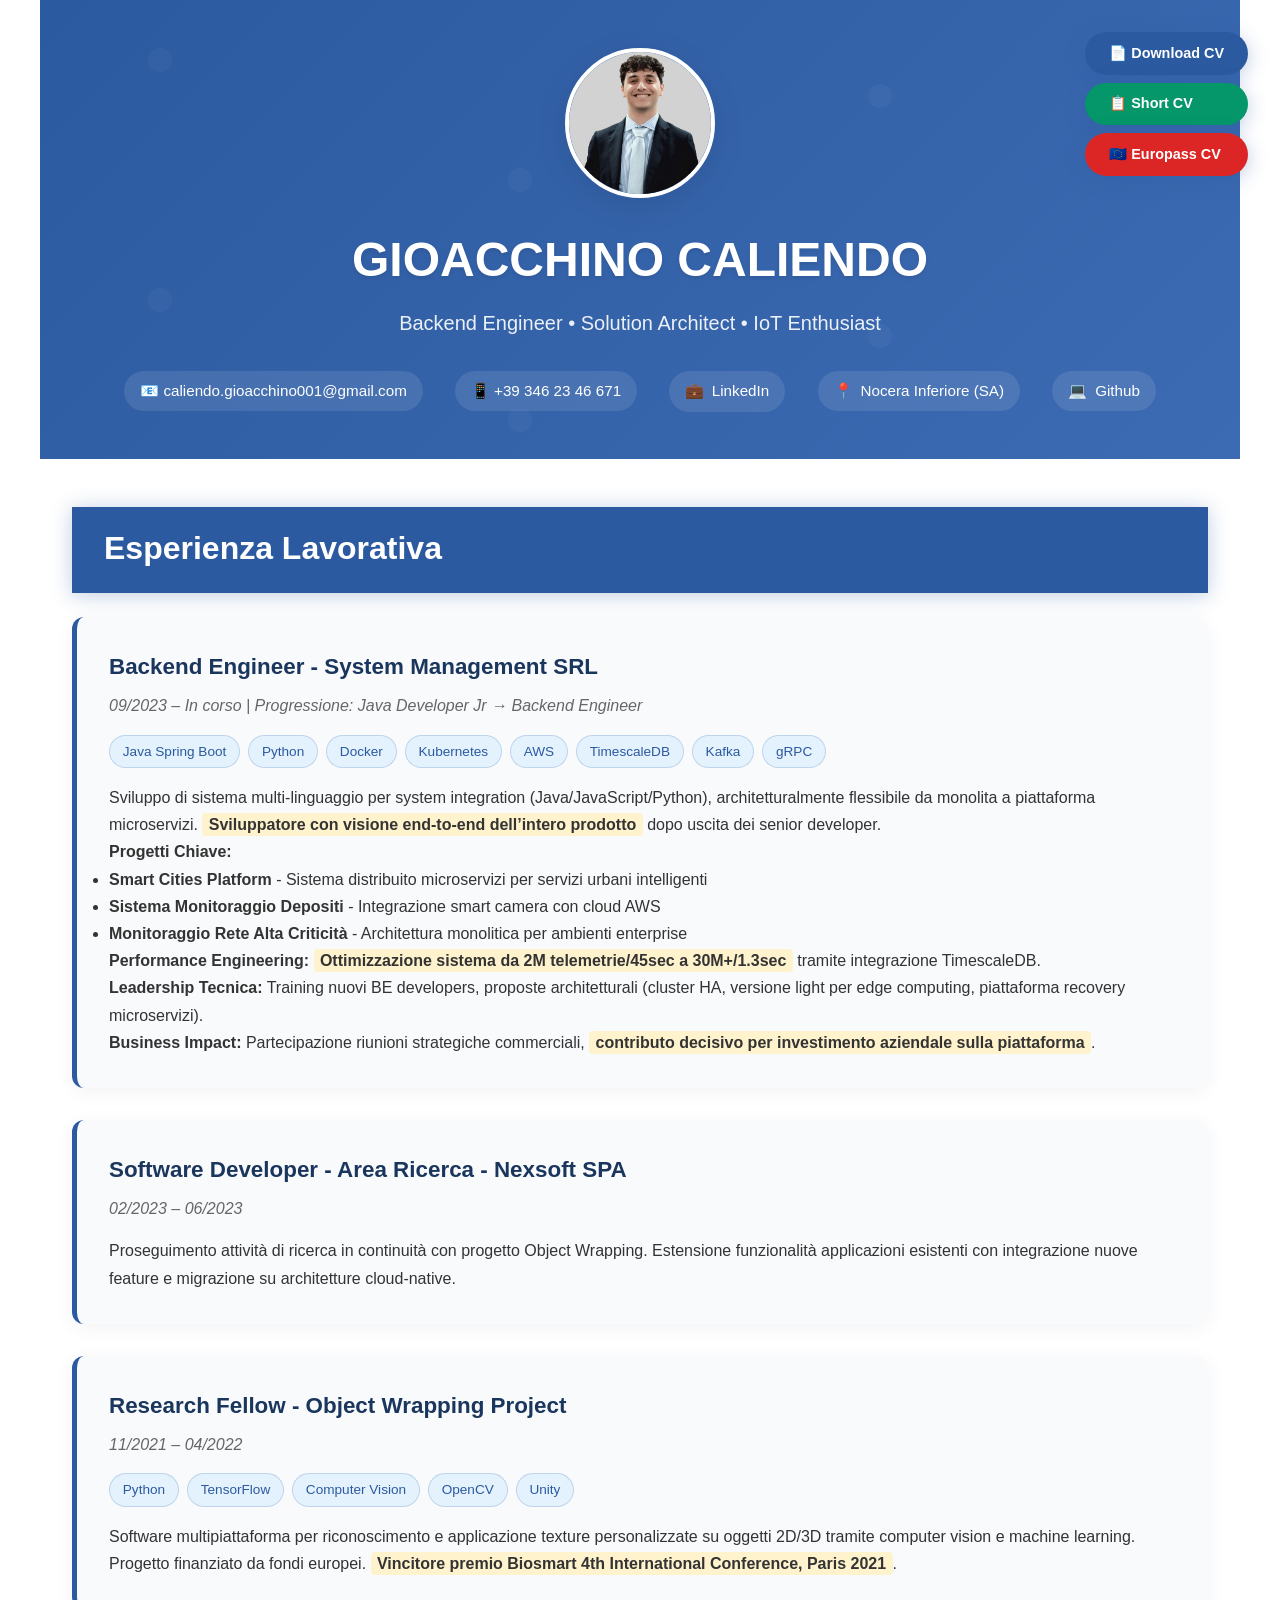
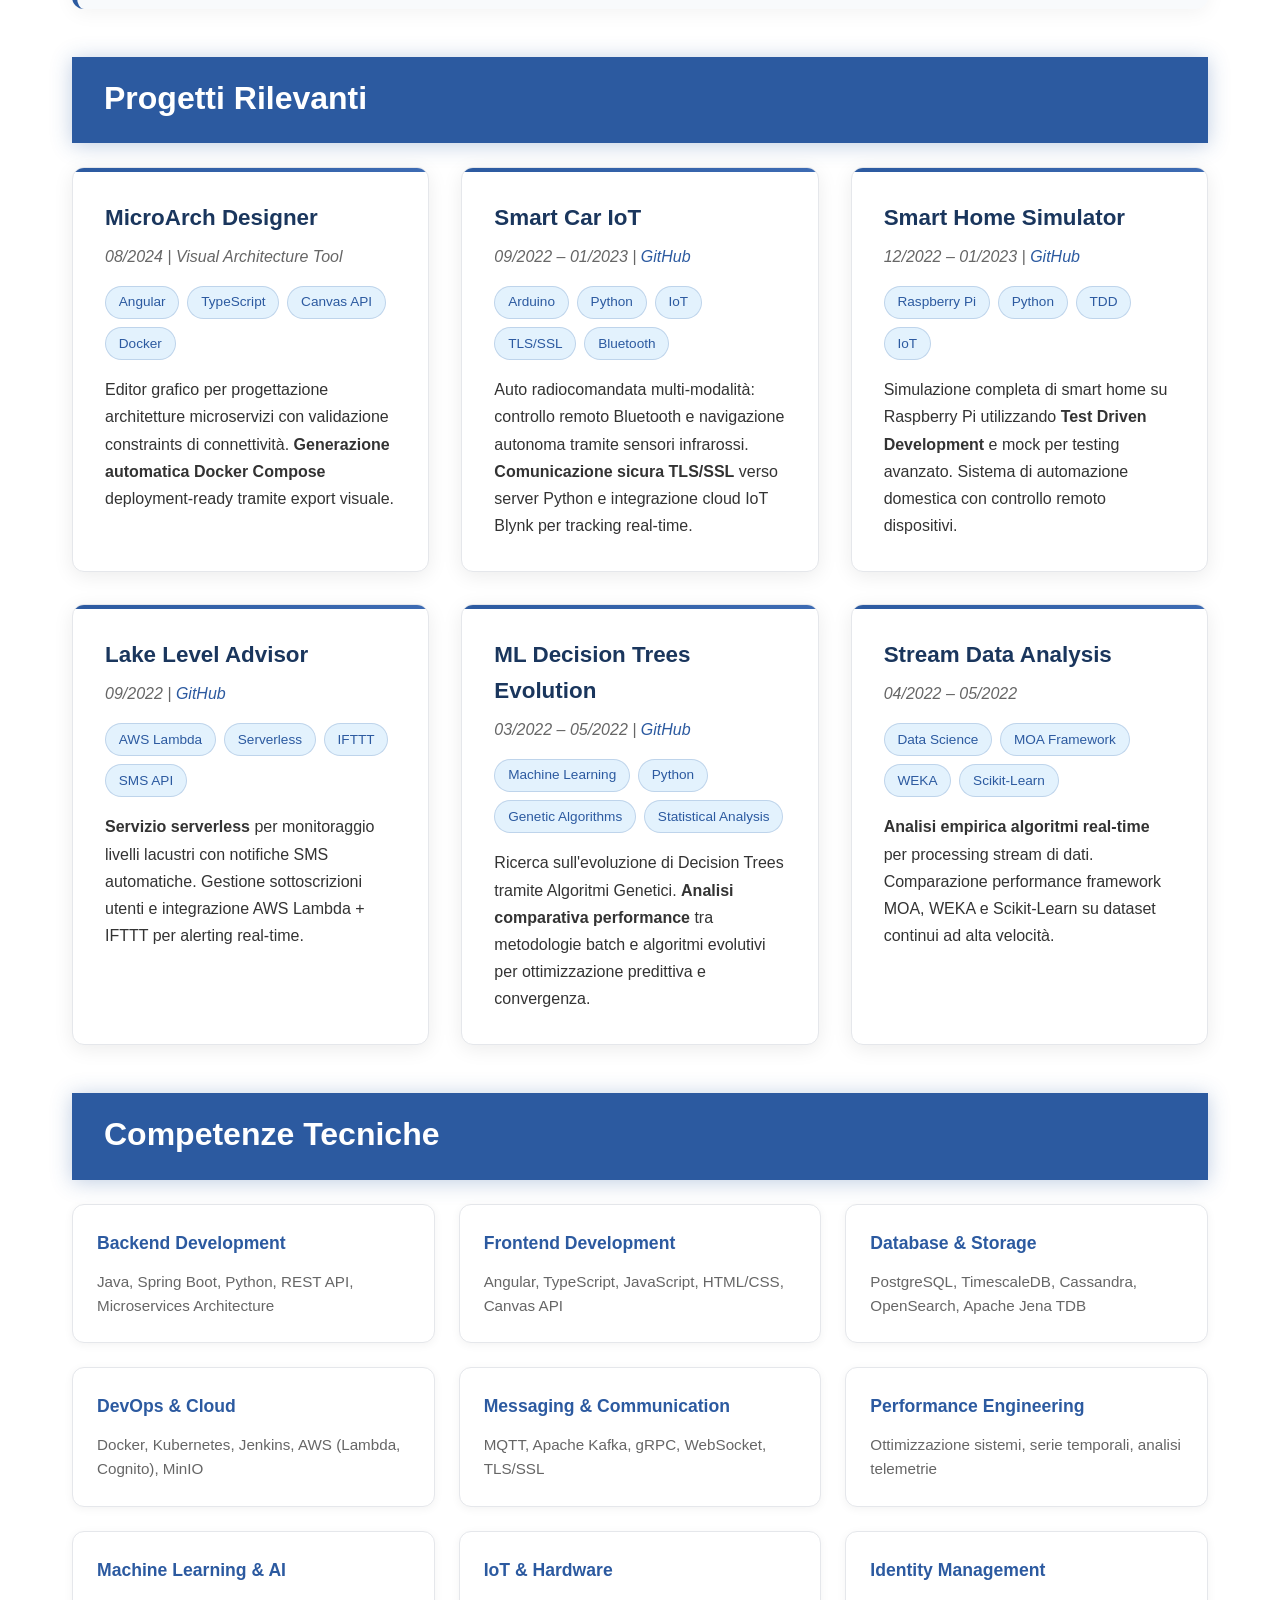
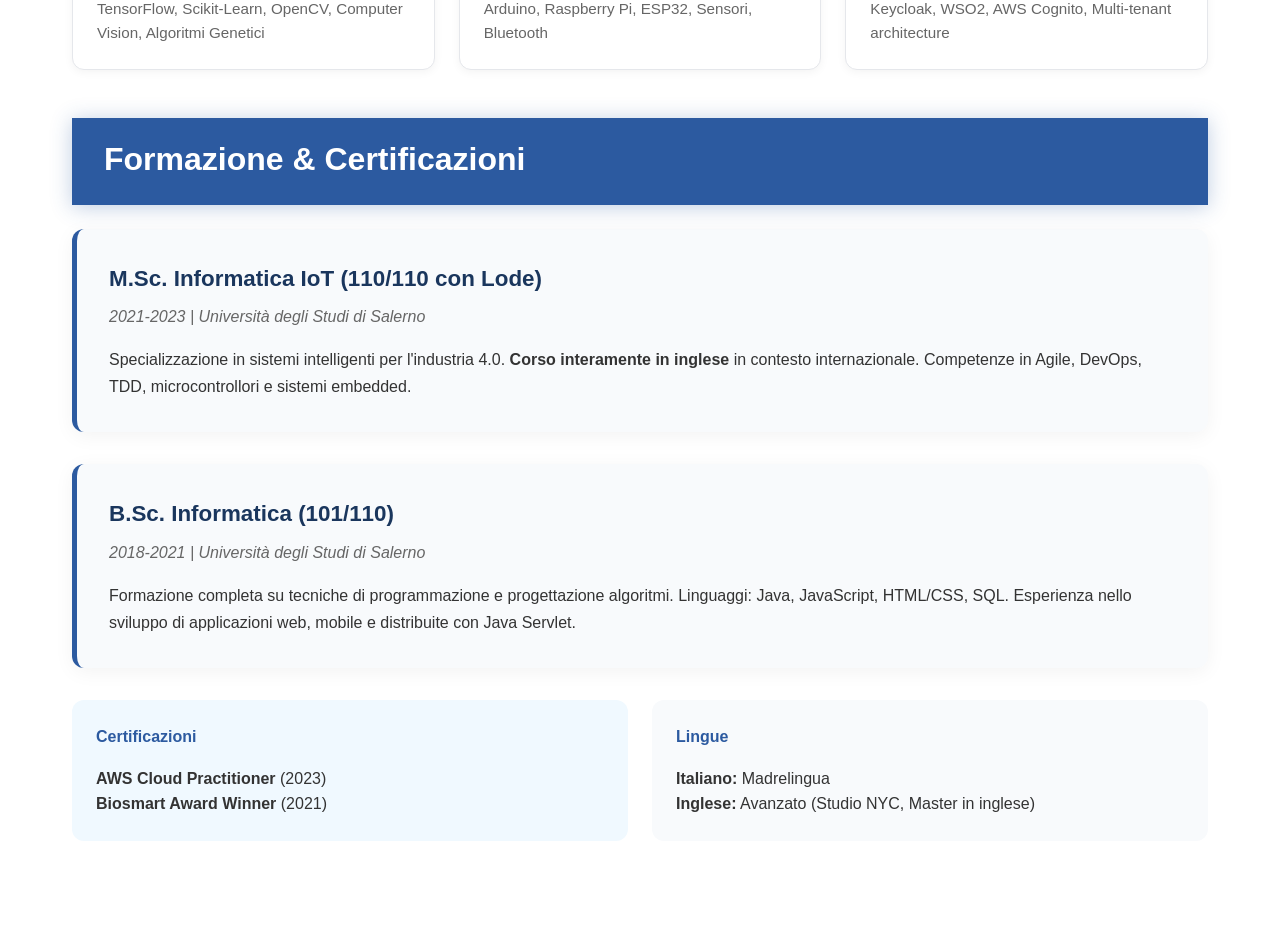
==== index.html @ 41142698 "First issue" ====
<!DOCTYPE html>
<html lang="it">
<head>
    <meta charset="UTF-8">
    <meta name="viewport" content="width=device-width, initial-scale=1.0">
    <title>Gioacchino Caliendo - Backend Engineer</title>
    <meta name="description" content="Backend Engineer specializzato in Java, Python, Microservizi e Performance Engineering. Portfolio e CV digitale.">

    <style>
        /* === RESET & BASE === */
        * {
            margin: 0;
            padding: 0;
            box-sizing: border-box;
        }

        :root {
            --primary: #2c5aa0;
            --primary-light: #3d6bb3;
            --secondary: #1a365d;
            --accent: #e3f2fd;
            --text: #333;
            --text-light: #666;
            --bg: #ffffff;
            --bg-light: #f8fafc;
            --border: #e5e7eb;
        }

        body {
            font-family: 'Segoe UI', -apple-system, BlinkMacSystemFont, sans-serif;
            line-height: 1.6;
            color: var(--text);
            background: var(--bg);
        }

        /* === WEB LAYOUT (default) === */
        .web-container {
            max-width: 1200px;
            margin: 0 auto;
            background: white;
        }

        .web-header {
            background: linear-gradient(135deg, var(--primary) 0%, var(--primary-light) 100%);
            color: white;
            padding: 3rem 2rem;
            text-align: center;
            position: relative;
            overflow: hidden;
        }

            .web-header::before {
                content: '';
                position: absolute;
                top: 0;
                left: 0;
                right: 0;
                bottom: 0;
                background: url('data:image/svg+xml,<svg xmlns="http://www.w3.org/2000/svg" viewBox="0 0 100 20"><defs><pattern id="grain" width="100" height="20" patternUnits="userSpaceOnUse"><circle cx="10" cy="5" r="1" fill="white" opacity="0.1"/><circle cx="40" cy="15" r="1" fill="white" opacity="0.1"/><circle cx="70" cy="8" r="1" fill="white" opacity="0.1"/></pattern></defs><rect width="100" height="20" fill="url(%23grain)"/></svg>');
                opacity: 0.3;
            }

        .web-header-content {
            position: relative;
            z-index: 1;
        }

        .web-photo-container {
            width: 150px;
            height: 150px;
            border-radius: 50%;
            margin: 0 auto 1.5rem;
            border: 4px solid white;
            box-shadow: 0 8px 32px rgba(0,0,0,0.1);
            display: flex;
            align-items: center;
            justify-content: center;
            background: rgba(255,255,255,0.1);
            backdrop-filter: blur(10px);
        }

        .web-name {
            font-size: 3rem;
            font-weight: 700;
            margin-bottom: 0.5rem;
            text-shadow: 0 2px 4px rgba(0,0,0,0.1);
        }

        .web-title {
            font-size: 1.25rem;
            opacity: 0.9;
            margin-bottom: 2rem;
            font-weight: 300;
        }

        .web-contact {
            display: flex;
            justify-content: center;
            gap: 2rem;
            flex-wrap: wrap;
            font-size: 0.95rem;
        }

        .web-contact-item {
            display: flex;
            align-items: center;
            gap: 0.5rem;
            background: rgba(255,255,255,0.1);
            padding: 0.5rem 1rem;
            border-radius: 25px;
            backdrop-filter: blur(10px);
            transition: transform 0.2s ease;
        }

            .web-contact-item:hover {
                transform: translateY(-2px);
            }

        /* DOWNLOAD BUTTONS */
        .download-buttons {
            position: fixed;
            top: 2rem;
            right: 2rem;
            display: flex;
            flex-direction: column;
            gap: 0.5rem;
            z-index: 1000;
        }

        .download-btn {
            background: var(--primary);
            color: white;
            border: none;
            padding: 0.8rem 1.5rem;
            border-radius: 25px;
            cursor: pointer;
            font-size: 0.9rem;
            font-weight: 600;
            box-shadow: 0 4px 20px rgba(44, 90, 160, 0.3);
            transition: all 0.3s ease;
            display: flex;
            align-items: center;
            gap: 0.5rem;
            white-space: nowrap;
        }

            .download-btn:hover {
                background: var(--primary-light);
                transform: translateY(-2px);
                box-shadow: 0 8px 30px rgba(44, 90, 160, 0.4);
            }

            .download-btn.short {
                background: #059669;
            }

                .download-btn.short:hover {
                    background: #047857;
                }

            .download-btn.europass {
                background: #dc2626;
            }

                .download-btn.europass:hover {
                    background: #b91c1c;
                }

        .web-content {
            padding: 3rem 2rem;
        }

        .web-section {
            margin-bottom: 3rem;
        }

        .web-section-title {
            font-size: 2rem;
            color: var(--primary);
            margin-bottom: 1.5rem;
            padding-bottom: 0.5rem;
            border-bottom: 3px solid var(--primary);
            position: sticky;
            top: 0;
            background: white;
            z-index: 100;
            padding-top: 1rem;
            transition: all 0.3s ease;
        }

            .web-section-title.sticky {
                color: white;
                background: var(--primary);
                padding: 1rem 2rem;
                border-radius: 0;
                box-shadow: 0 2px 20px rgba(44, 90, 160, 0.3);
            }

                .web-section-title.sticky::after {
                    display: none;
                }

            .web-section-title::after {
                content: '';
                position: absolute;
                bottom: -3px;
                left: 0;
                width: 60px;
                height: 3px;
                background: var(--primary-light);
            }

        .web-experience-item {
            background: var(--bg-light);
            padding: 2rem;
            margin-bottom: 2rem;
            border-radius: 12px;
            border-left: 5px solid var(--primary);
            box-shadow: 0 4px 20px rgba(0,0,0,0.05);
            transition: transform 0.2s ease, box-shadow 0.2s ease;
        }

            .web-experience-item:hover {
                transform: translateY(-4px);
                box-shadow: 0 8px 30px rgba(0,0,0,0.1);
            }

        .web-job-header {
            font-size: 1.4rem;
            font-weight: 700;
            color: var(--secondary);
            margin-bottom: 0.5rem;
        }

        .web-job-period {
            color: var(--text-light);
            font-size: 1rem;
            margin-bottom: 1rem;
            font-style: italic;
        }

        .web-tech-stack {
            display: flex;
            flex-wrap: wrap;
            gap: 0.5rem;
            margin: 1rem 0;
        }

        .web-tech-tag {
            background: var(--accent);
            color: var(--primary);
            padding: 0.3rem 0.8rem;
            border-radius: 20px;
            font-size: 0.85rem;
            font-weight: 500;
            border: 1px solid rgba(44, 90, 160, 0.2);
        }

        .web-description {
            color: var(--text);
            line-height: 1.7;
            margin-top: 1rem;
        }

        .web-highlight {
            background: linear-gradient(120deg, #fff3cd 0%, #fff3cd 100%);
            padding: 0.2rem 0.4rem;
            border-radius: 4px;
            font-weight: 600;
        }

        .web-projects-grid {
            display: grid;
            grid-template-columns: repeat(auto-fit, minmax(350px, 1fr));
            gap: 2rem;
            margin-top: 1.5rem;
        }

        .web-project-card {
            background: white;
            border-radius: 12px;
            padding: 2rem;
            border: 1px solid var(--border);
            box-shadow: 0 4px 20px rgba(0,0,0,0.08);
            transition: all 0.3s ease;
            position: relative;
            overflow: hidden;
        }

            .web-project-card::before {
                content: '';
                position: absolute;
                top: 0;
                left: 0;
                right: 0;
                height: 4px;
                background: linear-gradient(90deg, var(--primary), var(--primary-light));
            }

            .web-project-card:hover {
                transform: translateY(-6px);
                box-shadow: 0 12px 40px rgba(0,0,0,0.15);
            }

        .web-skills-grid {
            display: grid;
            grid-template-columns: repeat(auto-fit, minmax(280px, 1fr));
            gap: 1.5rem;
            margin-top: 1.5rem;
        }

        .web-skill-category {
            background: white;
            padding: 1.5rem;
            border-radius: 12px;
            border: 1px solid var(--border);
            box-shadow: 0 2px 10px rgba(0,0,0,0.05);
        }

        .web-skill-title {
            font-size: 1.1rem;
            font-weight: 700;
            color: var(--primary);
            margin-bottom: 0.8rem;
        }

        .web-skill-list {
            font-size: 0.95rem;
            color: var(--text-light);
            line-height: 1.6;
        }

        /* === RESPONSIVE === */
        @media (max-width: 768px) {
            .web-header {
                padding: 2rem 1rem;
            }

            .web-name {
                font-size: 2.2rem;
            }

            .web-title {
                font-size: 1.1rem;
            }

            .web-contact {
                gap: 1rem;
            }

            .web-content {
                padding: 2rem 1rem;
            }

            .web-section-title {
                font-size: 1.6rem;
            }

            .download-buttons {
                top: 1rem;
                right: 1rem;
            }

            .download-btn {
                padding: 0.6rem 1rem;
                font-size: 0.8rem;
            }

            .web-projects-grid {
                grid-template-columns: 1fr;
            }

            .web-skills-grid {
                grid-template-columns: 1fr;
            }
        }

        /* === PRINT STYLES === */
        .print-container, .short-container, .europass-container {
            display: none;
        }

        /* === STANDARD CV PRINT === */
        @media print {
            .download-buttons {
                display: none !important;
            }

            .web-container {
                display: none !important;
            }

            .short-container, .europass-container {
                display: none !important;
            }

            body.print-standard .print-container {
                display: block !important;
            }

            body {
                font-size: 12px;
                line-height: 1.3;
                padding: 15px;
                color: #333;
                background: white;
            }

            .print-container {
                max-width: 210mm;
                margin: 0 auto;
                background: white;
            }

            .print-header {
                display: flex;
                align-items: center;
                gap: 20px;
                margin-bottom: 18px;
                padding-bottom: 12px;
                border-bottom: 3px solid #2c5aa0;
            }

            .print-photo-placeholder {
                width: 100px;
                height: 130px;
                border: 2px dashed #ccc;
                display: flex;
                align-items: center;
                justify-content: center;
                font-size: 11px;
                color: #666;
                text-align: center;
                flex-shrink: 0;
                background: #f9f9f9;
            }

            .print-header-info {
                flex: 1;
            }

            .print-name {
                font-size: 28px;
                font-weight: bold;
                color: #2c5aa0;
                margin-bottom: 8px;
            }

            .print-contact-info {
                display: grid;
                grid-template-columns: 1fr 1fr;
                gap: 5px 20px;
                font-size: 11px;
            }

            .print-section {
                margin-bottom: 15px;
            }

            .print-section-title {
                font-size: 14px;
                font-weight: bold;
                color: #2c5aa0;
                margin-bottom: 8px;
                text-transform: uppercase;
                border-bottom: 2px solid #2c5aa0;
                padding-bottom: 2px;
            }

            .print-experience-item, .print-project-item {
                margin-bottom: 12px;
                padding: 10px;
                background: #fafbfc;
                border-left: 3px solid #2c5aa0;
                border-radius: 0 3px 3px 0;
                page-break-inside: avoid;
            }

            .print-job-header {
                font-weight: bold;
                color: #1a365d;
                margin-bottom: 3px;
                font-size: 13px;
            }

            .print-job-period {
                color: #666;
                font-size: 11px;
                font-style: italic;
                margin-bottom: 5px;
            }

            .print-tech-stack {
                background: #e3f2fd;
                padding: 4px 6px;
                margin: 5px 0;
                border-radius: 3px;
                font-size: 10px;
                color: #1565c0;
                border: 1px solid #bbdefb;
            }

            .print-description {
                margin-top: 3px;
                text-align: justify;
                line-height: 1.3;
                font-size: 11px;
            }

            .print-skills-grid {
                display: grid;
                grid-template-columns: 1fr 1fr 1fr;
                gap: 15px;
                margin-top: 10px;
            }

            .print-skill-category {
                background: white;
                padding: 8px;
                border-radius: 4px;
                border: 1px solid #e0e7ff;
            }

            .print-skill-title {
                font-weight: bold;
                color: #2c5aa0;
                margin-bottom: 3px;
                font-size: 11px;
            }

            .page-break {
                page-break-before: always;
            }

            .print-two-column {
                display: grid;
                grid-template-columns: 1fr 1fr;
                gap: 20px;
            }

            .print-education-item {
                background: white;
                padding: 10px;
                border-radius: 4px;
                margin-bottom: 8px;
                border: 1px solid #e5e7eb;
            }

            .print-highlight {
                background: #fff3cd;
                padding: 2px 4px;
                border-radius: 3px;
                font-weight: bold;
            }

            .print-footer {
                margin-top: 15px;
                font-size: 9px;
                color: #666;
                text-align: center;
                border-top: 1px solid #eee;
                padding-top: 8px;
            }

            @page {
                size: A4;
                margin: 0.4in;
            }
        }

        /* === SHORT CV PRINT === */
        @media print {
            * {
                margin: 0;
                padding: 0;
                box-sizing: border-box;
            }

            body {
                font-family: 'Segoe UI', Arial, sans-serif;
                font-size: 11px;
                line-height: 1.35;
                color: #333;
                background: white;
                padding: 12mm;
            }

            .cv-container {
                max-width: 210mm;
                margin: 0 auto;
                background: white;
            }

            /* HEADER */
            .cv-header {
                display: flex;
                align-items: flex-start;
                gap: 15px;
                margin-bottom: 20px;
                padding-bottom: 15px;
                border-bottom: 3px solid #2c5aa0;
            }

            .photo-section {
                width: 85px;
                height: 110px;
                border: 2px solid #2c5aa0;
                overflow: hidden;
                border-radius: 6px;
                flex-shrink: 0;
                background: #f9f9f9;
            }

                .photo-section img {
                    width: 100%;
                    height: 100%;
                    object-fit: cover;
                }

            .header-info {
                flex: 1;
            }

            .name {
                font-size: 26px;
                font-weight: bold;
                color: #2c5aa0;
                margin-bottom: 4px;
            }

            .title {
                font-size: 13px;
                color: #666;
                margin-bottom: 12px;
                font-style: italic;
            }

            .contact-grid {
                display: grid;
                grid-template-columns: 1fr 1fr;
                gap: 3px 15px;
                font-size: 10px;
            }

            /* SECTIONS */
            .section {
                margin-bottom: 18px;
            }

            .section-title {
                font-size: 13px;
                font-weight: bold;
                color: #2c5aa0;
                margin-bottom: 8px;
                text-transform: uppercase;
                border-bottom: 2px solid #2c5aa0;
                padding-bottom: 2px;
                display: inline-block;
                min-width: 150px;
            }

            /* EXPERIENCE */
            .experience-item {
                margin-bottom: 14px;
                padding: 8px;
                background: #fafbfc;
                border-left: 3px solid #2c5aa0;
                border-radius: 0 4px 4px 0;
                page-break-inside: avoid;
            }

            .job-title {
                font-weight: bold;
                color: #1a365d;
                font-size: 12px;
                margin-bottom: 2px;
            }

            .job-period {
                color: #666;
                font-size: 10px;
                font-style: italic;
                margin-bottom: 4px;
            }

            .tech-stack {
                background: #e3f2fd;
                padding: 3px 5px;
                margin: 4px 0;
                border-radius: 3px;
                font-size: 9px;
                color: #1565c0;
                border: 1px solid #bbdefb;
            }

            .description {
                font-size: 10px;
                line-height: 1.3;
                text-align: justify;
            }

            .highlight {
                background: #fff3cd;
                padding: 1px 3px;
                border-radius: 2px;
                font-weight: bold;
            }

            /* SKILLS GRID */
            .skills-grid {
                display: grid;
                grid-template-columns: 1fr 1fr 1fr;
                gap: 12px;
                margin-top: 8px;
            }

            .skill-category {
                background: white;
                padding: 6px;
                border-radius: 4px;
                border: 1px solid #e0e7ff;
            }

            .skill-title {
                font-weight: bold;
                color: #2c5aa0;
                margin-bottom: 3px;
                font-size: 10px;
            }

            .skill-list {
                font-size: 9px;
                line-height: 1.3;
                color: #555;
            }

            /* PROJECTS */
            .project-item {
                margin-bottom: 10px;
                padding: 6px;
                background: #f8fafc;
                border-left: 2px solid #059669;
                border-radius: 0 3px 3px 0;
            }

            .project-title {
                font-weight: bold;
                color: #1a365d;
                font-size: 11px;
                margin-bottom: 1px;
            }

            .project-period {
                color: #666;
                font-size: 9px;
                font-style: italic;
                margin-bottom: 3px;
            }

            /* TWO COLUMN LAYOUT */
            .two-column {
                display: grid;
                grid-template-columns: 1fr 1fr;
                gap: 15px;
                margin-top: 8px;
            }

            /* EDUCATION */
            .education-item {
                margin-bottom: 8px;
                padding: 6px;
                background: white;
                border: 1px solid #e5e7eb;
                border-radius: 3px;
            }

            /* FOOTER */
            .footer {
                margin-top: 15px;
                font-size: 8px;
                color: #666;
                text-align: center;
                border-top: 1px solid #eee;
                padding-top: 8px;
            }

            @page {
                size: A4;
                margin: 0.5in;
            }
        }

        /* Hide for screen view */
        .cv-container {
            display: none;
        }

        @media print {
            .cv-container {
                display: block !important;
            }
        }

        /* === EUROPASS CV PRINT === */
        @media print {
            body.print-europass .europass-container {
                display: block !important;
            }

            body.print-europass .print-container,
            body.print-europass .short-container {
                display: none !important;
            }

            .europass-container {
                max-width: 210mm;
                margin: 0 auto;
                background: white;
                font-family: Arial, sans-serif;
                font-size: 11px;
                line-height: 1.4;
            }

            .europass-header {
                background: #1e3a8a;
                color: white;
                padding: 20px;
                margin-bottom: 20px;
            }

            .europass-name {
                font-size: 22px;
                font-weight: bold;
                margin-bottom: 5px;
            }

            .europass-title {
                font-size: 14px;
                margin-bottom: 15px;
            }

            .europass-contact-grid {
                display: grid;
                grid-template-columns: 1fr 1fr;
                gap: 10px;
                font-size: 10px;
            }

            .europass-section {
                margin-bottom: 20px;
            }

            .europass-section-title {
                background: #1e3a8a;
                color: white;
                padding: 8px 15px;
                font-size: 12px;
                font-weight: bold;
                text-transform: uppercase;
                margin-bottom: 10px;
            }

            .europass-entry {
                display: grid;
                grid-template-columns: 120px 1fr;
                gap: 15px;
                margin-bottom: 15px;
                padding-bottom: 10px;
                border-bottom: 1px solid #e5e7eb;
            }

                .europass-entry:last-child {
                    border-bottom: none;
                }

            .europass-dates {
                font-size: 10px;
                color: #666;
                font-weight: bold;
            }

            .europass-content {
                font-size: 10px;
            }

            .europass-job-title {
                font-weight: bold;
                color: #1e3a8a;
                margin-bottom: 3px;
            }

            .europass-organization {
                font-weight: bold;
                margin-bottom: 5px;
            }

            .europass-description {
                line-height: 1.3;
                text-align: justify;
            }

            .europass-skills-grid {
                display: grid;
                grid-template-columns: 1fr 1fr;
                gap: 20px;
            }

            .europass-skill-category {
                margin-bottom: 10px;
            }

            .europass-skill-title {
                font-weight: bold;
                color: #1e3a8a;
                margin-bottom: 5px;
            }

            .europass-footer {
                margin-top: 30px;
                font-size: 9px;
                color: #666;
                text-align: center;
                border-top: 1px solid #e5e7eb;
                padding-top: 10px;
            }
        }

        a {
            color: white;
            text-decoration: none;
        }

            a:hover {
                color: #ddd;
                text-decoration: underline;
            }
    </style>
</head>
<body>
    <!-- WEB LAYOUT -->
    <div class="web-container">
        <div class="download-buttons">
            <button class="download-btn" onclick="printCV('standard')">
                📄 Download CV
            </button>
            <button class="download-btn short" onclick="printCV('short')">
                📋 Short CV
            </button>
            <button class="download-btn europass" onclick="printCV('europass')">
                🇪🇺 Europass CV
            </button>
        </div>

        <header class="web-header">
            <div class="web-header-content">
                <div class="web-photo-container">
                    <img src="./profile-pc.jpg"/>
                </div>
                <h1 class="web-name">GIOACCHINO CALIENDO</h1>
                <p class="web-title">Backend Engineer • Solution Architect • IoT Enthusiast</p>
                <div class="web-contact">
                    <div class="web-contact-item">
                        📧 caliendo.gioacchino001@gmail.com
                    </div>
                    <div class="web-contact-item">
                        📱 +39 346 23 46 671
                    </div>
                    <div class="web-contact-item">
                        💼 <a href="https://www.linkedin.com/in/gioacchino-caliendo-55917416a">LinkedIn</a>
                    </div>
                    <div class="web-contact-item">
                        📍 <a href="https://www.google.com/maps/place/84014+Nocera+Inferiore+SA">Nocera Inferiore (SA)</a>
                    </div>
                    <div class="web-contact-item">
                        💻 <a href="https://joe-cyber.github.io/">Github</a>
                    </div>
                </div>
            </div>
        </header>

        <main class="web-content">
            <!-- Experience Section -->
            <section class="web-section">
                <h2 class="web-section-title">Esperienza Lavorativa</h2>

                <div class="web-experience-item">
                    <h3 class="web-job-header">Backend Engineer - System Management SRL</h3>
                    <p class="web-job-period">09/2023 – In corso | Progressione: Java Developer Jr → Backend Engineer</p>

                    <div class="web-tech-stack">
                        <span class="web-tech-tag">Java Spring Boot</span>
                        <span class="web-tech-tag">Python</span>
                        <span class="web-tech-tag">Docker</span>
                        <span class="web-tech-tag">Kubernetes</span>
                        <span class="web-tech-tag">AWS</span>
                        <span class="web-tech-tag">TimescaleDB</span>
                        <span class="web-tech-tag">Kafka</span>
                        <span class="web-tech-tag">gRPC</span>
                    </div>

                    <div class="web-description">
                        <p>Sviluppo di sistema multi-linguaggio per system integration (Java/JavaScript/Python), architetturalmente flessibile da monolita a piattaforma microservizi. <span class="web-highlight">Sviluppatore con visione end-to-end dell’intero prodotto</span> dopo uscita dei senior developer.</p>

                        <p><strong>Progetti Chiave:</strong></p>
                        <ul>
                            <li><strong>Smart Cities Platform</strong> - Sistema distribuito microservizi per servizi urbani intelligenti</li>
                            <li><strong>Sistema Monitoraggio Depositi</strong> - Integrazione smart camera con cloud AWS</li>
                            <li><strong>Monitoraggio Rete Alta Criticità</strong> - Architettura monolitica per ambienti enterprise</li>
                        </ul>

                        <p><strong>Performance Engineering:</strong> <span class="web-highlight">Ottimizzazione sistema da 2M telemetrie/45sec a 30M+/1.3sec</span> tramite integrazione TimescaleDB.</p>

                        <p><strong>Leadership Tecnica:</strong> Training nuovi BE developers, proposte architetturali (cluster HA, versione light per edge computing, piattaforma recovery microservizi).</p>

                        <p><strong>Business Impact:</strong> Partecipazione riunioni strategiche commerciali, <span class="web-highlight">contributo decisivo per investimento aziendale sulla piattaforma</span>.</p>
                    </div>
                </div>

                <div class="web-experience-item">
                    <h3 class="web-job-header">Software Developer - Area Ricerca - Nexsoft SPA</h3>
                    <p class="web-job-period">02/2023 – 06/2023</p>
                    <div class="web-description">
                        <p>Proseguimento attività di ricerca in continuità con progetto Object Wrapping. Estensione funzionalità applicazioni esistenti con integrazione nuove feature e migrazione su architetture cloud-native.</p>
                    </div>
                </div>

                <div class="web-experience-item">
                    <h3 class="web-job-header">Research Fellow - Object Wrapping Project</h3>
                    <p class="web-job-period">11/2021 – 04/2022</p>

                    <div class="web-tech-stack">
                        <span class="web-tech-tag">Python</span>
                        <span class="web-tech-tag">TensorFlow</span>
                        <span class="web-tech-tag">Computer Vision</span>
                        <span class="web-tech-tag">OpenCV</span>
                        <span class="web-tech-tag">Unity</span>
                    </div>

                    <div class="web-description">
                        <p>Software multipiattaforma per riconoscimento e applicazione texture personalizzate su oggetti 2D/3D tramite computer vision e machine learning. Progetto finanziato da fondi europei. <span class="web-highlight">Vincitore premio Biosmart 4th International Conference, Paris 2021</span>.</p>
                    </div>
                </div>
            </section>

            <!-- Projects Section -->
            <section class="web-section">
                <h2 class="web-section-title">Progetti Rilevanti</h2>

                <div class="web-projects-grid">
                    <div class="web-project-card">
                        <h3 class="web-job-header">MicroArch Designer</h3>
                        <p class="web-job-period">08/2024 | Visual Architecture Tool</p>
                        <div class="web-tech-stack">
                            <span class="web-tech-tag">Angular</span>
                            <span class="web-tech-tag">TypeScript</span>
                            <span class="web-tech-tag">Canvas API</span>
                            <span class="web-tech-tag">Docker</span>
                        </div>
                        <div class="web-description">
                            <p>Editor grafico per progettazione architetture microservizi con validazione constraints di connettività. <strong>Generazione automatica Docker Compose</strong> deployment-ready tramite export visuale.</p>
                        </div>
                    </div>

                    <div class="web-project-card">
                        <h3 class="web-job-header">Smart Car IoT</h3>
                        <p class="web-job-period">09/2022 – 01/2023 | <a href="https://github.com/LamFra/Secure-Smart-Car" target="_blank" style="color: var(--primary);">GitHub</a></p>
                        <div class="web-tech-stack">
                            <span class="web-tech-tag">Arduino</span>
                            <span class="web-tech-tag">Python</span>
                            <span class="web-tech-tag">IoT</span>
                            <span class="web-tech-tag">TLS/SSL</span>
                            <span class="web-tech-tag">Bluetooth</span>
                        </div>
                        <div class="web-description">
                            <p>Auto radiocomandata multi-modalità: controllo remoto Bluetooth e navigazione autonoma tramite sensori infrarossi. <strong>Comunicazione sicura TLS/SSL</strong> verso server Python e integrazione cloud IoT Blynk per tracking real-time.</p>
                        </div>
                    </div>

                    <div class="web-project-card">
                        <h3 class="web-job-header">Smart Home Simulator</h3>
                        <p class="web-job-period">12/2022 – 01/2023 | <a href="https://github.com/Joe-cyber/smart_home" target="_blank" style="color: var(--primary);">GitHub</a></p>
                        <div class="web-tech-stack">
                            <span class="web-tech-tag">Raspberry Pi</span>
                            <span class="web-tech-tag">Python</span>
                            <span class="web-tech-tag">TDD</span>
                            <span class="web-tech-tag">IoT</span>
                        </div>
                        <div class="web-description">
                            <p>Simulazione completa di smart home su Raspberry Pi utilizzando <strong>Test Driven Development</strong> e mock per testing avanzato. Sistema di automazione domestica con controllo remoto dispositivi.</p>
                        </div>
                    </div>

                    <div class="web-project-card">
                        <h3 class="web-job-header">Lake Level Advisor</h3>
                        <p class="web-job-period">09/2022 | <a href="https://github.com/Joe-cyber/LakeLevelAdvisor" target="_blank" style="color: var(--primary);">GitHub</a></p>
                        <div class="web-tech-stack">
                            <span class="web-tech-tag">AWS Lambda</span>
                            <span class="web-tech-tag">Serverless</span>
                            <span class="web-tech-tag">IFTTT</span>
                            <span class="web-tech-tag">SMS API</span>
                        </div>
                        <div class="web-description">
                            <p><strong>Servizio serverless</strong> per monitoraggio livelli lacustri con notifiche SMS automatiche. Gestione sottoscrizioni utenti e integrazione AWS Lambda + IFTTT per alerting real-time.</p>
                        </div>
                    </div>

                    <div class="web-project-card">
                        <h3 class="web-job-header">ML Decision Trees Evolution</h3>
                        <p class="web-job-period">03/2022 – 05/2022 | <a href="https://github.com/LamFra/AEGADT" target="_blank" style="color: var(--primary);">GitHub</a></p>
                        <div class="web-tech-stack">
                            <span class="web-tech-tag">Machine Learning</span>
                            <span class="web-tech-tag">Python</span>
                            <span class="web-tech-tag">Genetic Algorithms</span>
                            <span class="web-tech-tag">Statistical Analysis</span>
                        </div>
                        <div class="web-description">
                            <p>Ricerca sull'evoluzione di Decision Trees tramite Algoritmi Genetici. <strong>Analisi comparativa performance</strong> tra metodologie batch e algoritmi evolutivi per ottimizzazione predittiva e convergenza.</p>
                        </div>
                    </div>

                    <div class="web-project-card">
                        <h3 class="web-job-header">Stream Data Analysis</h3>
                        <p class="web-job-period">04/2022 – 05/2022</p>
                        <div class="web-tech-stack">
                            <span class="web-tech-tag">Data Science</span>
                            <span class="web-tech-tag">MOA Framework</span>
                            <span class="web-tech-tag">WEKA</span>
                            <span class="web-tech-tag">Scikit-Learn</span>
                        </div>
                        <div class="web-description">
                            <p><strong>Analisi empirica algoritmi real-time</strong> per processing stream di dati. Comparazione performance framework MOA, WEKA e Scikit-Learn su dataset continui ad alta velocità.</p>
                        </div>
                    </div>
                </div>
            </section>

            <!-- Skills Section -->
            <section class="web-section">
                <h2 class="web-section-title">Competenze Tecniche</h2>

                <div class="web-skills-grid">
                    <div class="web-skill-category">
                        <h4 class="web-skill-title">Backend Development</h4>
                        <div class="web-skill-list">Java, Spring Boot, Python, REST API, Microservices Architecture</div>
                    </div>

                    <div class="web-skill-category">
                        <h4 class="web-skill-title">Frontend Development</h4>
                        <div class="web-skill-list">Angular, TypeScript, JavaScript, HTML/CSS, Canvas API</div>
                    </div>

                    <div class="web-skill-category">
                        <h4 class="web-skill-title">Database & Storage</h4>
                        <div class="web-skill-list">PostgreSQL, TimescaleDB, Cassandra, OpenSearch, Apache Jena TDB</div>
                    </div>

                    <div class="web-skill-category">
                        <h4 class="web-skill-title">DevOps & Cloud</h4>
                        <div class="web-skill-list">Docker, Kubernetes, Jenkins, AWS (Lambda, Cognito), MinIO</div>
                    </div>

                    <div class="web-skill-category">
                        <h4 class="web-skill-title">Messaging & Communication</h4>
                        <div class="web-skill-list">MQTT, Apache Kafka, gRPC, WebSocket, TLS/SSL</div>
                    </div>

                    <div class="web-skill-category">
                        <h4 class="web-skill-title">Performance Engineering</h4>
                        <div class="web-skill-list">Ottimizzazione sistemi, serie temporali, analisi telemetrie</div>
                    </div>

                    <div class="web-skill-category">
                        <h4 class="web-skill-title">Machine Learning & AI</h4>
                        <div class="web-skill-list">TensorFlow, Scikit-Learn, OpenCV, Computer Vision, Algoritmi Genetici</div>
                    </div>

                    <div class="web-skill-category">
                        <h4 class="web-skill-title">IoT & Hardware</h4>
                        <div class="web-skill-list">Arduino, Raspberry Pi, ESP32, Sensori, Bluetooth</div>
                    </div>

                    <div class="web-skill-category">
                        <h4 class="web-skill-title">Identity Management</h4>
                        <div class="web-skill-list">Keycloak, WSO2, AWS Cognito, Multi-tenant architecture</div>
                    </div>
                </div>
            </section>

            <!-- Education & Other Info -->
            <section class="web-section">
                <h2 class="web-section-title">Formazione & Certificazioni</h2>

                <div class="web-experience-item">
                    <h3 class="web-job-header">M.Sc. Informatica IoT (110/110 con Lode)</h3>
                    <p class="web-job-period">2021-2023 | Università degli Studi di Salerno</p>
                    <div class="web-description">
                        <p>Specializzazione in sistemi intelligenti per l'industria 4.0. <strong>Corso interamente in inglese</strong> in contesto internazionale. Competenze in Agile, DevOps, TDD, microcontrollori e sistemi embedded.</p>
                    </div>
                </div>

                <div class="web-experience-item">
                    <h3 class="web-job-header">B.Sc. Informatica (101/110)</h3>
                    <p class="web-job-period">2018-2021 | Università degli Studi di Salerno</p>
                    <div class="web-description">
                        Formazione completa su tecniche di programmazione e progettazione algoritmi. Linguaggi: Java, JavaScript, HTML/CSS, SQL. Esperienza nello sviluppo di applicazioni web, mobile e distribuite con Java Servlet.
                    </div>
                </div>

                <div style="display: grid; grid-template-columns: repeat(auto-fit, minmax(300px, 1fr)); gap: 1.5rem; margin-top: 2rem;">
                    <div style="background: #f0f9ff; padding: 1.5rem; border-radius: 12px;">
                        <h4 style="color: var(--primary); margin-bottom: 1rem;">Certificazioni</h4>
                        <p><strong>AWS Cloud Practitioner</strong> (2023)</p>
                        <p><strong>Biosmart Award Winner</strong> (2021)</p>
                    </div>

                    <div style="background: #f8fafc; padding: 1.5rem; border-radius: 12px;">
                        <h4 style="color: var(--primary); margin-bottom: 1rem;">Lingue</h4>
                        <p><strong>Italiano:</strong> Madrelingua</p>
                        <p><strong>Inglese:</strong> Avanzato (Studio NYC, Master in inglese)</p>
                    </div>
                </div>
            </section>
        </main>
    </div>

    <!-- STANDARD CV PRINT LAYOUT -->
    <div class="print-container">
        <!-- PAGINA 1 -->
        <div class="print-header">
            <div class="print-photo-placeholder">
                <img src="./profile-pc.jpg" style="width: 100%; height: 100%; object-fit: cover; object-position: center;" alt="Gioacchino Caliendo" />
            </div>
            <div class="print-header-info">
                <h1 class="print-name">GIOACCHINO CALIENDO</h1>
                <div class="print-contact-info">
                    <span>22/02/2000 (25 anni)</span>
                    <span>caliendo.gioacchino001@gmail.com</span>
                    <span>+39 346 23 46 671</span>
                    <span>linkedin.com/in/gioacchinocaliendo</span>
                    <span>joe-cyber.github.io</span>
                    <span>Nocera Inferiore (SA) 84014</span>
                </div>
            </div>
        </div>

        <div class="print-section">
            <h2 class="print-section-title">Esperienza Lavorativa</h2>

            <div class="print-experience-item">
                <div class="print-job-header">Backend Engineer - System Management SRL</div>
                <div class="print-job-period">09/2023 – In corso | Progressione: Java Developer Jr → Backend Engineer</div>
                <div class="print-tech-stack">Java Spring Boot • Python • Docker • Kubernetes • Jenkins • MQTT • Kafka • gRPC • MinIO • WebSocket • Angular • PostgreSQL • Cassandra • OpenSearch • Apache Jena TDB</div>

                <div class="print-description">
                    Sviluppo di sistema multi-linguaggio per system integration (Java/JavaScript/Python), architetturalmente flessibile da monolita a piattaforma microservizi. <span class="print-highlight">Sviluppatore con visione end-to-end dell’intero prodotto</span> dopo uscita dei senior developer. Team variabile 2-7 persone (BE/FE/PM).
                </div>

                <div style="margin: 6px 0; padding: 8px; background: #e8f5e8; border-radius: 4px;">
                    <strong style="color: #2d5016; font-size: 11px;">PROGETTI:</strong><br>
                    <span style="font-size: 10px;">• Smart Cities Platform (microservizi) • Monitoraggio Depositi AWS • Dispositivi rete alta criticità</span>
                </div>

                <div class="print-description">
                    <strong>Performance Engineering:</strong> <span class="print-highlight">Ottimizzazione sistema da 2M telemetrie/45sec a 30M+/1.3sec</span> tramite integrazione TimescaleDB. Gestione multi-tenant (Keycloak/WSO2/AWS Cognito).
                </div>

                <div class="print-description">
                    <strong>Leadership Tecnica:</strong> Training nuovi BE developers, proposte architetturali (cluster HA, versione light per edge computing, piattaforma recovery microservizi).
                </div>

                <div class="print-description">
                    <strong>Business Impact:</strong> Partecipazione riunioni strategiche commerciali, <span class="print-highlight">contributo decisivo per investimento aziendale sulla piattaforma</span>.
                </div>
            </div>

            <div class="print-experience-item">
                <div class="print-job-header">Software Developer - Area Ricerca (Part-time) - Nexsoft SPA</div>
                <div class="print-job-period">02/2023 – 06/2023</div>
                <div class="print-description">Proseguimento attività di ricerca in continuità con progetto Object Wrapping. Estensione funzionalità applicazioni esistenti con integrazione nuove feature e migrazione su architetture cloud-native.</div>
            </div>

            <div class="print-experience-item">
                <div class="print-job-header">Research Fellow - Object Wrapping Project</div>
                <div class="print-job-period">11/2021 – 04/2022 | Partner: Grafica Santoro, Nexsoft SPA</div>
                <div class="print-tech-stack">Python • TensorFlow • Unity • OpenCV • Pillow</div>
                <div class="print-description">Software multipiattaforma per riconoscimento e applicazione texture personalizzate su oggetti 2D/3D tramite computer vision e machine learning. Progetto finanziato da fondi europei. <span class="print-highlight">Vincitore premio Biosmart 4th International Conference, Paris 2021</span>.</div>
            </div>
        </div>

        <div class="print-section">
            <h2 class="print-section-title">Competenze Tecniche</h2>
            <div class="print-skills-grid">
                <div class="print-skill-category">
                    <div class="print-skill-title">Backend Development</div>
                    Java, Spring Boot, Python, REST API, Microservices Architecture
                </div>
                <div class="print-skill-category">
                    <div class="print-skill-title">Frontend Development</div>
                    Angular, TypeScript, JavaScript, HTML/CSS, Canvas API
                </div>
                <div class="print-skill-category">
                    <div class="print-skill-title">Database & Storage</div>
                    PostgreSQL, TimescaleDB, Cassandra, OpenSearch, Apache Jena TDB
                </div>
                <div class="print-skill-category">
                    <div class="print-skill-title">DevOps & Cloud</div>
                    Docker, Kubernetes, Jenkins, AWS (Lambda, Cognito), MinIO
                </div>
                <div class="print-skill-category">
                    <div class="print-skill-title">Messaging</div>
                    MQTT, Apache Kafka, gRPC, WebSocket, TLS/SSL
                </div>
                <div class="print-skill-category">
                    <div class="print-skill-title">Performance Engineering</div>
                    Ottimizzazione sistemi, serie temporali, analisi telemetrie
                </div>
                <div class="print-skill-category">
                    <div class="print-skill-title">Machine Learning & AI</div>
                    TensorFlow, Scikit-Learn, OpenCV, Computer Vision, Algoritmi Genetici
                </div>
                <div class="print-skill-category">
                    <div class="print-skill-title">IoT & Hardware</div>
                    Arduino, Raspberry Pi, ESP32, Sensori, Bluetooth
                </div>
                <div class="print-skill-category">
                    <div class="print-skill-title">Identity Management</div>
                    Keycloak, WSO2, AWS Cognito, Multi-tenant architecture
                </div>
            </div>
        </div>

        <!-- PAGINA 2 -->
        <div class="page-break"></div>

        <div class="print-section">
            <h2 class="print-section-title">Progetti Rilevanti</h2>

            <div class="print-project-item">
                <div class="print-job-header">MicroArch Designer - Visual Architecture Tool</div>
                <div class="print-job-period">08/2024 | Progetto Personale</div>
                <div class="print-tech-stack">Angular • TypeScript • Canvas API • Docker Compose • Drag&Drop • Graph Theory</div>
                <div class="print-description">
                    Editor grafico per progettazione architetture microservizi con validazione constraints di connettività. <strong>Generazione automatica Docker Compose completo e deployment-ready</strong> tramite export visuale. Soluzione innovativa per semplificare la complessità architetturale enterprise.
                </div>
            </div>

            <div class="print-project-item">
                <div class="print-job-header">Smart Car (IoT + Sicurezza)</div>
                <div class="print-job-period">09/2022 – 01/2023 | github.com/LamFra/Secure-Smart-Car</div>
                <div class="print-tech-stack">Arduino • Python • Bluetooth • Sensori IR • TLS/SSL • Blynk Cloud IoT</div>
                <div class="print-description">
                    Auto radiocomandata multi-modalità: controllo remoto Bluetooth e navigazione autonoma tramite sensori infrarossi. <strong>Implementazione sicura con comunicazione TLS/SSL</strong> verso server Python e integrazione cloud IoT per tracking posizione real-time.
                </div>
            </div>

            <div class="print-project-item">
                <div class="print-job-header">Genetic Algorithms su Decision Trees</div>
                <div class="print-job-period">03/2022 – 05/2022 | github.com/LamFra/AEGADT</div>
                <div class="print-tech-stack">Python • Machine Learning • Algoritmi Genetici • Decision Trees • Statistical Analysis</div>
                <div class="print-description">
                    Ricerca sull'evoluzione di Decision Trees tramite Algoritmi Genetici. <strong>Analisi comparativa performance</strong> e identificazione tasso miglioramento per ottimizzazione predittiva. Studio approfondito su convergenza algoritmica e generazioni ottimali.
                </div>
            </div>
        </div>

        <div class="print-section">
            <h2 class="print-section-title">Istruzione e Formazione</h2>

            <div class="print-education-item">
                <div class="print-job-header">Laurea Magistrale in Informatica - IoT (110/110 con Lode)</div>
                <div class="print-job-period">09/2021 – 09/2023 | Università degli studi di Salerno</div>
                <div class="print-description">Specializzazione in sistemi intelligenti per l'industria 4.0 con focus su Internet of Things. <strong>Corso erogato interamente in inglese</strong> in contesto internazionale. Competenze in metodologie Agile, DevOps, Test Driven Development, programmazione microcontrollori e sistemi embedded.</div>
            </div>

            <div class="print-education-item">
                <div class="print-job-header">Laurea Triennale in Informatica (101/110)</div>
                <div class="print-job-period">09/2018 – 09/2021 | Università degli studi di Salerno</div>
                <div class="print-description">Formazione completa su tecniche di programmazione e progettazione algoritmi. Linguaggi: Java, JavaScript, HTML/CSS, SQL. Esperienza nello sviluppo di applicazioni web, mobile e distribuite con Java Servlet.</div>
            </div>
        </div>

        <div class="print-two-column">
            <div>
                <div class="print-section">
                    <h2 class="print-section-title">Competenze Linguistiche</h2>
                    <div style="background: #f8fafc; padding: 10px; border-radius: 4px;">
                        <div style="margin-bottom: 5px;"><strong>Italiano:</strong> Lingua madre</div>
                        <div><strong>Inglese:</strong> Competenze consolidate (studio intensivo NYC 2018, laurea magistrale interamente in inglese)</div>
                    </div>
                </div>
            </div>

            <div>
                <div class="print-section">
                    <h2 class="print-section-title">Certificazioni e Premi</h2>
                    <div style="background: #f0f9ff; padding: 10px; border-radius: 4px;">
                        <div style="margin-bottom: 8px;"><strong>2023</strong> - AWS Cloud Practitioner (2 Badge conseguiti)</div>
                        <div><strong>2021</strong> - Vincitore premio Biosmart 4th International Conference on Bioengineering for Smart Technologies, Paris/Online (Progetto Object Wrapping)</div>
                    </div>
                </div>
            </div>
        </div>

        <div class="print-section">
            <h2 class="print-section-title">Competenze Interpersonali</h2>
            <div style="background: #fefce8; padding: 10px; border-radius: 4px; border-left: 3px solid #eab308;">
                <div style="font-size: 11px;">
                    <strong>Comunicazione:</strong> Presentazioni stakeholder/CTO, riunioni strategiche commerciali.
                    <strong>Leadership:</strong> Training sviluppatori, knowledge transfer, proposte architetturali.
                    <strong>Problem Solving:</strong> Risoluzione problemi complessi, ottimizzazione performance enterprise.
                </div>
            </div>
        </div>

        <div class="print-footer">
            Autorizzo il trattamento dei miei dati personali ai sensi del D.Lgs. 196/2003 e del GDPR 2016/679 per le finalità connesse alla valutazione della candidatura.
        </div>
    </div>

    <!-- SHORT CV LAYOUT -->
    <div class="short-container">
        <div class="cv-container">
            <!-- HEADER -->
            <div class="cv-header">
                <div class="photo-section">
                    <img src="./profile-pc.jpg" alt="Gioacchino Caliendo" />
                </div>
                <div class="header-info">
                    <h1 class="name">GIOACCHINO CALIENDO</h1>
                    <p class="title">Backend Engineer • Performance Specialist • IoT Developer</p>
                    <div class="contact-grid">
                        <span>📧 caliendo.gioacchino001@gmail.com</span>
                        <span>📱 +39 346 23 46 671</span>
                        <span>💼 linkedin.com/in/gioacchinocaliendo</span>
                        <span>💻 joe-cyber.github.io</span>
                        <span>📍 Nocera Inferiore (SA) 84014</span>
                        <span>🎂 22/02/2000 (25 anni)</span>
                    </div>
                </div>
            </div>

            <!-- EXPERIENCE -->
            <div class="section">
                <h2 class="section-title">Esperienza Lavorativa</h2>

                <div class="experience-item">
                    <div class="job-title">Backend Engineer - System Management SRL</div>
                    <div class="job-period">09/2023 – In corso</div>
                    <div class="tech-stack">Java Spring Boot • Python • Docker • Kubernetes • AWS • TimescaleDB • Kafka • gRPC</div>
                    <div class="description">
                        Sviluppo sistema multi-linguaggio per system integration. <span class="highlight">Ottimizzazione da 2M telemetrie/45sec a 30M+/1.3sec</span> tramite TimescaleDB. Training BE developers, proposte architetturali cluster HA. Progetti: Smart Cities Platform (microservizi), monitoraggio depositi AWS, dispositivi rete alta criticità.
                    </div>
                </div>

                <div class="experience-item">
                    <div class="job-title">Research Fellow and Software Developer - Nexsoft SPA - Object Wrapping Project</div>
                    <div class="job-period">02/2023 – 06/2023</div>
                    <div class="description">
                        Ricerca Object Wrapping. Migrazione cloud-native, estensione funzionalità applicazioni esistenti.
                        Software multipiattaforma computer vision ML per texture personalizzate. <span class="highlight">Winner Biosmart Conference Paris 2021</span>. Progetto finanziato fondi europei.
                    </div>
                </div>
            </div>

            <!-- SKILLS -->
            <div class="section">
                <h2 class="section-title">Competenze Tecniche</h2>
                <div class="skills-grid">
                    <div class="skill-category">
                        <div class="skill-title">Backend & API</div>
                        <div class="skill-list">Java Spring Boot, Python, REST API, Microservices, Performance Tuning</div>
                    </div>
                    <div class="skill-category">
                        <div class="skill-title">DevOps & Cloud</div>
                        <div class="skill-list">Docker, Kubernetes, Jenkins, AWS Lambda/Cognito, CI/CD</div>
                    </div>
                    <div class="skill-category">
                        <div class="skill-title">Database & Storage</div>
                        <div class="skill-list">PostgreSQL, TimescaleDB, Cassandra, OpenSearch</div>
                    </div>
                    <div class="skill-category">
                        <div class="skill-title">Frontend</div>
                        <div class="skill-list">Angular, TypeScript, Canvas API, HTML/CSS</div>
                    </div>
                    <div class="skill-category">
                        <div class="skill-title">Messaging & IoT</div>
                        <div class="skill-list">Kafka, MQTT, gRPC, WebSocket, Arduino, Raspberry Pi</div>
                    </div>
                    <div class="skill-category">
                        <div class="skill-title">ML & Identity</div>
                        <div class="skill-list">TensorFlow, OpenCV, Keycloak, AWS Cognito, Multi-tenant</div>
                    </div>
                </div>
            </div>

            <!-- PROJECTS -->
            <div class="section">
                <h2 class="section-title">Progetti Chiave</h2>

                <div class="project-item">
                    <div class="project-title">MicroArch Designer (2024)</div>
                    <div class="project-period">Angular • TypeScript • Canvas API • Docker Compose</div>
                    <div class="description">Editor grafico architetture microservizi con export Docker Compose automatico. Validazione constraints connettività.</div>
                </div>

                <div class="project-item">
                    <div class="project-title">Smart Car IoT Security (2022-2023)</div>
                    <div class="project-period">Arduino • Python • TLS/SSL • Bluetooth • IoT Cloud</div>
                    <div class="description">Auto autonoma multi-modalità con comunicazione sicura TLS/SSL e tracking real-time cloud IoT.</div>
                </div>

                <div class="project-item">
                    <div class="project-title">ML Decision Trees Evolution (2022)</div>
                    <div class="project-period">Python • Machine Learning • Algoritmi Genetici</div>
                    <div class="description">Ricerca evoluzione Decision Trees tramite algoritmi genetici. Analisi performance e convergenza.</div>
                </div>
            </div>

            <!-- EDUCATION & OTHER -->
            <div class="two-column">
                <div>
                    <div class="section">
                        <h2 class="section-title">Formazione</h2>

                        <div class="education-item">
                            <div class="job-title">M.Sc. Informatica IoT (110/110 Lode)</div>
                            <div class="job-period">2021-2023 • Università di Salerno</div>
                            <div class="description">Corso in inglese. Specializzazione Industry 4.0, Agile, DevOps, TDD.</div>
                        </div>

                        <div class="education-item">
                            <div class="job-title">B.Sc. Informatica (101/110)</div>
                            <div class="job-period">2018-2021 • Università di Salerno</div>
                            <div class="description">Programmazione, algoritmi, Java, JavaScript, SQL, web/mobile.</div>
                        </div>
                    </div>

                    <div class="section">
                        <h2 class="section-title">Competenze Chiave</h2>
                        <div style="font-size: 10px; line-height: 1.4;">
                            <div style="margin-bottom: 6px;"><strong>Performance Engineering:</strong> Ottimizzazione sistemi enterprise</div>
                            <div style="margin-bottom: 6px;"><strong>Leadership Tecnica:</strong> Training sviluppatori, proposte architetturali</div>
                            <div><strong>Business Impact:</strong> Riunioni strategiche, investimenti aziendali</div>
                        </div>
                    </div>
                </div>

                <div>
                    <!-- Due colonne affiancate per Certificazioni e Lingue -->
                    <div style="display: grid; grid-template-columns: 1fr 1fr; gap: 10px; margin-bottom: 15px;">
                        <div class="section">
                            <h2 class="section-title" style="font-size: 11px;">Certificazioni</h2>
                            <div style="font-size: 9px;">
                                <div><strong>AWS Cloud Practitioner</strong> (2023)</div>
                                <div><strong>Biosmart Award Winner</strong> (2021)</div>
                            </div>
                        </div>

                        <div class="section">
                            <h2 class="section-title" style="font-size: 11px;">Lingue</h2>
                            <div style="font-size: 9px;">
                                <div><strong>Italiano:</strong> Madrelingua</div>
                                <div><strong>Inglese:</strong> Avanzato</div>
                            </div>
                        </div>
                    </div>

                    <!-- Footer spostato qui per riempire lo spazio -->
                    <div class="footer" style="margin-top: 10px; font-size: 8px;">
                        Autorizzo il trattamento dei miei dati personali ai sensi del D.Lgs. 196/2003 e del GDPR 2016/679 per le finalità connesse alla valutazione della candidatura.
                    </div>
                </div>
            </div>
        </div>
    </div>

    <!-- EUROPASS CV LAYOUT -->
    <div class="europass-container">
        <div class="europass-header">
            <div style="display: flex; align-items: center; gap: 20px;">
                <div style="width: 100px; height: 120px; border: 3px solid white; overflow: hidden; border-radius: 8px; flex-shrink: 0;">
                    <img src="./profile-pc.jpg" style="width: 100%; height: 100%; object-fit: cover;" alt="Gioacchino Caliendo" />
                </div>
                <div>
                    <h1 class="europass-name">GIOACCHINO CALIENDO</h1>
                    <p class="europass-title">Backend Engineer • Solution Architect</p>
                </div>
            </div>
            <div class="europass-contact-grid">
                <div>📧 caliendo.gioacchino001@gmail.com</div>
                <div>📱 +39 346 23 46 671</div>
                <div>💼 linkedin.com/in/gioacchinocaliendo</div>
                <div>💻 joe-cyber.github.io</div>
                <div>📍 Via F. Dentice d'Accadia, 61, Nocera Inferiore (SA) 84014</div>
                <div>🎂 22/02/2000 (25 anni)</div>
            </div>
        </div>

        <div class="europass-section">
            <h2 class="europass-section-title">Esperienza Lavorativa</h2>

            <div class="europass-entry">
                <div class="europass-dates">09/2023 –<br>In corso</div>
                <div class="europass-content">
                    <div class="europass-job-title">Backend Engineer</div>
                    <div class="europass-organization">System Management SRL, Italia</div>
                    <div class="europass-description">
                        Sviluppo di sistema multi-linguaggio per system integration (Java/JavaScript/Python), architetturalmente flessibile da monolita a piattaforma microservizi. Sviluppatore con visione end-to-end dell’intero prodotto. Ottimizzazione sistema da 2M telemetrie/45sec a 30M+/1.3sec tramite integrazione TimescaleDB. Training nuovi BE developers, proposte architetturali (cluster HA, versione light per edge computing). Partecipazione riunioni strategiche commerciali con contributo decisivo per investimento aziendale.
                    </div>
                </div>
            </div>

            <div class="europass-entry">
                <div class="europass-dates">02/2023 –<br>06/2023</div>
                <div class="europass-content">
                    <div class="europass-job-title">Software Developer - Area Ricerca</div>
                    <div class="europass-organization">Nexsoft SPA, Italia</div>
                    <div class="europass-description">Proseguimento attività di ricerca in continuità con progetto Object Wrapping. Estensione funzionalità applicazioni esistenti con integrazione nuove feature e migrazione su architetture cloud-native.</div>
                </div>
            </div>

            <div class="europass-entry">
                <div class="europass-dates">11/2021 –<br>04/2022</div>
                <div class="europass-content">
                    <div class="europass-job-title">Research Fellow - Object Wrapping Project</div>
                    <div class="europass-organization">Università di Salerno, Nexsoft SPA</div>
                    <div class="europass-description">Software multipiattaforma per riconoscimento e applicazione texture personalizzate su oggetti 2D/3D tramite computer vision e machine learning. Progetto finanziato da fondi europei. Vincitore premio Biosmart 4th International Conference, Paris 2021.</div>
                </div>
            </div>
        </div>

        <div class="europass-section">
            <h2 class="europass-section-title">Istruzione e Formazione</h2>

            <div class="europass-entry">
                <div class="europass-dates">09/2021 –<br>09/2023</div>
                <div class="europass-content">
                    <div class="europass-job-title">Laurea Magistrale in Informatica - IoT</div>
                    <div class="europass-organization">Università degli Studi di Salerno, Italia</div>
                    <div class="europass-description">Voto: 110/110 con Lode. Specializzazione in sistemi intelligenti per l'industria 4.0 con focus su Internet of Things. Corso erogato interamente in inglese in contesto internazionale. Competenze in metodologie Agile, DevOps, Test Driven Development, programmazione microcontrollori e sistemi embedded.</div>
                </div>
            </div>

            <div class="europass-entry">
                <div class="europass-dates">09/2018 –<br>09/2021</div>
                <div class="europass-content">
                    <div class="europass-job-title">Laurea Triennale in Informatica</div>
                    <div class="europass-organization">Università degli Studi di Salerno, Italia</div>
                    <div class="europass-description">Voto: 101/110. Formazione completa su tecniche di programmazione e progettazione algoritmi. Linguaggi: Java, JavaScript, HTML/CSS, SQL. Esperienza nello sviluppo di applicazioni web, mobile e distribuite con Java Servlet.</div>
                </div>
            </div>
        </div>

        <div class="europass-section">
            <h2 class="europass-section-title">Competenze Professionali</h2>

            <div class="europass-skills-grid">
                <div>
                    <div class="europass-entry">
                        <div class="europass-dates">Backend Development</div>
                        <div class="europass-content">
                            <div class="europass-description">Java Spring Boot, Python, REST API, Microservices Architecture, Performance Engineering</div>
                        </div>
                    </div>

                    <div class="europass-entry">
                        <div class="europass-dates">DevOps & Cloud</div>
                        <div class="europass-content">
                            <div class="europass-description">Docker, Kubernetes, Jenkins, AWS (Lambda, Cognito), MinIO, CI/CD Pipeline</div>
                        </div>
                    </div>

                    <div class="europass-entry">
                        <div class="europass-dates">Database & Storage</div>
                        <div class="europass-content">
                            <div class="europass-description">PostgreSQL, TimescaleDB, Cassandra, OpenSearch, Apache Jena TDB</div>
                        </div>
                    </div>

                    <div class="europass-entry">
                        <div class="europass-dates">Frontend Development</div>
                        <div class="europass-content">
                            <div class="europass-description">Angular, TypeScript, JavaScript, HTML/CSS, Canvas API</div>
                        </div>
                    </div>
                </div>

                <div>
                    <div class="europass-entry">
                        <div class="europass-dates">Messaging & Communication</div>
                        <div class="europass-content">
                            <div class="europass-description">MQTT, Apache Kafka, gRPC, WebSocket, TLS/SSL</div>
                        </div>
                    </div>

                    <div class="europass-entry">
                        <div class="europass-dates">Machine Learning & AI</div>
                        <div class="europass-content">
                            <div class="europass-description">TensorFlow, Scikit-Learn, OpenCV, Computer Vision, Algoritmi Genetici</div>
                        </div>
                    </div>

                    <div class="europass-entry">
                        <div class="europass-dates">IoT & Hardware</div>
                        <div class="europass-content">
                            <div class="europass-description">Arduino, Raspberry Pi, ESP32, Sensori, Bluetooth</div>
                        </div>
                    </div>

                    <div class="europass-entry">
                        <div class="europass-dates">Identity Management</div>
                        <div class="europass-content">
                            <div class="europass-description">Keycloak, WSO2, AWS Cognito, Multi-tenant architecture</div>
                        </div>
                    </div>
                </div>
            </div>
        </div>

        <div class="europass-section">
            <h2 class="europass-section-title">Progetti Rilevanti</h2>

            <div class="europass-entry">
                <div class="europass-dates">08/2024</div>
                <div class="europass-content">
                    <div class="europass-job-title">MicroArch Designer - Visual Architecture Tool</div>
                    <div class="europass-description">Editor grafico per progettazione architetture microservizi con validazione constraints di connettività. Generazione automatica Docker Compose completo e deployment-ready tramite export visuale. Tecnologie: Angular, TypeScript, Canvas API, Docker Compose.</div>
                </div>
            </div>

            <div class="europass-entry">
                <div class="europass-dates">09/2022 –<br>01/2023</div>
                <div class="europass-content">
                    <div class="europass-job-title">Smart Car IoT + Security</div>
                    <div class="europass-description">Auto radiocomandata multi-modalità: controllo remoto Bluetooth e navigazione autonoma tramite sensori infrarossi. Implementazione sicura con comunicazione TLS/SSL verso server Python e integrazione cloud IoT per tracking posizione real-time. Tecnologie: Arduino, Python, Bluetooth, TLS/SSL, Blynk Cloud IoT.</div>
                </div>
            </div>

            <div class="europass-entry">
                <div class="europass-dates">03/2022 –<br>05/2022</div>
                <div class="europass-content">
                    <div class="europass-job-title">ML Decision Trees Evolution</div>
                    <div class="europass-description">Ricerca sull'evoluzione di Decision Trees tramite Algoritmi Genetici. Analisi comparativa performance e identificazione tasso miglioramento per ottimizzazione predittiva. Studio approfondito su convergenza algoritmica e generazioni ottimali. Tecnologie: Python, Machine Learning, Algoritmi Genetici.</div>
                </div>
            </div>
        </div>

        <div class="europass-section">
            <h2 class="europass-section-title">Competenze Linguistiche</h2>

            <div class="europass-entry">
                <div class="europass-dates">Italiano</div>
                <div class="europass-content">
                    <div class="europass-description">Lingua madre</div>
                </div>
            </div>

            <div class="europass-entry">
                <div class="europass-dates">Inglese</div>
                <div class="europass-content">
                    <div class="europass-description">Competenze consolidate (studio intensivo NYC 2018, laurea magistrale interamente in inglese)</div>
                </div>
            </div>
        </div>

        <div class="europass-section">
            <h2 class="europass-section-title">Certificazioni e Premi</h2>

            <div class="europass-entry">
                <div class="europass-dates">2023</div>
                <div class="europass-content">
                    <div class="europass-job-title">AWS Cloud Practitioner</div>
                    <div class="europass-description">Certificazione Amazon Web Services - 2 Badge conseguiti</div>
                </div>
            </div>

            <div class="europass-entry">
                <div class="europass-dates">2021</div>
                <div class="europass-content">
                    <div class="europass-job-title">Biosmart Award Winner</div>
                    <div class="europass-description">Vincitore premio Biosmart 4th International Conference on Bioengineering for Smart Technologies, Paris/Online (Progetto Object Wrapping)</div>
                </div>
            </div>
        </div>

        <div class="europass-footer">
            Autorizzo il trattamento dei miei dati personali ai sensi del D.Lgs. 196/2003 e del GDPR 2016/679 per le finalità connesse alla valutazione della candidatura.
        </div>
    </div>

    <style>
        /* === RESET & BASE === */
        * {
            margin: 0;
            padding: 0;
            box-sizing: border-box;
        }

        :root {
            --primary: #2c5aa0;
            --primary-light: #3d6bb3;
            --secondary: #1a365d;
            --accent: #e3f2fd;
            --text: #333;
            --text-light: #666;
            --bg: #ffffff;
            --bg-light: #f8fafc;
            --border: #e5e7eb;
        }

        body {
            font-family: 'Segoe UI', -apple-system, BlinkMacSystemFont, sans-serif;
            line-height: 1.6;
            color: var(--text);
            background: var(--bg);
        }

        /* === WEB LAYOUT (default) === */
        .web-container {
            max-width: 1200px;
            margin: 0 auto;
            background: white;
        }

        .web-header {
            background: linear-gradient(135deg, var(--primary) 0%, var(--primary-light) 100%);
            color: white;
            padding: 3rem 2rem;
            text-align: center;
            position: relative;
            overflow: hidden;
        }

            .web-header::before {
                content: '';
                position: absolute;
                top: 0;
                left: 0;
                right: 0;
                bottom: 0;
                background: url('data:image/svg+xml,<svg xmlns="http://www.w3.org/2000/svg" viewBox="0 0 100 20"><defs><pattern id="grain" width="100" height="20" patternUnits="userSpaceOnUse"><circle cx="10" cy="5" r="1" fill="white" opacity="0.1"/><circle cx="40" cy="15" r="1" fill="white" opacity="0.1"/><circle cx="70" cy="8" r="1" fill="white" opacity="0.1"/></pattern></defs><rect width="100" height="20" fill="url(%23grain)"/></svg>');
                opacity: 0.3;
            }

        .web-header-content {
            position: relative;
            z-index: 1;
        }

        .web-photo-container {
            width: 150px;
            height: 150px;
            border-radius: 50%;
            margin: 0 auto 1.5rem;
            border: 4px solid white;
            box-shadow: 0 8px 32px rgba(0,0,0,0.1);
            display: flex;
            align-items: center;
            justify-content: center;
            background: rgba(255,255,255,0.1);
            backdrop-filter: blur(10px);
            overflow: hidden; /* Importante per nascondere parti eccedenti */
        }

            .web-photo-container img {
                width: 100%;
                height: 100%;
                object-fit: cover; /* Mantiene proporzioni e riempie il contenitore */
                object-position: center top; /* Centra l'immagine */
            }

        .web-name {
            font-size: 3rem;
            font-weight: 700;
            margin-bottom: 0.5rem;
            text-shadow: 0 2px 4px rgba(0,0,0,0.1);
        }

        .web-title {
            font-size: 1.25rem;
            opacity: 0.9;
            margin-bottom: 2rem;
            font-weight: 300;
        }

        .web-contact {
            display: flex;
            justify-content: center;
            gap: 2rem;
            flex-wrap: wrap;
            font-size: 0.95rem;
        }

        .web-contact-item {
            display: flex;
            align-items: center;
            gap: 0.5rem;
            background: rgba(255,255,255,0.1);
            padding: 0.5rem 1rem;
            border-radius: 25px;
            backdrop-filter: blur(10px);
            transition: transform 0.2s ease;
        }

            .web-contact-item:hover {
                transform: translateY(-2px);
            }

        /* DOWNLOAD BUTTONS */
        .download-buttons {
            position: fixed;
            top: 2rem;
            right: 2rem;
            display: flex;
            flex-direction: column;
            gap: 0.5rem;
            z-index: 1000;
        }

        .download-btn {
            background: var(--primary);
            color: white;
            border: none;
            padding: 0.8rem 1.5rem;
            border-radius: 25px;
            cursor: pointer;
            font-size: 0.9rem;
            font-weight: 600;
            box-shadow: 0 4px 20px rgba(44, 90, 160, 0.3);
            transition: all 0.3s ease;
            display: flex;
            align-items: center;
            gap: 0.5rem;
            white-space: nowrap;
        }

            .download-btn:hover {
                background: var(--primary-light);
                transform: translateY(-2px);
                box-shadow: 0 8px 30px rgba(44, 90, 160, 0.4);
            }

            .download-btn.short {
                background: #059669;
            }

                .download-btn.short:hover {
                    background: #047857;
                }

            .download-btn.europass {
                background: #dc2626;
            }

                .download-btn.europass:hover {
                    background: #b91c1c;
                }

        .web-content {
            padding: 3rem 2rem;
        }

        .web-section {
            margin-bottom: 3rem;
        }

        .web-section-title {
            font-size: 2rem;
            color: var(--primary);
            margin-bottom: 1.5rem;
            padding-bottom: 0.5rem;
            border-bottom: 3px solid var(--primary);
            position: sticky;
            top: 0;
            background: white;
            z-index: 100;
            padding-top: 1rem;
            transition: all 0.3s ease;
        }

            .web-section-title.sticky {
                color: white;
                background: var(--primary);
                padding: 1rem 2rem;
                border-radius: 0;
                box-shadow: 0 2px 20px rgba(44, 90, 160, 0.3);
            }

                .web-section-title.sticky::after {
                    display: none;
                }

            .web-section-title::after {
                content: '';
                position: absolute;
                bottom: -3px;
                left: 0;
                width: 60px;
                height: 3px;
                background: var(--primary-light);
            }

        .web-experience-item {
            background: var(--bg-light);
            padding: 2rem;
            margin-bottom: 2rem;
            border-radius: 12px;
            border-left: 5px solid var(--primary);
            box-shadow: 0 4px 20px rgba(0,0,0,0.05);
            transition: transform 0.2s ease, box-shadow 0.2s ease;
        }

            .web-experience-item:hover {
                transform: translateY(-4px);
                box-shadow: 0 8px 30px rgba(0,0,0,0.1);
            }

        .web-job-header {
            font-size: 1.4rem;
            font-weight: 700;
            color: var(--secondary);
            margin-bottom: 0.5rem;
        }

        .web-job-period {
            color: var(--text-light);
            font-size: 1rem;
            margin-bottom: 1rem;
            font-style: italic;
        }

        .web-tech-stack {
            display: flex;
            flex-wrap: wrap;
            gap: 0.5rem;
            margin: 1rem 0;
        }

        .web-tech-tag {
            background: var(--accent);
            color: var(--primary);
            padding: 0.3rem 0.8rem;
            border-radius: 20px;
            font-size: 0.85rem;
            font-weight: 500;
            border: 1px solid rgba(44, 90, 160, 0.2);
        }

        .web-description {
            color: var(--text);
            line-height: 1.7;
            margin-top: 1rem;
        }

        .web-highlight {
            background: linear-gradient(120deg, #fff3cd 0%, #fff3cd 100%);
            padding: 0.2rem 0.4rem;
            border-radius: 4px;
            font-weight: 600;
        }

        .web-projects-grid {
            display: grid;
            grid-template-columns: repeat(auto-fit, minmax(350px, 1fr));
            gap: 2rem;
            margin-top: 1.5rem;
        }

        .web-project-card {
            background: white;
            border-radius: 12px;
            padding: 2rem;
            border: 1px solid var(--border);
            box-shadow: 0 4px 20px rgba(0,0,0,0.08);
            transition: all 0.3s ease;
            position: relative;
            overflow: hidden;
        }

            .web-project-card::before {
                content: '';
                position: absolute;
                top: 0;
                left: 0;
                right: 0;
                height: 4px;
                background: linear-gradient(90deg, var(--primary), var(--primary-light));
            }

            .web-project-card:hover {
                transform: translateY(-6px);
                box-shadow: 0 12px 40px rgba(0,0,0,0.15);
            }

        .web-skills-grid {
            display: grid;
            grid-template-columns: repeat(auto-fit, minmax(280px, 1fr));
            gap: 1.5rem;
            margin-top: 1.5rem;
        }

        .web-skill-category {
            background: white;
            padding: 1.5rem;
            border-radius: 12px;
            border: 1px solid var(--border);
            box-shadow: 0 2px 10px rgba(0,0,0,0.05);
        }

        .web-skill-title {
            font-size: 1.1rem;
            font-weight: 700;
            color: var(--primary);
            margin-bottom: 0.8rem;
        }

        .web-skill-list {
            font-size: 0.95rem;
            color: var(--text-light);
            line-height: 1.6;
        }

        /* === RESPONSIVE === */
        @media (max-width: 768px) {
            .web-header {
                padding: 2rem 1rem;
            }

            .web-name {
                font-size: 2.2rem;
            }

            .web-title {
                font-size: 1.1rem;
            }

            .web-contact {
                gap: 1rem;
            }

            .web-content {
                padding: 2rem 1rem;
            }

            .web-section-title {
                font-size: 1.6rem;
            }

            .download-buttons {
                top: 1rem;
                right: 1rem;
            }

            .download-btn {
                padding: 0.6rem 1rem;
                font-size: 0.8rem;
            }

            .web-projects-grid {
                grid-template-columns: 1fr;
            }

            .web-skills-grid {
                grid-template-columns: 1fr;
            }
        }

        /* === PRINT STYLES === */
        .print-container, .short-container, .europass-container {
            display: none;
        }

        /* === STANDARD CV PRINT === */
        @media print {
            .download-buttons {
                display: none !important;
            }

            .web-container {
                display: none !important;
            }

            .short-container, .europass-container {
                display: none !important;
            }

            body.print-standard .print-container {
                display: block !important;
            }

            body {
                font-size: 12px;
                line-height: 1.3;
                padding: 15px;
                color: #333;
                background: white;
            }

            .print-container {
                max-width: 210mm;
                margin: 0 auto;
                background: white;
            }

            .print-header {
                display: flex;
                align-items: center;
                gap: 20px;
                margin-bottom: 18px;
                padding-bottom: 12px;
                border-bottom: 3px solid #2c5aa0;
            }

            .print-photo-placeholder {
                width: 100px;
                height: 130px;
                border: 2px solid #2c5aa0;
                display: flex;
                align-items: center;
                justify-content: center;
                font-size: 11px;
                color: #666;
                text-align: center;
                flex-shrink: 0;
                background: #f9f9f9;
                overflow: hidden; /* Aggiunto per nascondere parti eccedenti */
                border-radius: 8px; /* Opzionale: angoli arrotondati */
            }

            .print-header-info {
                flex: 1;
            }

            .print-name {
                font-size: 28px;
                font-weight: bold;
                color: #2c5aa0;
                margin-bottom: 8px;
            }

            .print-contact-info {
                display: grid;
                grid-template-columns: 1fr 1fr;
                gap: 5px 20px;
                font-size: 11px;
            }

            .print-section {
                margin-bottom: 15px;
            }

            .print-section-title {
                font-size: 14px;
                font-weight: bold;
                color: #2c5aa0;
                margin-bottom: 8px;
                text-transform: uppercase;
                border-bottom: 2px solid #2c5aa0;
                padding-bottom: 2px;
            }

            .print-experience-item, .print-project-item {
                margin-bottom: 12px;
                padding: 10px;
                background: #fafbfc;
                border-left: 3px solid #2c5aa0;
                border-radius: 0 3px 3px 0;
                page-break-inside: avoid;
            }

            .print-job-header {
                font-weight: bold;
                color: #1a365d;
                margin-bottom: 3px;
                font-size: 13px;
            }

            .print-job-period {
                color: #666;
                font-size: 11px;
                font-style: italic;
                margin-bottom: 5px;
            }

            .print-tech-stack {
                background: #e3f2fd;
                padding: 4px 6px;
                margin: 5px 0;
                border-radius: 3px;
                font-size: 10px;
                color: #1565c0;
                border: 1px solid #bbdefb;
            }

            .print-description {
                margin-top: 3px;
                text-align: justify;
                line-height: 1.3;
                font-size: 11px;
            }

            .print-skills-grid {
                display: grid;
                grid-template-columns: 1fr 1fr 1fr;
                gap: 15px;
                margin-top: 10px;
            }

            .print-skill-category {
                background: white;
                padding: 8px;
                border-radius: 4px;
                border: 1px solid #e0e7ff;
            }

            .print-skill-title {
                font-weight: bold;
                color: #2c5aa0;
                margin-bottom: 3px;
                font-size: 11px;
            }

            .page-break {
                page-break-before: always;
            }

            .print-two-column {
                display: grid;
                grid-template-columns: 1fr 1fr;
                gap: 20px;
            }

            .print-education-item {
                background: white;
                padding: 10px;
                border-radius: 4px;
                margin-bottom: 8px;
                border: 1px solid #e5e7eb;
            }

            .print-highlight {
                background: #fff3cd;
                padding: 2px 4px;
                border-radius: 3px;
                font-weight: bold;
            }

            .print-footer {
                margin-top: 15px;
                font-size: 9px;
                color: #666;
                text-align: center;
                border-top: 1px solid #eee;
                padding-top: 8px;
            }

            @page {
                size: A4;
                margin: 0.4in;
            }
        }

        /* === SHORT CV PRINT === */
        @media print {
            body.print-short .short-container {
                display: block !important;
            }

            body.print-short .print-container,
            body.print-short .europass-container {
                display: none !important;
            }

            .short-container {
                max-width: 210mm;
                margin: 0 auto;
                background: white;
                font-size: 11px;
                line-height: 1.2;
            }

            .short-header {
                text-align: center;
                margin-bottom: 20px;
                padding-bottom: 15px;
                border-bottom: 2px solid #2c5aa0;
            }

            .short-name {
                font-size: 24px;
                font-weight: bold;
                color: #2c5aa0;
                margin-bottom: 5px;
            }

            .short-title {
                font-size: 14px;
                color: #666;
                margin-bottom: 10px;
            }

            .short-contact {
                font-size: 10px;
                color: #333;
            }

            .short-section {
                margin-bottom: 15px;
            }

            .short-section-title {
                font-size: 12px;
                font-weight: bold;
                color: #2c5aa0;
                margin-bottom: 8px;
                text-transform: uppercase;
                border-bottom: 1px solid #2c5aa0;
                padding-bottom: 2px;
            }

            .short-item {
                margin-bottom: 8px;
                font-size: 10px;
            }

            .short-job-header {
                font-weight: bold;
                color: #1a365d;
                font-size: 11px;
            }

            .short-period {
                color: #666;
                font-style: italic;
                font-size: 9px;
            }

            .short-description {
                margin-top: 2px;
                line-height: 1.3;
            }

            .short-skills {
                display: grid;
                grid-template-columns: 1fr 1fr 1fr;
                gap: 10px;
                font-size: 9px;
            }

            .short-skill-category {
                margin-bottom: 5px;
            }

            .short-skill-title {
                font-weight: bold;
                color: #2c5aa0;
                margin-bottom: 2px;
            }
        }

        /* === EUROPASS CV PRINT === */
        @media print {
            body.print-europass .europass-container {
                display: block !important;
            }

            body.print-europass .print-container,
            body.print-europass .short-container {
                display: none !important;
            }

            .europass-container {
                max-width: 210mm;
                margin: 0 auto;
                background: white;
                font-family: Arial, sans-serif;
                font-size: 11px;
                line-height: 1.4;
            }

            .europass-header {
                background: #1e3a8a;
                color: white;
                padding: 20px;
                margin-bottom: 20px;
            }

            .europass-name {
                font-size: 22px;
                font-weight: bold;
                margin-bottom: 5px;
            }

            .europass-title {
                font-size: 14px;
                margin-bottom: 15px;
            }

            .europass-contact-grid {
                display: grid;
                grid-template-columns: 1fr 1fr;
                gap: 10px;
                font-size: 10px;
            }

            .europass-section {
                margin-bottom: 20px;
            }

            .europass-section-title {
                background: #1e3a8a;
                color: white;
                padding: 8px 15px;
                font-size: 12px;
                font-weight: bold;
                text-transform: uppercase;
                margin-bottom: 10px;
            }

            .europass-entry {
                display: grid;
                grid-template-columns: 120px 1fr;
                gap: 15px;
                margin-bottom: 15px;
                padding-bottom: 10px;
                border-bottom: 1px solid #e5e7eb;
            }

                .europass-entry:last-child {
                    border-bottom: none;
                }

            .europass-dates {
                font-size: 10px;
                color: #666;
                font-weight: bold;
            }

            .europass-content {
                font-size: 10px;
            }

            .europass-job-title {
                font-weight: bold;
                color: #1e3a8a;
                margin-bottom: 3px;
            }

            .europass-organization {
                font-weight: bold;
                margin-bottom: 5px;
            }

            .europass-description {
                line-height: 1.3;
                text-align: justify;
            }

            .europass-skills-grid {
                display: grid;
                grid-template-columns: 1fr 1fr;
                gap: 20px;
            }

            .europass-skill-category {
                margin-bottom: 10px;
            }

            .europass-skill-title {
                font-weight: bold;
                color: #1e3a8a;
                margin-bottom: 5px;
            }

            .europass-footer {
                margin-top: 30px;
                font-size: 9px;
                color: #666;
                text-align: center;
                border-top: 1px solid #e5e7eb;
                padding-top: 10px;
            }
        }

        a {
            color: white;
            text-decoration: none;
        }

            a:hover {
                color: #ddd;
                text-decoration: underline;
            }
    </style>

    <script>
        function printCV(type) {
            // Remove all print classes
            document.body.classList.remove('print-standard', 'print-short', 'print-europass');

            // Add specific print class
            if (type === 'standard') {
                document.body.classList.add('print-standard');
            } else if (type === 'short') {
                document.body.classList.add('print-short');
            } else if (type === 'europass') {
                document.body.classList.add('print-europass');
            }

            // Trigger print
            setTimeout(() => {
                window.print();
            }, 100);
        }

        // Sticky section titles
        const observerOptions = {
            root: null,
            rootMargin: '-10px 0px 0px 0px',
            threshold: 0
        };

        const observer = new IntersectionObserver((entries) => {
            entries.forEach(entry => {
                const title = entry.target.querySelector('.web-section-title');
                if (title && !entry.isIntersecting) {
                    title.classList.add('sticky');
                } else if (title) {
                    title.classList.remove('sticky');
                }
            });
        }, observerOptions);

        document.querySelectorAll('.web-section').forEach(section => {
            observer.observe(section);
        });
    </script>
</body>
</html>
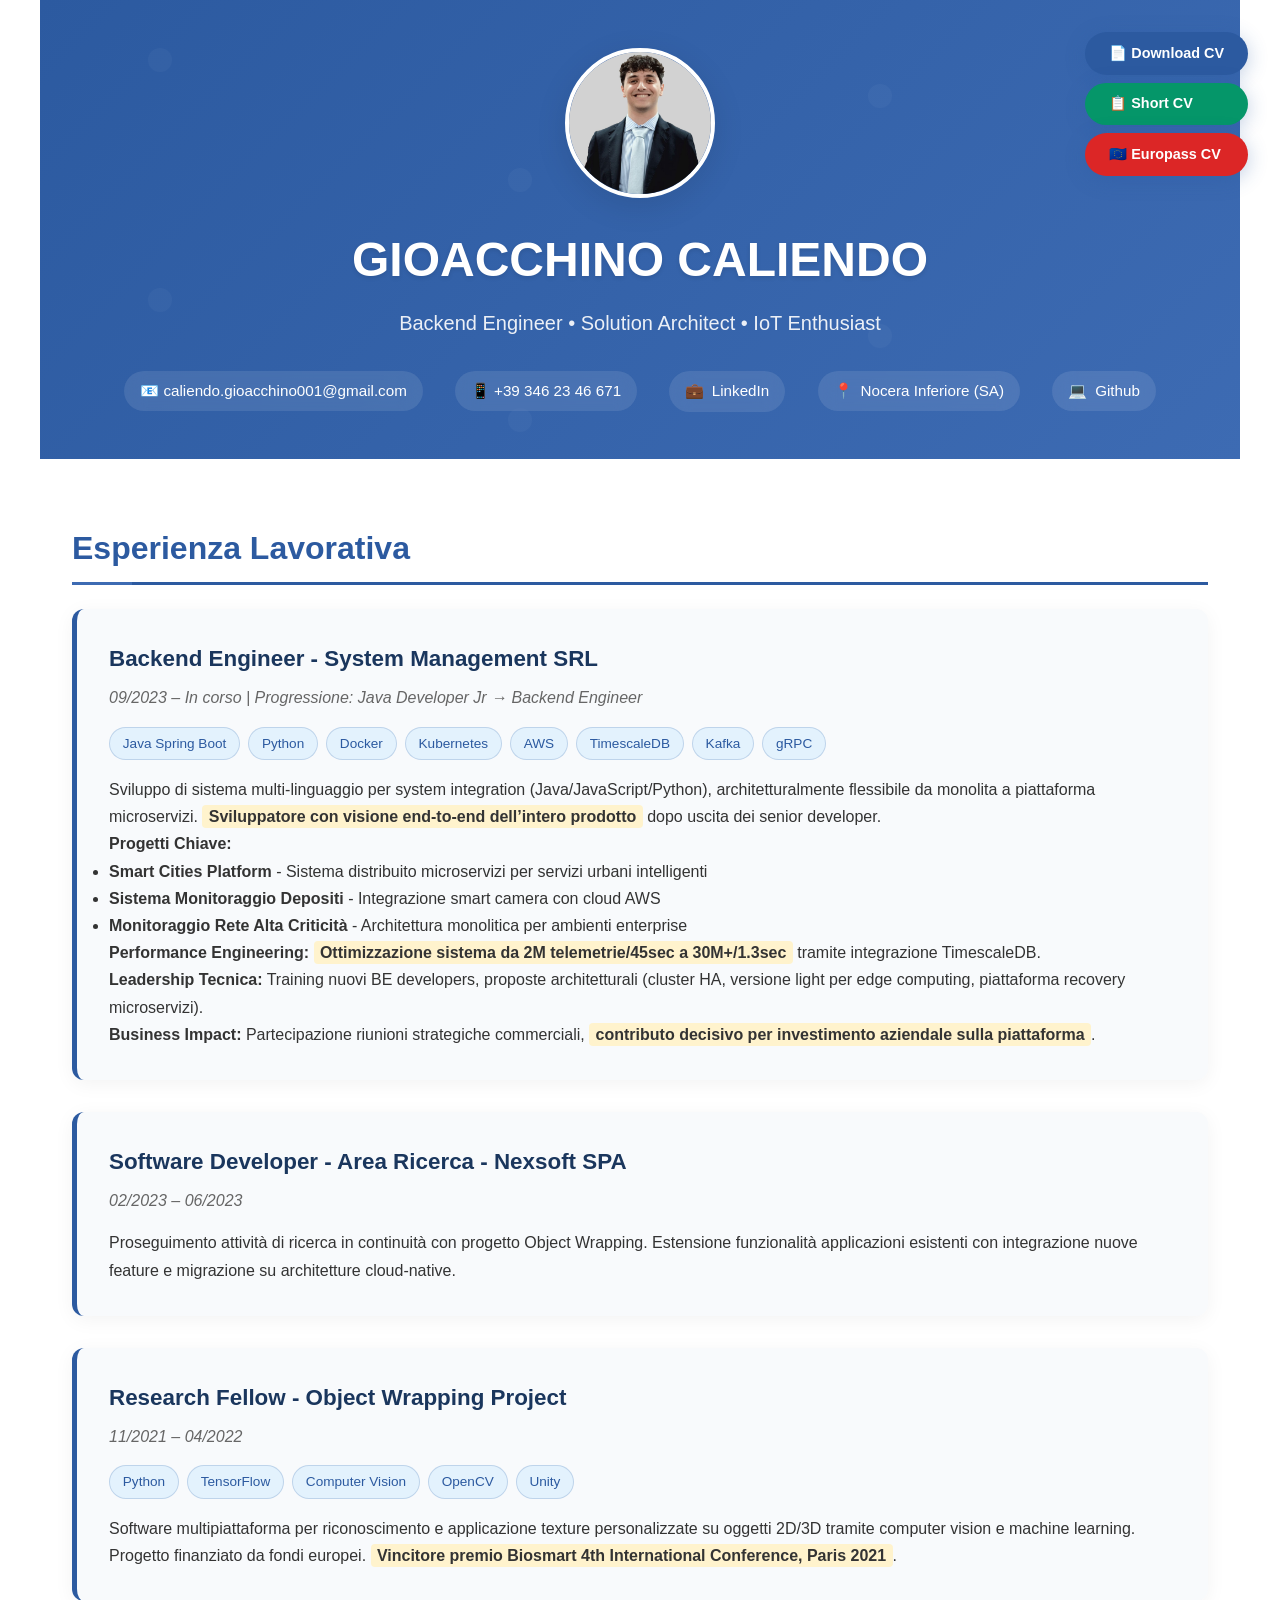
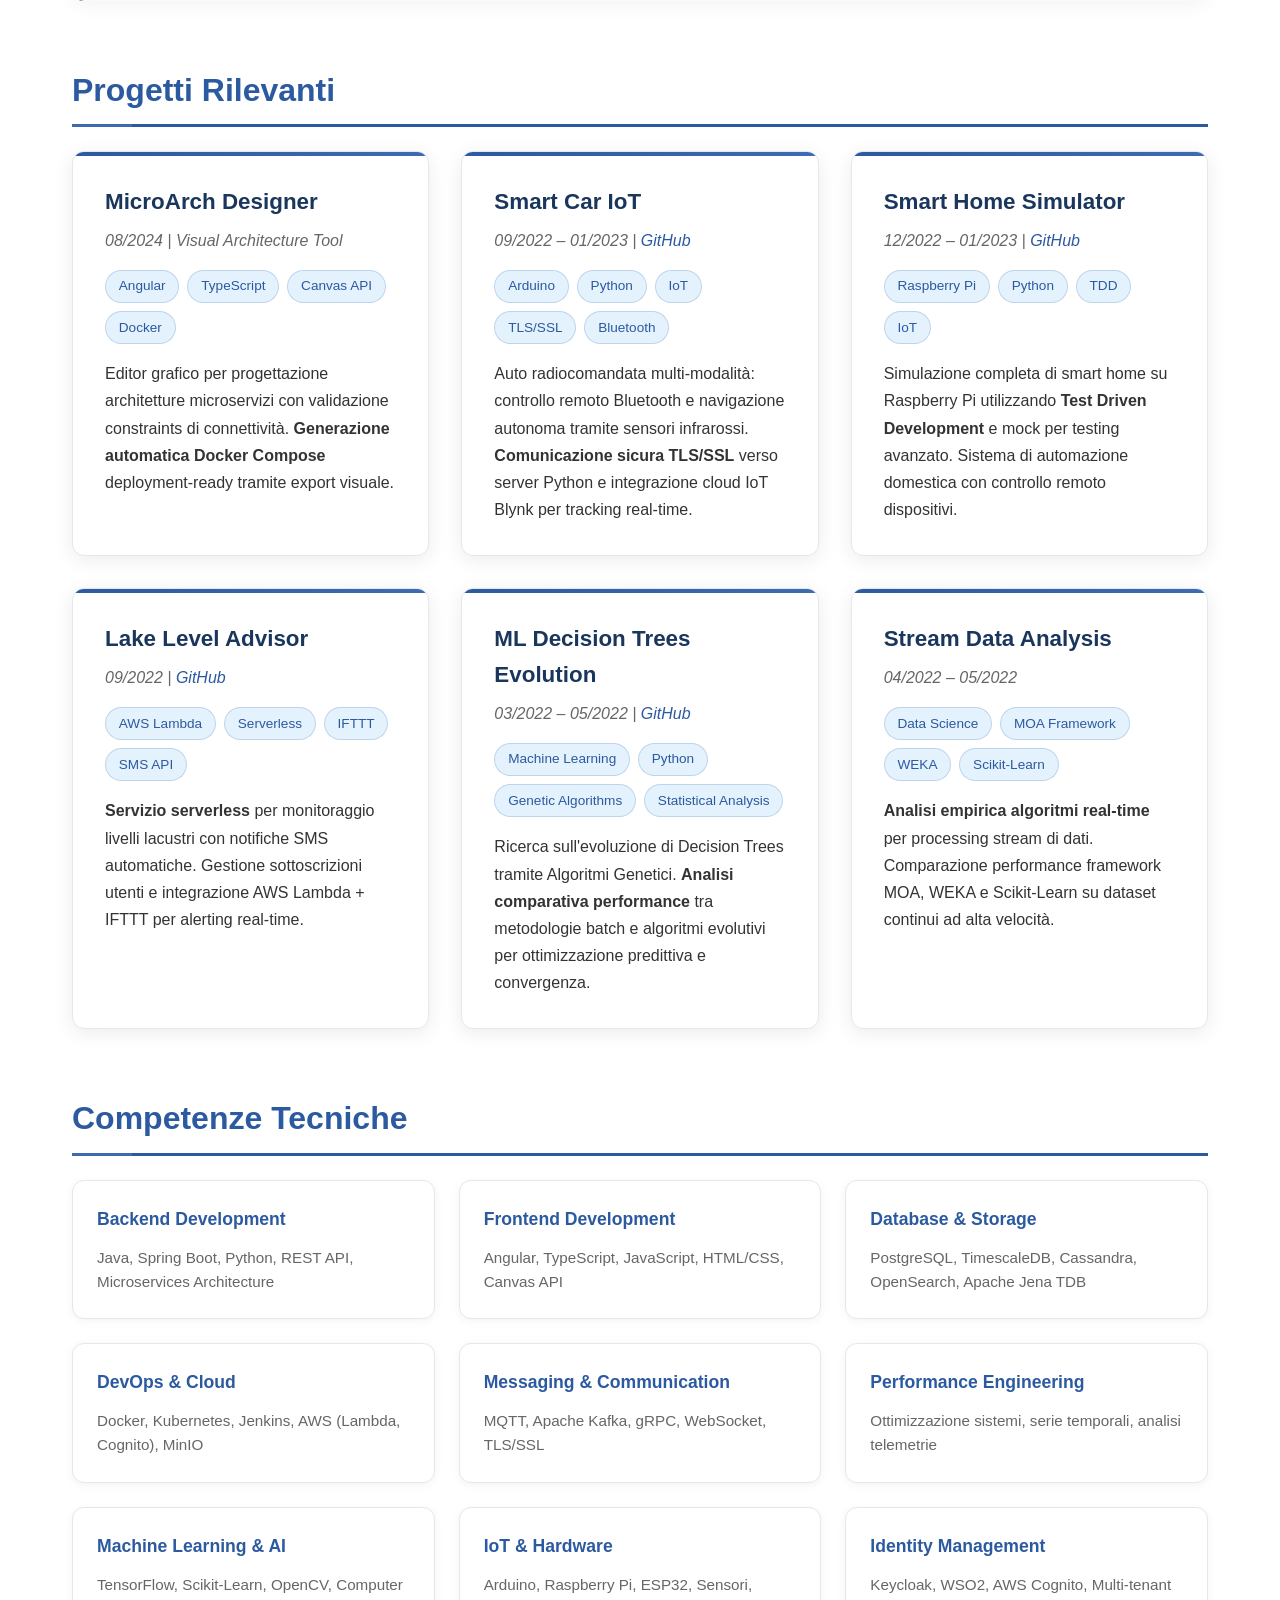
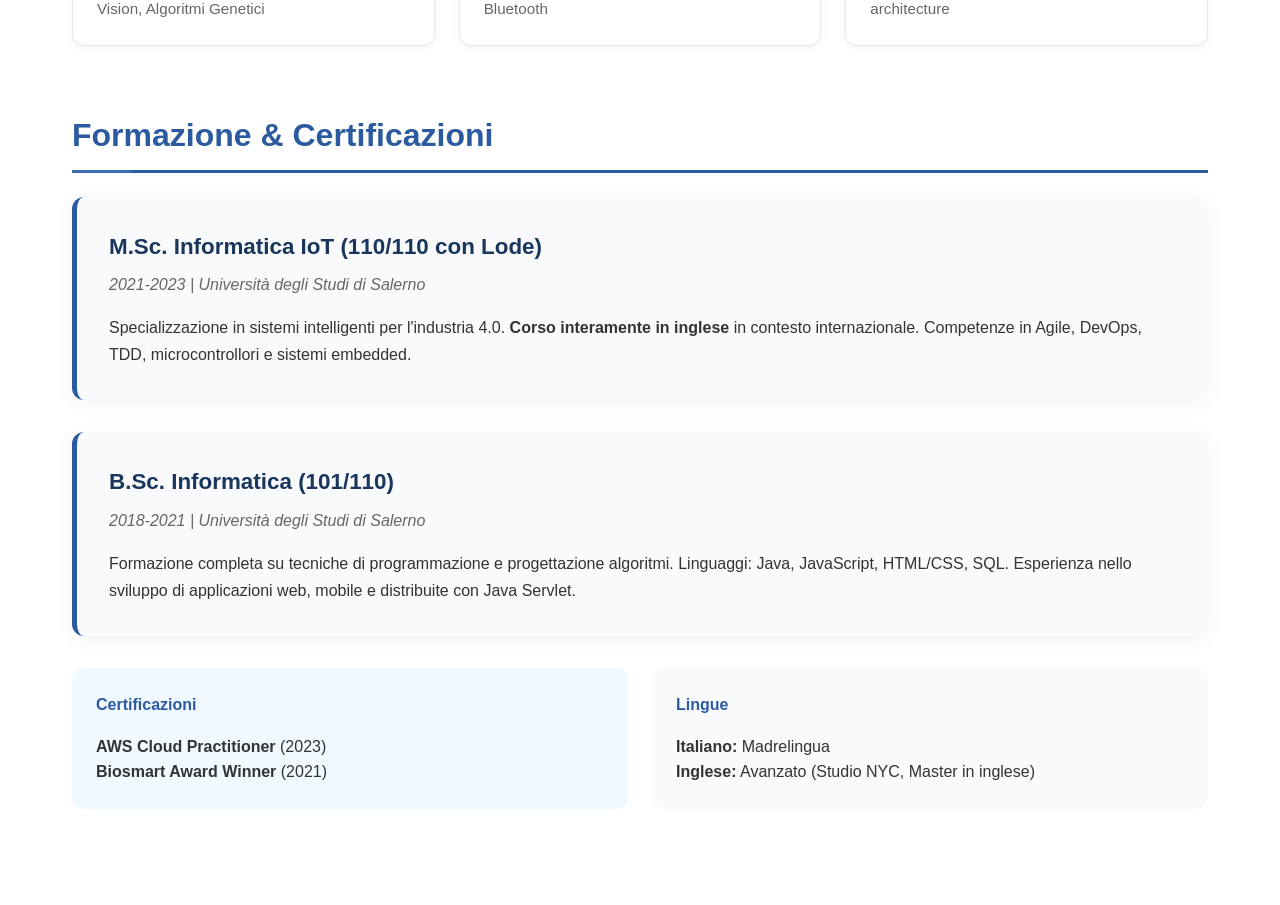
==== commit 47279ef7: "divided all section in multiple files for maintainability" ====
--- a/index.html
+++ b/index.html
@@ -6,938 +6,14 @@
     <title>Gioacchino Caliendo - Backend Engineer</title>
     <meta name="description" content="Backend Engineer specializzato in Java, Python, Microservizi e Performance Engineering. Portfolio e CV digitale.">
 
-    <style>
-        /* === RESET & BASE === */
-        * {
-            margin: 0;
-            padding: 0;
-            box-sizing: border-box;
-        }
-
-        :root {
-            --primary: #2c5aa0;
-            --primary-light: #3d6bb3;
-            --secondary: #1a365d;
-            --accent: #e3f2fd;
-            --text: #333;
-            --text-light: #666;
-            --bg: #ffffff;
-            --bg-light: #f8fafc;
-            --border: #e5e7eb;
-        }
-
-        body {
-            font-family: 'Segoe UI', -apple-system, BlinkMacSystemFont, sans-serif;
-            line-height: 1.6;
-            color: var(--text);
-            background: var(--bg);
-        }
-
-        /* === WEB LAYOUT (default) === */
-        .web-container {
-            max-width: 1200px;
-            margin: 0 auto;
-            background: white;
-        }
-
-        .web-header {
-            background: linear-gradient(135deg, var(--primary) 0%, var(--primary-light) 100%);
-            color: white;
-            padding: 3rem 2rem;
-            text-align: center;
-            position: relative;
-            overflow: hidden;
-        }
-
-            .web-header::before {
-                content: '';
-                position: absolute;
-                top: 0;
-                left: 0;
-                right: 0;
-                bottom: 0;
-                background: url('data:image/svg+xml,<svg xmlns="http://www.w3.org/2000/svg" viewBox="0 0 100 20"><defs><pattern id="grain" width="100" height="20" patternUnits="userSpaceOnUse"><circle cx="10" cy="5" r="1" fill="white" opacity="0.1"/><circle cx="40" cy="15" r="1" fill="white" opacity="0.1"/><circle cx="70" cy="8" r="1" fill="white" opacity="0.1"/></pattern></defs><rect width="100" height="20" fill="url(%23grain)"/></svg>');
-                opacity: 0.3;
-            }
-
-        .web-header-content {
-            position: relative;
-            z-index: 1;
-        }
-
-        .web-photo-container {
-            width: 150px;
-            height: 150px;
-            border-radius: 50%;
-            margin: 0 auto 1.5rem;
-            border: 4px solid white;
-            box-shadow: 0 8px 32px rgba(0,0,0,0.1);
-            display: flex;
-            align-items: center;
-            justify-content: center;
-            background: rgba(255,255,255,0.1);
-            backdrop-filter: blur(10px);
-        }
-
-        .web-name {
-            font-size: 3rem;
-            font-weight: 700;
-            margin-bottom: 0.5rem;
-            text-shadow: 0 2px 4px rgba(0,0,0,0.1);
-        }
-
-        .web-title {
-            font-size: 1.25rem;
-            opacity: 0.9;
-            margin-bottom: 2rem;
-            font-weight: 300;
-        }
-
-        .web-contact {
-            display: flex;
-            justify-content: center;
-            gap: 2rem;
-            flex-wrap: wrap;
-            font-size: 0.95rem;
-        }
-
-        .web-contact-item {
-            display: flex;
-            align-items: center;
-            gap: 0.5rem;
-            background: rgba(255,255,255,0.1);
-            padding: 0.5rem 1rem;
-            border-radius: 25px;
-            backdrop-filter: blur(10px);
-            transition: transform 0.2s ease;
-        }
-
-            .web-contact-item:hover {
-                transform: translateY(-2px);
-            }
-
-        /* DOWNLOAD BUTTONS */
-        .download-buttons {
-            position: fixed;
-            top: 2rem;
-            right: 2rem;
-            display: flex;
-            flex-direction: column;
-            gap: 0.5rem;
-            z-index: 1000;
-        }
-
-        .download-btn {
-            background: var(--primary);
-            color: white;
-            border: none;
-            padding: 0.8rem 1.5rem;
-            border-radius: 25px;
-            cursor: pointer;
-            font-size: 0.9rem;
-            font-weight: 600;
-            box-shadow: 0 4px 20px rgba(44, 90, 160, 0.3);
-            transition: all 0.3s ease;
-            display: flex;
-            align-items: center;
-            gap: 0.5rem;
-            white-space: nowrap;
-        }
-
-            .download-btn:hover {
-                background: var(--primary-light);
-                transform: translateY(-2px);
-                box-shadow: 0 8px 30px rgba(44, 90, 160, 0.4);
-            }
-
-            .download-btn.short {
-                background: #059669;
-            }
-
-                .download-btn.short:hover {
-                    background: #047857;
-                }
-
-            .download-btn.europass {
-                background: #dc2626;
-            }
-
-                .download-btn.europass:hover {
-                    background: #b91c1c;
-                }
-
-        .web-content {
-            padding: 3rem 2rem;
-        }
-
-        .web-section {
-            margin-bottom: 3rem;
-        }
-
-        .web-section-title {
-            font-size: 2rem;
-            color: var(--primary);
-            margin-bottom: 1.5rem;
-            padding-bottom: 0.5rem;
-            border-bottom: 3px solid var(--primary);
-            position: sticky;
-            top: 0;
-            background: white;
-            z-index: 100;
-            padding-top: 1rem;
-            transition: all 0.3s ease;
-        }
-
-            .web-section-title.sticky {
-                color: white;
-                background: var(--primary);
-                padding: 1rem 2rem;
-                border-radius: 0;
-                box-shadow: 0 2px 20px rgba(44, 90, 160, 0.3);
-            }
-
-                .web-section-title.sticky::after {
-                    display: none;
-                }
-
-            .web-section-title::after {
-                content: '';
-                position: absolute;
-                bottom: -3px;
-                left: 0;
-                width: 60px;
-                height: 3px;
-                background: var(--primary-light);
-            }
-
-        .web-experience-item {
-            background: var(--bg-light);
-            padding: 2rem;
-            margin-bottom: 2rem;
-            border-radius: 12px;
-            border-left: 5px solid var(--primary);
-            box-shadow: 0 4px 20px rgba(0,0,0,0.05);
-            transition: transform 0.2s ease, box-shadow 0.2s ease;
-        }
-
-            .web-experience-item:hover {
-                transform: translateY(-4px);
-                box-shadow: 0 8px 30px rgba(0,0,0,0.1);
-            }
-
-        .web-job-header {
-            font-size: 1.4rem;
-            font-weight: 700;
-            color: var(--secondary);
-            margin-bottom: 0.5rem;
-        }
-
-        .web-job-period {
-            color: var(--text-light);
-            font-size: 1rem;
-            margin-bottom: 1rem;
-            font-style: italic;
-        }
-
-        .web-tech-stack {
-            display: flex;
-            flex-wrap: wrap;
-            gap: 0.5rem;
-            margin: 1rem 0;
-        }
-
-        .web-tech-tag {
-            background: var(--accent);
-            color: var(--primary);
-            padding: 0.3rem 0.8rem;
-            border-radius: 20px;
-            font-size: 0.85rem;
-            font-weight: 500;
-            border: 1px solid rgba(44, 90, 160, 0.2);
-        }
-
-        .web-description {
-            color: var(--text);
-            line-height: 1.7;
-            margin-top: 1rem;
-        }
-
-        .web-highlight {
-            background: linear-gradient(120deg, #fff3cd 0%, #fff3cd 100%);
-            padding: 0.2rem 0.4rem;
-            border-radius: 4px;
-            font-weight: 600;
-        }
-
-        .web-projects-grid {
-            display: grid;
-            grid-template-columns: repeat(auto-fit, minmax(350px, 1fr));
-            gap: 2rem;
-            margin-top: 1.5rem;
-        }
-
-        .web-project-card {
-            background: white;
-            border-radius: 12px;
-            padding: 2rem;
-            border: 1px solid var(--border);
-            box-shadow: 0 4px 20px rgba(0,0,0,0.08);
-            transition: all 0.3s ease;
-            position: relative;
-            overflow: hidden;
-        }
-
-            .web-project-card::before {
-                content: '';
-                position: absolute;
-                top: 0;
-                left: 0;
-                right: 0;
-                height: 4px;
-                background: linear-gradient(90deg, var(--primary), var(--primary-light));
-            }
-
-            .web-project-card:hover {
-                transform: translateY(-6px);
-                box-shadow: 0 12px 40px rgba(0,0,0,0.15);
-            }
-
-        .web-skills-grid {
-            display: grid;
-            grid-template-columns: repeat(auto-fit, minmax(280px, 1fr));
-            gap: 1.5rem;
-            margin-top: 1.5rem;
-        }
-
-        .web-skill-category {
-            background: white;
-            padding: 1.5rem;
-            border-radius: 12px;
-            border: 1px solid var(--border);
-            box-shadow: 0 2px 10px rgba(0,0,0,0.05);
-        }
-
-        .web-skill-title {
-            font-size: 1.1rem;
-            font-weight: 700;
-            color: var(--primary);
-            margin-bottom: 0.8rem;
-        }
-
-        .web-skill-list {
-            font-size: 0.95rem;
-            color: var(--text-light);
-            line-height: 1.6;
-        }
-
-        /* === RESPONSIVE === */
-        @media (max-width: 768px) {
-            .web-header {
-                padding: 2rem 1rem;
-            }
-
-            .web-name {
-                font-size: 2.2rem;
-            }
-
-            .web-title {
-                font-size: 1.1rem;
-            }
-
-            .web-contact {
-                gap: 1rem;
-            }
-
-            .web-content {
-                padding: 2rem 1rem;
-            }
-
-            .web-section-title {
-                font-size: 1.6rem;
-            }
-
-            .download-buttons {
-                top: 1rem;
-                right: 1rem;
-            }
-
-            .download-btn {
-                padding: 0.6rem 1rem;
-                font-size: 0.8rem;
-            }
-
-            .web-projects-grid {
-                grid-template-columns: 1fr;
-            }
-
-            .web-skills-grid {
-                grid-template-columns: 1fr;
-            }
-        }
-
-        /* === PRINT STYLES === */
-        .print-container, .short-container, .europass-container {
-            display: none;
-        }
-
-        /* === STANDARD CV PRINT === */
-        @media print {
-            .download-buttons {
-                display: none !important;
-            }
-
-            .web-container {
-                display: none !important;
-            }
-
-            .short-container, .europass-container {
-                display: none !important;
-            }
-
-            body.print-standard .print-container {
-                display: block !important;
-            }
-
-            body {
-                font-size: 12px;
-                line-height: 1.3;
-                padding: 15px;
-                color: #333;
-                background: white;
-            }
-
-            .print-container {
-                max-width: 210mm;
-                margin: 0 auto;
-                background: white;
-            }
-
-            .print-header {
-                display: flex;
-                align-items: center;
-                gap: 20px;
-                margin-bottom: 18px;
-                padding-bottom: 12px;
-                border-bottom: 3px solid #2c5aa0;
-            }
-
-            .print-photo-placeholder {
-                width: 100px;
-                height: 130px;
-                border: 2px dashed #ccc;
-                display: flex;
-                align-items: center;
-                justify-content: center;
-                font-size: 11px;
-                color: #666;
-                text-align: center;
-                flex-shrink: 0;
-                background: #f9f9f9;
-            }
-
-            .print-header-info {
-                flex: 1;
-            }
-
-            .print-name {
-                font-size: 28px;
-                font-weight: bold;
-                color: #2c5aa0;
-                margin-bottom: 8px;
-            }
-
-            .print-contact-info {
-                display: grid;
-                grid-template-columns: 1fr 1fr;
-                gap: 5px 20px;
-                font-size: 11px;
-            }
-
-            .print-section {
-                margin-bottom: 15px;
-            }
-
-            .print-section-title {
-                font-size: 14px;
-                font-weight: bold;
-                color: #2c5aa0;
-                margin-bottom: 8px;
-                text-transform: uppercase;
-                border-bottom: 2px solid #2c5aa0;
-                padding-bottom: 2px;
-            }
-
-            .print-experience-item, .print-project-item {
-                margin-bottom: 12px;
-                padding: 10px;
-                background: #fafbfc;
-                border-left: 3px solid #2c5aa0;
-                border-radius: 0 3px 3px 0;
-                page-break-inside: avoid;
-            }
-
-            .print-job-header {
-                font-weight: bold;
-                color: #1a365d;
-                margin-bottom: 3px;
-                font-size: 13px;
-            }
-
-            .print-job-period {
-                color: #666;
-                font-size: 11px;
-                font-style: italic;
-                margin-bottom: 5px;
-            }
-
-            .print-tech-stack {
-                background: #e3f2fd;
-                padding: 4px 6px;
-                margin: 5px 0;
-                border-radius: 3px;
-                font-size: 10px;
-                color: #1565c0;
-                border: 1px solid #bbdefb;
-            }
-
-            .print-description {
-                margin-top: 3px;
-                text-align: justify;
-                line-height: 1.3;
-                font-size: 11px;
-            }
-
-            .print-skills-grid {
-                display: grid;
-                grid-template-columns: 1fr 1fr 1fr;
-                gap: 15px;
-                margin-top: 10px;
-            }
-
-            .print-skill-category {
-                background: white;
-                padding: 8px;
-                border-radius: 4px;
-                border: 1px solid #e0e7ff;
-            }
-
-            .print-skill-title {
-                font-weight: bold;
-                color: #2c5aa0;
-                margin-bottom: 3px;
-                font-size: 11px;
-            }
-
-            .page-break {
-                page-break-before: always;
-            }
-
-            .print-two-column {
-                display: grid;
-                grid-template-columns: 1fr 1fr;
-                gap: 20px;
-            }
-
-            .print-education-item {
-                background: white;
-                padding: 10px;
-                border-radius: 4px;
-                margin-bottom: 8px;
-                border: 1px solid #e5e7eb;
-            }
-
-            .print-highlight {
-                background: #fff3cd;
-                padding: 2px 4px;
-                border-radius: 3px;
-                font-weight: bold;
-            }
-
-            .print-footer {
-                margin-top: 15px;
-                font-size: 9px;
-                color: #666;
-                text-align: center;
-                border-top: 1px solid #eee;
-                padding-top: 8px;
-            }
-
-            @page {
-                size: A4;
-                margin: 0.4in;
-            }
-        }
-
-        /* === SHORT CV PRINT === */
-        @media print {
-            * {
-                margin: 0;
-                padding: 0;
-                box-sizing: border-box;
-            }
-
-            body {
-                font-family: 'Segoe UI', Arial, sans-serif;
-                font-size: 11px;
-                line-height: 1.35;
-                color: #333;
-                background: white;
-                padding: 12mm;
-            }
-
-            .cv-container {
-                max-width: 210mm;
-                margin: 0 auto;
-                background: white;
-            }
-
-            /* HEADER */
-            .cv-header {
-                display: flex;
-                align-items: flex-start;
-                gap: 15px;
-                margin-bottom: 20px;
-                padding-bottom: 15px;
-                border-bottom: 3px solid #2c5aa0;
-            }
-
-            .photo-section {
-                width: 85px;
-                height: 110px;
-                border: 2px solid #2c5aa0;
-                overflow: hidden;
-                border-radius: 6px;
-                flex-shrink: 0;
-                background: #f9f9f9;
-            }
-
-                .photo-section img {
-                    width: 100%;
-                    height: 100%;
-                    object-fit: cover;
-                }
-
-            .header-info {
-                flex: 1;
-            }
-
-            .name {
-                font-size: 26px;
-                font-weight: bold;
-                color: #2c5aa0;
-                margin-bottom: 4px;
-            }
-
-            .title {
-                font-size: 13px;
-                color: #666;
-                margin-bottom: 12px;
-                font-style: italic;
-            }
-
-            .contact-grid {
-                display: grid;
-                grid-template-columns: 1fr 1fr;
-                gap: 3px 15px;
-                font-size: 10px;
-            }
-
-            /* SECTIONS */
-            .section {
-                margin-bottom: 18px;
-            }
-
-            .section-title {
-                font-size: 13px;
-                font-weight: bold;
-                color: #2c5aa0;
-                margin-bottom: 8px;
-                text-transform: uppercase;
-                border-bottom: 2px solid #2c5aa0;
-                padding-bottom: 2px;
-                display: inline-block;
-                min-width: 150px;
-            }
-
-            /* EXPERIENCE */
-            .experience-item {
-                margin-bottom: 14px;
-                padding: 8px;
-                background: #fafbfc;
-                border-left: 3px solid #2c5aa0;
-                border-radius: 0 4px 4px 0;
-                page-break-inside: avoid;
-            }
-
-            .job-title {
-                font-weight: bold;
-                color: #1a365d;
-                font-size: 12px;
-                margin-bottom: 2px;
-            }
-
-            .job-period {
-                color: #666;
-                font-size: 10px;
-                font-style: italic;
-                margin-bottom: 4px;
-            }
-
-            .tech-stack {
-                background: #e3f2fd;
-                padding: 3px 5px;
-                margin: 4px 0;
-                border-radius: 3px;
-                font-size: 9px;
-                color: #1565c0;
-                border: 1px solid #bbdefb;
-            }
-
-            .description {
-                font-size: 10px;
-                line-height: 1.3;
-                text-align: justify;
-            }
-
-            .highlight {
-                background: #fff3cd;
-                padding: 1px 3px;
-                border-radius: 2px;
-                font-weight: bold;
-            }
-
-            /* SKILLS GRID */
-            .skills-grid {
-                display: grid;
-                grid-template-columns: 1fr 1fr 1fr;
-                gap: 12px;
-                margin-top: 8px;
-            }
-
-            .skill-category {
-                background: white;
-                padding: 6px;
-                border-radius: 4px;
-                border: 1px solid #e0e7ff;
-            }
-
-            .skill-title {
-                font-weight: bold;
-                color: #2c5aa0;
-                margin-bottom: 3px;
-                font-size: 10px;
-            }
-
-            .skill-list {
-                font-size: 9px;
-                line-height: 1.3;
-                color: #555;
-            }
-
-            /* PROJECTS */
-            .project-item {
-                margin-bottom: 10px;
-                padding: 6px;
-                background: #f8fafc;
-                border-left: 2px solid #059669;
-                border-radius: 0 3px 3px 0;
-            }
-
-            .project-title {
-                font-weight: bold;
-                color: #1a365d;
-                font-size: 11px;
-                margin-bottom: 1px;
-            }
-
-            .project-period {
-                color: #666;
-                font-size: 9px;
-                font-style: italic;
-                margin-bottom: 3px;
-            }
-
-            /* TWO COLUMN LAYOUT */
-            .two-column {
-                display: grid;
-                grid-template-columns: 1fr 1fr;
-                gap: 15px;
-                margin-top: 8px;
-            }
-
-            /* EDUCATION */
-            .education-item {
-                margin-bottom: 8px;
-                padding: 6px;
-                background: white;
-                border: 1px solid #e5e7eb;
-                border-radius: 3px;
-            }
-
-            /* FOOTER */
-            .footer {
-                margin-top: 15px;
-                font-size: 8px;
-                color: #666;
-                text-align: center;
-                border-top: 1px solid #eee;
-                padding-top: 8px;
-            }
-
-            @page {
-                size: A4;
-                margin: 0.5in;
-            }
-        }
-
-        /* Hide for screen view */
-        .cv-container {
-            display: none;
-        }
-
-        @media print {
-            .cv-container {
-                display: block !important;
-            }
-        }
-
-        /* === EUROPASS CV PRINT === */
-        @media print {
-            body.print-europass .europass-container {
-                display: block !important;
-            }
-
-            body.print-europass .print-container,
-            body.print-europass .short-container {
-                display: none !important;
-            }
-
-            .europass-container {
-                max-width: 210mm;
-                margin: 0 auto;
-                background: white;
-                font-family: Arial, sans-serif;
-                font-size: 11px;
-                line-height: 1.4;
-            }
-
-            .europass-header {
-                background: #1e3a8a;
-                color: white;
-                padding: 20px;
-                margin-bottom: 20px;
-            }
-
-            .europass-name {
-                font-size: 22px;
-                font-weight: bold;
-                margin-bottom: 5px;
-            }
-
-            .europass-title {
-                font-size: 14px;
-                margin-bottom: 15px;
-            }
-
-            .europass-contact-grid {
-                display: grid;
-                grid-template-columns: 1fr 1fr;
-                gap: 10px;
-                font-size: 10px;
-            }
-
-            .europass-section {
-                margin-bottom: 20px;
-            }
-
-            .europass-section-title {
-                background: #1e3a8a;
-                color: white;
-                padding: 8px 15px;
-                font-size: 12px;
-                font-weight: bold;
-                text-transform: uppercase;
-                margin-bottom: 10px;
-            }
-
-            .europass-entry {
-                display: grid;
-                grid-template-columns: 120px 1fr;
-                gap: 15px;
-                margin-bottom: 15px;
-                padding-bottom: 10px;
-                border-bottom: 1px solid #e5e7eb;
-            }
-
-                .europass-entry:last-child {
-                    border-bottom: none;
-                }
-
-            .europass-dates {
-                font-size: 10px;
-                color: #666;
-                font-weight: bold;
-            }
-
-            .europass-content {
-                font-size: 10px;
-            }
-
-            .europass-job-title {
-                font-weight: bold;
-                color: #1e3a8a;
-                margin-bottom: 3px;
-            }
-
-            .europass-organization {
-                font-weight: bold;
-                margin-bottom: 5px;
-            }
-
-            .europass-description {
-                line-height: 1.3;
-                text-align: justify;
-            }
-
-            .europass-skills-grid {
-                display: grid;
-                grid-template-columns: 1fr 1fr;
-                gap: 20px;
-            }
-
-            .europass-skill-category {
-                margin-bottom: 10px;
-            }
-
-            .europass-skill-title {
-                font-weight: bold;
-                color: #1e3a8a;
-                margin-bottom: 5px;
-            }
-
-            .europass-footer {
-                margin-top: 30px;
-                font-size: 9px;
-                color: #666;
-                text-align: center;
-                border-top: 1px solid #e5e7eb;
-                padding-top: 10px;
-            }
-        }
-
-        a {
-            color: white;
-            text-decoration: none;
-        }
-
-            a:hover {
-                color: #ddd;
-                text-decoration: underline;
-            }
-    </style>
+    <link rel="stylesheet" href="styles/web.css">
+    <link rel="stylesheet" href="styles/cv_europass.css">
+    <link rel="stylesheet" href="styles/cv_short.css">
+    <link rel="stylesheet" href="styles/cv_standard.css">
+
+    <script src="scripts/print.js"></script>
 </head>
 <body>
-    <!-- WEB LAYOUT -->
     <div class="web-container">
         <div class="download-buttons">
             <button class="download-btn" onclick="printCV('standard')">
@@ -954,7 +30,7 @@
         <header class="web-header">
             <div class="web-header-content">
                 <div class="web-photo-container">
-                    <img src="./profile-pc.jpg"/>
+                    <img src="picture/profile-pc.jpg"/>
                 </div>
                 <h1 class="web-name">GIOACCHINO CALIENDO</h1>
                 <p class="web-title">Backend Engineer • Solution Architect • IoT Enthusiast</p>
@@ -1222,1418 +298,5 @@
             </section>
         </main>
     </div>
-
-    <!-- STANDARD CV PRINT LAYOUT -->
-    <div class="print-container">
-        <!-- PAGINA 1 -->
-        <div class="print-header">
-            <div class="print-photo-placeholder">
-                <img src="./profile-pc.jpg" style="width: 100%; height: 100%; object-fit: cover; object-position: center;" alt="Gioacchino Caliendo" />
-            </div>
-            <div class="print-header-info">
-                <h1 class="print-name">GIOACCHINO CALIENDO</h1>
-                <div class="print-contact-info">
-                    <span>22/02/2000 (25 anni)</span>
-                    <span>caliendo.gioacchino001@gmail.com</span>
-                    <span>+39 346 23 46 671</span>
-                    <span>linkedin.com/in/gioacchinocaliendo</span>
-                    <span>joe-cyber.github.io</span>
-                    <span>Nocera Inferiore (SA) 84014</span>
-                </div>
-            </div>
-        </div>
-
-        <div class="print-section">
-            <h2 class="print-section-title">Esperienza Lavorativa</h2>
-
-            <div class="print-experience-item">
-                <div class="print-job-header">Backend Engineer - System Management SRL</div>
-                <div class="print-job-period">09/2023 – In corso | Progressione: Java Developer Jr → Backend Engineer</div>
-                <div class="print-tech-stack">Java Spring Boot • Python • Docker • Kubernetes • Jenkins • MQTT • Kafka • gRPC • MinIO • WebSocket • Angular • PostgreSQL • Cassandra • OpenSearch • Apache Jena TDB</div>
-
-                <div class="print-description">
-                    Sviluppo di sistema multi-linguaggio per system integration (Java/JavaScript/Python), architetturalmente flessibile da monolita a piattaforma microservizi. <span class="print-highlight">Sviluppatore con visione end-to-end dell’intero prodotto</span> dopo uscita dei senior developer. Team variabile 2-7 persone (BE/FE/PM).
-                </div>
-
-                <div style="margin: 6px 0; padding: 8px; background: #e8f5e8; border-radius: 4px;">
-                    <strong style="color: #2d5016; font-size: 11px;">PROGETTI:</strong><br>
-                    <span style="font-size: 10px;">• Smart Cities Platform (microservizi) • Monitoraggio Depositi AWS • Dispositivi rete alta criticità</span>
-                </div>
-
-                <div class="print-description">
-                    <strong>Performance Engineering:</strong> <span class="print-highlight">Ottimizzazione sistema da 2M telemetrie/45sec a 30M+/1.3sec</span> tramite integrazione TimescaleDB. Gestione multi-tenant (Keycloak/WSO2/AWS Cognito).
-                </div>
-
-                <div class="print-description">
-                    <strong>Leadership Tecnica:</strong> Training nuovi BE developers, proposte architetturali (cluster HA, versione light per edge computing, piattaforma recovery microservizi).
-                </div>
-
-                <div class="print-description">
-                    <strong>Business Impact:</strong> Partecipazione riunioni strategiche commerciali, <span class="print-highlight">contributo decisivo per investimento aziendale sulla piattaforma</span>.
-                </div>
-            </div>
-
-            <div class="print-experience-item">
-                <div class="print-job-header">Software Developer - Area Ricerca (Part-time) - Nexsoft SPA</div>
-                <div class="print-job-period">02/2023 – 06/2023</div>
-                <div class="print-description">Proseguimento attività di ricerca in continuità con progetto Object Wrapping. Estensione funzionalità applicazioni esistenti con integrazione nuove feature e migrazione su architetture cloud-native.</div>
-            </div>
-
-            <div class="print-experience-item">
-                <div class="print-job-header">Research Fellow - Object Wrapping Project</div>
-                <div class="print-job-period">11/2021 – 04/2022 | Partner: Grafica Santoro, Nexsoft SPA</div>
-                <div class="print-tech-stack">Python • TensorFlow • Unity • OpenCV • Pillow</div>
-                <div class="print-description">Software multipiattaforma per riconoscimento e applicazione texture personalizzate su oggetti 2D/3D tramite computer vision e machine learning. Progetto finanziato da fondi europei. <span class="print-highlight">Vincitore premio Biosmart 4th International Conference, Paris 2021</span>.</div>
-            </div>
-        </div>
-
-        <div class="print-section">
-            <h2 class="print-section-title">Competenze Tecniche</h2>
-            <div class="print-skills-grid">
-                <div class="print-skill-category">
-                    <div class="print-skill-title">Backend Development</div>
-                    Java, Spring Boot, Python, REST API, Microservices Architecture
-                </div>
-                <div class="print-skill-category">
-                    <div class="print-skill-title">Frontend Development</div>
-                    Angular, TypeScript, JavaScript, HTML/CSS, Canvas API
-                </div>
-                <div class="print-skill-category">
-                    <div class="print-skill-title">Database & Storage</div>
-                    PostgreSQL, TimescaleDB, Cassandra, OpenSearch, Apache Jena TDB
-                </div>
-                <div class="print-skill-category">
-                    <div class="print-skill-title">DevOps & Cloud</div>
-                    Docker, Kubernetes, Jenkins, AWS (Lambda, Cognito), MinIO
-                </div>
-                <div class="print-skill-category">
-                    <div class="print-skill-title">Messaging</div>
-                    MQTT, Apache Kafka, gRPC, WebSocket, TLS/SSL
-                </div>
-                <div class="print-skill-category">
-                    <div class="print-skill-title">Performance Engineering</div>
-                    Ottimizzazione sistemi, serie temporali, analisi telemetrie
-                </div>
-                <div class="print-skill-category">
-                    <div class="print-skill-title">Machine Learning & AI</div>
-                    TensorFlow, Scikit-Learn, OpenCV, Computer Vision, Algoritmi Genetici
-                </div>
-                <div class="print-skill-category">
-                    <div class="print-skill-title">IoT & Hardware</div>
-                    Arduino, Raspberry Pi, ESP32, Sensori, Bluetooth
-                </div>
-                <div class="print-skill-category">
-                    <div class="print-skill-title">Identity Management</div>
-                    Keycloak, WSO2, AWS Cognito, Multi-tenant architecture
-                </div>
-            </div>
-        </div>
-
-        <!-- PAGINA 2 -->
-        <div class="page-break"></div>
-
-        <div class="print-section">
-            <h2 class="print-section-title">Progetti Rilevanti</h2>
-
-            <div class="print-project-item">
-                <div class="print-job-header">MicroArch Designer - Visual Architecture Tool</div>
-                <div class="print-job-period">08/2024 | Progetto Personale</div>
-                <div class="print-tech-stack">Angular • TypeScript • Canvas API • Docker Compose • Drag&Drop • Graph Theory</div>
-                <div class="print-description">
-                    Editor grafico per progettazione architetture microservizi con validazione constraints di connettività. <strong>Generazione automatica Docker Compose completo e deployment-ready</strong> tramite export visuale. Soluzione innovativa per semplificare la complessità architetturale enterprise.
-                </div>
-            </div>
-
-            <div class="print-project-item">
-                <div class="print-job-header">Smart Car (IoT + Sicurezza)</div>
-                <div class="print-job-period">09/2022 – 01/2023 | github.com/LamFra/Secure-Smart-Car</div>
-                <div class="print-tech-stack">Arduino • Python • Bluetooth • Sensori IR • TLS/SSL • Blynk Cloud IoT</div>
-                <div class="print-description">
-                    Auto radiocomandata multi-modalità: controllo remoto Bluetooth e navigazione autonoma tramite sensori infrarossi. <strong>Implementazione sicura con comunicazione TLS/SSL</strong> verso server Python e integrazione cloud IoT per tracking posizione real-time.
-                </div>
-            </div>
-
-            <div class="print-project-item">
-                <div class="print-job-header">Genetic Algorithms su Decision Trees</div>
-                <div class="print-job-period">03/2022 – 05/2022 | github.com/LamFra/AEGADT</div>
-                <div class="print-tech-stack">Python • Machine Learning • Algoritmi Genetici • Decision Trees • Statistical Analysis</div>
-                <div class="print-description">
-                    Ricerca sull'evoluzione di Decision Trees tramite Algoritmi Genetici. <strong>Analisi comparativa performance</strong> e identificazione tasso miglioramento per ottimizzazione predittiva. Studio approfondito su convergenza algoritmica e generazioni ottimali.
-                </div>
-            </div>
-        </div>
-
-        <div class="print-section">
-            <h2 class="print-section-title">Istruzione e Formazione</h2>
-
-            <div class="print-education-item">
-                <div class="print-job-header">Laurea Magistrale in Informatica - IoT (110/110 con Lode)</div>
-                <div class="print-job-period">09/2021 – 09/2023 | Università degli studi di Salerno</div>
-                <div class="print-description">Specializzazione in sistemi intelligenti per l'industria 4.0 con focus su Internet of Things. <strong>Corso erogato interamente in inglese</strong> in contesto internazionale. Competenze in metodologie Agile, DevOps, Test Driven Development, programmazione microcontrollori e sistemi embedded.</div>
-            </div>
-
-            <div class="print-education-item">
-                <div class="print-job-header">Laurea Triennale in Informatica (101/110)</div>
-                <div class="print-job-period">09/2018 – 09/2021 | Università degli studi di Salerno</div>
-                <div class="print-description">Formazione completa su tecniche di programmazione e progettazione algoritmi. Linguaggi: Java, JavaScript, HTML/CSS, SQL. Esperienza nello sviluppo di applicazioni web, mobile e distribuite con Java Servlet.</div>
-            </div>
-        </div>
-
-        <div class="print-two-column">
-            <div>
-                <div class="print-section">
-                    <h2 class="print-section-title">Competenze Linguistiche</h2>
-                    <div style="background: #f8fafc; padding: 10px; border-radius: 4px;">
-                        <div style="margin-bottom: 5px;"><strong>Italiano:</strong> Lingua madre</div>
-                        <div><strong>Inglese:</strong> Competenze consolidate (studio intensivo NYC 2018, laurea magistrale interamente in inglese)</div>
-                    </div>
-                </div>
-            </div>
-
-            <div>
-                <div class="print-section">
-                    <h2 class="print-section-title">Certificazioni e Premi</h2>
-                    <div style="background: #f0f9ff; padding: 10px; border-radius: 4px;">
-                        <div style="margin-bottom: 8px;"><strong>2023</strong> - AWS Cloud Practitioner (2 Badge conseguiti)</div>
-                        <div><strong>2021</strong> - Vincitore premio Biosmart 4th International Conference on Bioengineering for Smart Technologies, Paris/Online (Progetto Object Wrapping)</div>
-                    </div>
-                </div>
-            </div>
-        </div>
-
-        <div class="print-section">
-            <h2 class="print-section-title">Competenze Interpersonali</h2>
-            <div style="background: #fefce8; padding: 10px; border-radius: 4px; border-left: 3px solid #eab308;">
-                <div style="font-size: 11px;">
-                    <strong>Comunicazione:</strong> Presentazioni stakeholder/CTO, riunioni strategiche commerciali.
-                    <strong>Leadership:</strong> Training sviluppatori, knowledge transfer, proposte architetturali.
-                    <strong>Problem Solving:</strong> Risoluzione problemi complessi, ottimizzazione performance enterprise.
-                </div>
-            </div>
-        </div>
-
-        <div class="print-footer">
-            Autorizzo il trattamento dei miei dati personali ai sensi del D.Lgs. 196/2003 e del GDPR 2016/679 per le finalità connesse alla valutazione della candidatura.
-        </div>
-    </div>
-
-    <!-- SHORT CV LAYOUT -->
-    <div class="short-container">
-        <div class="cv-container">
-            <!-- HEADER -->
-            <div class="cv-header">
-                <div class="photo-section">
-                    <img src="./profile-pc.jpg" alt="Gioacchino Caliendo" />
-                </div>
-                <div class="header-info">
-                    <h1 class="name">GIOACCHINO CALIENDO</h1>
-                    <p class="title">Backend Engineer • Performance Specialist • IoT Developer</p>
-                    <div class="contact-grid">
-                        <span>📧 caliendo.gioacchino001@gmail.com</span>
-                        <span>📱 +39 346 23 46 671</span>
-                        <span>💼 linkedin.com/in/gioacchinocaliendo</span>
-                        <span>💻 joe-cyber.github.io</span>
-                        <span>📍 Nocera Inferiore (SA) 84014</span>
-                        <span>🎂 22/02/2000 (25 anni)</span>
-                    </div>
-                </div>
-            </div>
-
-            <!-- EXPERIENCE -->
-            <div class="section">
-                <h2 class="section-title">Esperienza Lavorativa</h2>
-
-                <div class="experience-item">
-                    <div class="job-title">Backend Engineer - System Management SRL</div>
-                    <div class="job-period">09/2023 – In corso</div>
-                    <div class="tech-stack">Java Spring Boot • Python • Docker • Kubernetes • AWS • TimescaleDB • Kafka • gRPC</div>
-                    <div class="description">
-                        Sviluppo sistema multi-linguaggio per system integration. <span class="highlight">Ottimizzazione da 2M telemetrie/45sec a 30M+/1.3sec</span> tramite TimescaleDB. Training BE developers, proposte architetturali cluster HA. Progetti: Smart Cities Platform (microservizi), monitoraggio depositi AWS, dispositivi rete alta criticità.
-                    </div>
-                </div>
-
-                <div class="experience-item">
-                    <div class="job-title">Research Fellow and Software Developer - Nexsoft SPA - Object Wrapping Project</div>
-                    <div class="job-period">02/2023 – 06/2023</div>
-                    <div class="description">
-                        Ricerca Object Wrapping. Migrazione cloud-native, estensione funzionalità applicazioni esistenti.
-                        Software multipiattaforma computer vision ML per texture personalizzate. <span class="highlight">Winner Biosmart Conference Paris 2021</span>. Progetto finanziato fondi europei.
-                    </div>
-                </div>
-            </div>
-
-            <!-- SKILLS -->
-            <div class="section">
-                <h2 class="section-title">Competenze Tecniche</h2>
-                <div class="skills-grid">
-                    <div class="skill-category">
-                        <div class="skill-title">Backend & API</div>
-                        <div class="skill-list">Java Spring Boot, Python, REST API, Microservices, Performance Tuning</div>
-                    </div>
-                    <div class="skill-category">
-                        <div class="skill-title">DevOps & Cloud</div>
-                        <div class="skill-list">Docker, Kubernetes, Jenkins, AWS Lambda/Cognito, CI/CD</div>
-                    </div>
-                    <div class="skill-category">
-                        <div class="skill-title">Database & Storage</div>
-                        <div class="skill-list">PostgreSQL, TimescaleDB, Cassandra, OpenSearch</div>
-                    </div>
-                    <div class="skill-category">
-                        <div class="skill-title">Frontend</div>
-                        <div class="skill-list">Angular, TypeScript, Canvas API, HTML/CSS</div>
-                    </div>
-                    <div class="skill-category">
-                        <div class="skill-title">Messaging & IoT</div>
-                        <div class="skill-list">Kafka, MQTT, gRPC, WebSocket, Arduino, Raspberry Pi</div>
-                    </div>
-                    <div class="skill-category">
-                        <div class="skill-title">ML & Identity</div>
-                        <div class="skill-list">TensorFlow, OpenCV, Keycloak, AWS Cognito, Multi-tenant</div>
-                    </div>
-                </div>
-            </div>
-
-            <!-- PROJECTS -->
-            <div class="section">
-                <h2 class="section-title">Progetti Chiave</h2>
-
-                <div class="project-item">
-                    <div class="project-title">MicroArch Designer (2024)</div>
-                    <div class="project-period">Angular • TypeScript • Canvas API • Docker Compose</div>
-                    <div class="description">Editor grafico architetture microservizi con export Docker Compose automatico. Validazione constraints connettività.</div>
-                </div>
-
-                <div class="project-item">
-                    <div class="project-title">Smart Car IoT Security (2022-2023)</div>
-                    <div class="project-period">Arduino • Python • TLS/SSL • Bluetooth • IoT Cloud</div>
-                    <div class="description">Auto autonoma multi-modalità con comunicazione sicura TLS/SSL e tracking real-time cloud IoT.</div>
-                </div>
-
-                <div class="project-item">
-                    <div class="project-title">ML Decision Trees Evolution (2022)</div>
-                    <div class="project-period">Python • Machine Learning • Algoritmi Genetici</div>
-                    <div class="description">Ricerca evoluzione Decision Trees tramite algoritmi genetici. Analisi performance e convergenza.</div>
-                </div>
-            </div>
-
-            <!-- EDUCATION & OTHER -->
-            <div class="two-column">
-                <div>
-                    <div class="section">
-                        <h2 class="section-title">Formazione</h2>
-
-                        <div class="education-item">
-                            <div class="job-title">M.Sc. Informatica IoT (110/110 Lode)</div>
-                            <div class="job-period">2021-2023 • Università di Salerno</div>
-                            <div class="description">Corso in inglese. Specializzazione Industry 4.0, Agile, DevOps, TDD.</div>
-                        </div>
-
-                        <div class="education-item">
-                            <div class="job-title">B.Sc. Informatica (101/110)</div>
-                            <div class="job-period">2018-2021 • Università di Salerno</div>
-                            <div class="description">Programmazione, algoritmi, Java, JavaScript, SQL, web/mobile.</div>
-                        </div>
-                    </div>
-
-                    <div class="section">
-                        <h2 class="section-title">Competenze Chiave</h2>
-                        <div style="font-size: 10px; line-height: 1.4;">
-                            <div style="margin-bottom: 6px;"><strong>Performance Engineering:</strong> Ottimizzazione sistemi enterprise</div>
-                            <div style="margin-bottom: 6px;"><strong>Leadership Tecnica:</strong> Training sviluppatori, proposte architetturali</div>
-                            <div><strong>Business Impact:</strong> Riunioni strategiche, investimenti aziendali</div>
-                        </div>
-                    </div>
-                </div>
-
-                <div>
-                    <!-- Due colonne affiancate per Certificazioni e Lingue -->
-                    <div style="display: grid; grid-template-columns: 1fr 1fr; gap: 10px; margin-bottom: 15px;">
-                        <div class="section">
-                            <h2 class="section-title" style="font-size: 11px;">Certificazioni</h2>
-                            <div style="font-size: 9px;">
-                                <div><strong>AWS Cloud Practitioner</strong> (2023)</div>
-                                <div><strong>Biosmart Award Winner</strong> (2021)</div>
-                            </div>
-                        </div>
-
-                        <div class="section">
-                            <h2 class="section-title" style="font-size: 11px;">Lingue</h2>
-                            <div style="font-size: 9px;">
-                                <div><strong>Italiano:</strong> Madrelingua</div>
-                                <div><strong>Inglese:</strong> Avanzato</div>
-                            </div>
-                        </div>
-                    </div>
-
-                    <!-- Footer spostato qui per riempire lo spazio -->
-                    <div class="footer" style="margin-top: 10px; font-size: 8px;">
-                        Autorizzo il trattamento dei miei dati personali ai sensi del D.Lgs. 196/2003 e del GDPR 2016/679 per le finalità connesse alla valutazione della candidatura.
-                    </div>
-                </div>
-            </div>
-        </div>
-    </div>
-
-    <!-- EUROPASS CV LAYOUT -->
-    <div class="europass-container">
-        <div class="europass-header">
-            <div style="display: flex; align-items: center; gap: 20px;">
-                <div style="width: 100px; height: 120px; border: 3px solid white; overflow: hidden; border-radius: 8px; flex-shrink: 0;">
-                    <img src="./profile-pc.jpg" style="width: 100%; height: 100%; object-fit: cover;" alt="Gioacchino Caliendo" />
-                </div>
-                <div>
-                    <h1 class="europass-name">GIOACCHINO CALIENDO</h1>
-                    <p class="europass-title">Backend Engineer • Solution Architect</p>
-                </div>
-            </div>
-            <div class="europass-contact-grid">
-                <div>📧 caliendo.gioacchino001@gmail.com</div>
-                <div>📱 +39 346 23 46 671</div>
-                <div>💼 linkedin.com/in/gioacchinocaliendo</div>
-                <div>💻 joe-cyber.github.io</div>
-                <div>📍 Via F. Dentice d'Accadia, 61, Nocera Inferiore (SA) 84014</div>
-                <div>🎂 22/02/2000 (25 anni)</div>
-            </div>
-        </div>
-
-        <div class="europass-section">
-            <h2 class="europass-section-title">Esperienza Lavorativa</h2>
-
-            <div class="europass-entry">
-                <div class="europass-dates">09/2023 –<br>In corso</div>
-                <div class="europass-content">
-                    <div class="europass-job-title">Backend Engineer</div>
-                    <div class="europass-organization">System Management SRL, Italia</div>
-                    <div class="europass-description">
-                        Sviluppo di sistema multi-linguaggio per system integration (Java/JavaScript/Python), architetturalmente flessibile da monolita a piattaforma microservizi. Sviluppatore con visione end-to-end dell’intero prodotto. Ottimizzazione sistema da 2M telemetrie/45sec a 30M+/1.3sec tramite integrazione TimescaleDB. Training nuovi BE developers, proposte architetturali (cluster HA, versione light per edge computing). Partecipazione riunioni strategiche commerciali con contributo decisivo per investimento aziendale.
-                    </div>
-                </div>
-            </div>
-
-            <div class="europass-entry">
-                <div class="europass-dates">02/2023 –<br>06/2023</div>
-                <div class="europass-content">
-                    <div class="europass-job-title">Software Developer - Area Ricerca</div>
-                    <div class="europass-organization">Nexsoft SPA, Italia</div>
-                    <div class="europass-description">Proseguimento attività di ricerca in continuità con progetto Object Wrapping. Estensione funzionalità applicazioni esistenti con integrazione nuove feature e migrazione su architetture cloud-native.</div>
-                </div>
-            </div>
-
-            <div class="europass-entry">
-                <div class="europass-dates">11/2021 –<br>04/2022</div>
-                <div class="europass-content">
-                    <div class="europass-job-title">Research Fellow - Object Wrapping Project</div>
-                    <div class="europass-organization">Università di Salerno, Nexsoft SPA</div>
-                    <div class="europass-description">Software multipiattaforma per riconoscimento e applicazione texture personalizzate su oggetti 2D/3D tramite computer vision e machine learning. Progetto finanziato da fondi europei. Vincitore premio Biosmart 4th International Conference, Paris 2021.</div>
-                </div>
-            </div>
-        </div>
-
-        <div class="europass-section">
-            <h2 class="europass-section-title">Istruzione e Formazione</h2>
-
-            <div class="europass-entry">
-                <div class="europass-dates">09/2021 –<br>09/2023</div>
-                <div class="europass-content">
-                    <div class="europass-job-title">Laurea Magistrale in Informatica - IoT</div>
-                    <div class="europass-organization">Università degli Studi di Salerno, Italia</div>
-                    <div class="europass-description">Voto: 110/110 con Lode. Specializzazione in sistemi intelligenti per l'industria 4.0 con focus su Internet of Things. Corso erogato interamente in inglese in contesto internazionale. Competenze in metodologie Agile, DevOps, Test Driven Development, programmazione microcontrollori e sistemi embedded.</div>
-                </div>
-            </div>
-
-            <div class="europass-entry">
-                <div class="europass-dates">09/2018 –<br>09/2021</div>
-                <div class="europass-content">
-                    <div class="europass-job-title">Laurea Triennale in Informatica</div>
-                    <div class="europass-organization">Università degli Studi di Salerno, Italia</div>
-                    <div class="europass-description">Voto: 101/110. Formazione completa su tecniche di programmazione e progettazione algoritmi. Linguaggi: Java, JavaScript, HTML/CSS, SQL. Esperienza nello sviluppo di applicazioni web, mobile e distribuite con Java Servlet.</div>
-                </div>
-            </div>
-        </div>
-
-        <div class="europass-section">
-            <h2 class="europass-section-title">Competenze Professionali</h2>
-
-            <div class="europass-skills-grid">
-                <div>
-                    <div class="europass-entry">
-                        <div class="europass-dates">Backend Development</div>
-                        <div class="europass-content">
-                            <div class="europass-description">Java Spring Boot, Python, REST API, Microservices Architecture, Performance Engineering</div>
-                        </div>
-                    </div>
-
-                    <div class="europass-entry">
-                        <div class="europass-dates">DevOps & Cloud</div>
-                        <div class="europass-content">
-                            <div class="europass-description">Docker, Kubernetes, Jenkins, AWS (Lambda, Cognito), MinIO, CI/CD Pipeline</div>
-                        </div>
-                    </div>
-
-                    <div class="europass-entry">
-                        <div class="europass-dates">Database & Storage</div>
-                        <div class="europass-content">
-                            <div class="europass-description">PostgreSQL, TimescaleDB, Cassandra, OpenSearch, Apache Jena TDB</div>
-                        </div>
-                    </div>
-
-                    <div class="europass-entry">
-                        <div class="europass-dates">Frontend Development</div>
-                        <div class="europass-content">
-                            <div class="europass-description">Angular, TypeScript, JavaScript, HTML/CSS, Canvas API</div>
-                        </div>
-                    </div>
-                </div>
-
-                <div>
-                    <div class="europass-entry">
-                        <div class="europass-dates">Messaging & Communication</div>
-                        <div class="europass-content">
-                            <div class="europass-description">MQTT, Apache Kafka, gRPC, WebSocket, TLS/SSL</div>
-                        </div>
-                    </div>
-
-                    <div class="europass-entry">
-                        <div class="europass-dates">Machine Learning & AI</div>
-                        <div class="europass-content">
-                            <div class="europass-description">TensorFlow, Scikit-Learn, OpenCV, Computer Vision, Algoritmi Genetici</div>
-                        </div>
-                    </div>
-
-                    <div class="europass-entry">
-                        <div class="europass-dates">IoT & Hardware</div>
-                        <div class="europass-content">
-                            <div class="europass-description">Arduino, Raspberry Pi, ESP32, Sensori, Bluetooth</div>
-                        </div>
-                    </div>
-
-                    <div class="europass-entry">
-                        <div class="europass-dates">Identity Management</div>
-                        <div class="europass-content">
-                            <div class="europass-description">Keycloak, WSO2, AWS Cognito, Multi-tenant architecture</div>
-                        </div>
-                    </div>
-                </div>
-            </div>
-        </div>
-
-        <div class="europass-section">
-            <h2 class="europass-section-title">Progetti Rilevanti</h2>
-
-            <div class="europass-entry">
-                <div class="europass-dates">08/2024</div>
-                <div class="europass-content">
-                    <div class="europass-job-title">MicroArch Designer - Visual Architecture Tool</div>
-                    <div class="europass-description">Editor grafico per progettazione architetture microservizi con validazione constraints di connettività. Generazione automatica Docker Compose completo e deployment-ready tramite export visuale. Tecnologie: Angular, TypeScript, Canvas API, Docker Compose.</div>
-                </div>
-            </div>
-
-            <div class="europass-entry">
-                <div class="europass-dates">09/2022 –<br>01/2023</div>
-                <div class="europass-content">
-                    <div class="europass-job-title">Smart Car IoT + Security</div>
-                    <div class="europass-description">Auto radiocomandata multi-modalità: controllo remoto Bluetooth e navigazione autonoma tramite sensori infrarossi. Implementazione sicura con comunicazione TLS/SSL verso server Python e integrazione cloud IoT per tracking posizione real-time. Tecnologie: Arduino, Python, Bluetooth, TLS/SSL, Blynk Cloud IoT.</div>
-                </div>
-            </div>
-
-            <div class="europass-entry">
-                <div class="europass-dates">03/2022 –<br>05/2022</div>
-                <div class="europass-content">
-                    <div class="europass-job-title">ML Decision Trees Evolution</div>
-                    <div class="europass-description">Ricerca sull'evoluzione di Decision Trees tramite Algoritmi Genetici. Analisi comparativa performance e identificazione tasso miglioramento per ottimizzazione predittiva. Studio approfondito su convergenza algoritmica e generazioni ottimali. Tecnologie: Python, Machine Learning, Algoritmi Genetici.</div>
-                </div>
-            </div>
-        </div>
-
-        <div class="europass-section">
-            <h2 class="europass-section-title">Competenze Linguistiche</h2>
-
-            <div class="europass-entry">
-                <div class="europass-dates">Italiano</div>
-                <div class="europass-content">
-                    <div class="europass-description">Lingua madre</div>
-                </div>
-            </div>
-
-            <div class="europass-entry">
-                <div class="europass-dates">Inglese</div>
-                <div class="europass-content">
-                    <div class="europass-description">Competenze consolidate (studio intensivo NYC 2018, laurea magistrale interamente in inglese)</div>
-                </div>
-            </div>
-        </div>
-
-        <div class="europass-section">
-            <h2 class="europass-section-title">Certificazioni e Premi</h2>
-
-            <div class="europass-entry">
-                <div class="europass-dates">2023</div>
-                <div class="europass-content">
-                    <div class="europass-job-title">AWS Cloud Practitioner</div>
-                    <div class="europass-description">Certificazione Amazon Web Services - 2 Badge conseguiti</div>
-                </div>
-            </div>
-
-            <div class="europass-entry">
-                <div class="europass-dates">2021</div>
-                <div class="europass-content">
-                    <div class="europass-job-title">Biosmart Award Winner</div>
-                    <div class="europass-description">Vincitore premio Biosmart 4th International Conference on Bioengineering for Smart Technologies, Paris/Online (Progetto Object Wrapping)</div>
-                </div>
-            </div>
-        </div>
-
-        <div class="europass-footer">
-            Autorizzo il trattamento dei miei dati personali ai sensi del D.Lgs. 196/2003 e del GDPR 2016/679 per le finalità connesse alla valutazione della candidatura.
-        </div>
-    </div>
-
-    <style>
-        /* === RESET & BASE === */
-        * {
-            margin: 0;
-            padding: 0;
-            box-sizing: border-box;
-        }
-
-        :root {
-            --primary: #2c5aa0;
-            --primary-light: #3d6bb3;
-            --secondary: #1a365d;
-            --accent: #e3f2fd;
-            --text: #333;
-            --text-light: #666;
-            --bg: #ffffff;
-            --bg-light: #f8fafc;
-            --border: #e5e7eb;
-        }
-
-        body {
-            font-family: 'Segoe UI', -apple-system, BlinkMacSystemFont, sans-serif;
-            line-height: 1.6;
-            color: var(--text);
-            background: var(--bg);
-        }
-
-        /* === WEB LAYOUT (default) === */
-        .web-container {
-            max-width: 1200px;
-            margin: 0 auto;
-            background: white;
-        }
-
-        .web-header {
-            background: linear-gradient(135deg, var(--primary) 0%, var(--primary-light) 100%);
-            color: white;
-            padding: 3rem 2rem;
-            text-align: center;
-            position: relative;
-            overflow: hidden;
-        }
-
-            .web-header::before {
-                content: '';
-                position: absolute;
-                top: 0;
-                left: 0;
-                right: 0;
-                bottom: 0;
-                background: url('data:image/svg+xml,<svg xmlns="http://www.w3.org/2000/svg" viewBox="0 0 100 20"><defs><pattern id="grain" width="100" height="20" patternUnits="userSpaceOnUse"><circle cx="10" cy="5" r="1" fill="white" opacity="0.1"/><circle cx="40" cy="15" r="1" fill="white" opacity="0.1"/><circle cx="70" cy="8" r="1" fill="white" opacity="0.1"/></pattern></defs><rect width="100" height="20" fill="url(%23grain)"/></svg>');
-                opacity: 0.3;
-            }
-
-        .web-header-content {
-            position: relative;
-            z-index: 1;
-        }
-
-        .web-photo-container {
-            width: 150px;
-            height: 150px;
-            border-radius: 50%;
-            margin: 0 auto 1.5rem;
-            border: 4px solid white;
-            box-shadow: 0 8px 32px rgba(0,0,0,0.1);
-            display: flex;
-            align-items: center;
-            justify-content: center;
-            background: rgba(255,255,255,0.1);
-            backdrop-filter: blur(10px);
-            overflow: hidden; /* Importante per nascondere parti eccedenti */
-        }
-
-            .web-photo-container img {
-                width: 100%;
-                height: 100%;
-                object-fit: cover; /* Mantiene proporzioni e riempie il contenitore */
-                object-position: center top; /* Centra l'immagine */
-            }
-
-        .web-name {
-            font-size: 3rem;
-            font-weight: 700;
-            margin-bottom: 0.5rem;
-            text-shadow: 0 2px 4px rgba(0,0,0,0.1);
-        }
-
-        .web-title {
-            font-size: 1.25rem;
-            opacity: 0.9;
-            margin-bottom: 2rem;
-            font-weight: 300;
-        }
-
-        .web-contact {
-            display: flex;
-            justify-content: center;
-            gap: 2rem;
-            flex-wrap: wrap;
-            font-size: 0.95rem;
-        }
-
-        .web-contact-item {
-            display: flex;
-            align-items: center;
-            gap: 0.5rem;
-            background: rgba(255,255,255,0.1);
-            padding: 0.5rem 1rem;
-            border-radius: 25px;
-            backdrop-filter: blur(10px);
-            transition: transform 0.2s ease;
-        }
-
-            .web-contact-item:hover {
-                transform: translateY(-2px);
-            }
-
-        /* DOWNLOAD BUTTONS */
-        .download-buttons {
-            position: fixed;
-            top: 2rem;
-            right: 2rem;
-            display: flex;
-            flex-direction: column;
-            gap: 0.5rem;
-            z-index: 1000;
-        }
-
-        .download-btn {
-            background: var(--primary);
-            color: white;
-            border: none;
-            padding: 0.8rem 1.5rem;
-            border-radius: 25px;
-            cursor: pointer;
-            font-size: 0.9rem;
-            font-weight: 600;
-            box-shadow: 0 4px 20px rgba(44, 90, 160, 0.3);
-            transition: all 0.3s ease;
-            display: flex;
-            align-items: center;
-            gap: 0.5rem;
-            white-space: nowrap;
-        }
-
-            .download-btn:hover {
-                background: var(--primary-light);
-                transform: translateY(-2px);
-                box-shadow: 0 8px 30px rgba(44, 90, 160, 0.4);
-            }
-
-            .download-btn.short {
-                background: #059669;
-            }
-
-                .download-btn.short:hover {
-                    background: #047857;
-                }
-
-            .download-btn.europass {
-                background: #dc2626;
-            }
-
-                .download-btn.europass:hover {
-                    background: #b91c1c;
-                }
-
-        .web-content {
-            padding: 3rem 2rem;
-        }
-
-        .web-section {
-            margin-bottom: 3rem;
-        }
-
-        .web-section-title {
-            font-size: 2rem;
-            color: var(--primary);
-            margin-bottom: 1.5rem;
-            padding-bottom: 0.5rem;
-            border-bottom: 3px solid var(--primary);
-            position: sticky;
-            top: 0;
-            background: white;
-            z-index: 100;
-            padding-top: 1rem;
-            transition: all 0.3s ease;
-        }
-
-            .web-section-title.sticky {
-                color: white;
-                background: var(--primary);
-                padding: 1rem 2rem;
-                border-radius: 0;
-                box-shadow: 0 2px 20px rgba(44, 90, 160, 0.3);
-            }
-
-                .web-section-title.sticky::after {
-                    display: none;
-                }
-
-            .web-section-title::after {
-                content: '';
-                position: absolute;
-                bottom: -3px;
-                left: 0;
-                width: 60px;
-                height: 3px;
-                background: var(--primary-light);
-            }
-
-        .web-experience-item {
-            background: var(--bg-light);
-            padding: 2rem;
-            margin-bottom: 2rem;
-            border-radius: 12px;
-            border-left: 5px solid var(--primary);
-            box-shadow: 0 4px 20px rgba(0,0,0,0.05);
-            transition: transform 0.2s ease, box-shadow 0.2s ease;
-        }
-
-            .web-experience-item:hover {
-                transform: translateY(-4px);
-                box-shadow: 0 8px 30px rgba(0,0,0,0.1);
-            }
-
-        .web-job-header {
-            font-size: 1.4rem;
-            font-weight: 700;
-            color: var(--secondary);
-            margin-bottom: 0.5rem;
-        }
-
-        .web-job-period {
-            color: var(--text-light);
-            font-size: 1rem;
-            margin-bottom: 1rem;
-            font-style: italic;
-        }
-
-        .web-tech-stack {
-            display: flex;
-            flex-wrap: wrap;
-            gap: 0.5rem;
-            margin: 1rem 0;
-        }
-
-        .web-tech-tag {
-            background: var(--accent);
-            color: var(--primary);
-            padding: 0.3rem 0.8rem;
-            border-radius: 20px;
-            font-size: 0.85rem;
-            font-weight: 500;
-            border: 1px solid rgba(44, 90, 160, 0.2);
-        }
-
-        .web-description {
-            color: var(--text);
-            line-height: 1.7;
-            margin-top: 1rem;
-        }
-
-        .web-highlight {
-            background: linear-gradient(120deg, #fff3cd 0%, #fff3cd 100%);
-            padding: 0.2rem 0.4rem;
-            border-radius: 4px;
-            font-weight: 600;
-        }
-
-        .web-projects-grid {
-            display: grid;
-            grid-template-columns: repeat(auto-fit, minmax(350px, 1fr));
-            gap: 2rem;
-            margin-top: 1.5rem;
-        }
-
-        .web-project-card {
-            background: white;
-            border-radius: 12px;
-            padding: 2rem;
-            border: 1px solid var(--border);
-            box-shadow: 0 4px 20px rgba(0,0,0,0.08);
-            transition: all 0.3s ease;
-            position: relative;
-            overflow: hidden;
-        }
-
-            .web-project-card::before {
-                content: '';
-                position: absolute;
-                top: 0;
-                left: 0;
-                right: 0;
-                height: 4px;
-                background: linear-gradient(90deg, var(--primary), var(--primary-light));
-            }
-
-            .web-project-card:hover {
-                transform: translateY(-6px);
-                box-shadow: 0 12px 40px rgba(0,0,0,0.15);
-            }
-
-        .web-skills-grid {
-            display: grid;
-            grid-template-columns: repeat(auto-fit, minmax(280px, 1fr));
-            gap: 1.5rem;
-            margin-top: 1.5rem;
-        }
-
-        .web-skill-category {
-            background: white;
-            padding: 1.5rem;
-            border-radius: 12px;
-            border: 1px solid var(--border);
-            box-shadow: 0 2px 10px rgba(0,0,0,0.05);
-        }
-
-        .web-skill-title {
-            font-size: 1.1rem;
-            font-weight: 700;
-            color: var(--primary);
-            margin-bottom: 0.8rem;
-        }
-
-        .web-skill-list {
-            font-size: 0.95rem;
-            color: var(--text-light);
-            line-height: 1.6;
-        }
-
-        /* === RESPONSIVE === */
-        @media (max-width: 768px) {
-            .web-header {
-                padding: 2rem 1rem;
-            }
-
-            .web-name {
-                font-size: 2.2rem;
-            }
-
-            .web-title {
-                font-size: 1.1rem;
-            }
-
-            .web-contact {
-                gap: 1rem;
-            }
-
-            .web-content {
-                padding: 2rem 1rem;
-            }
-
-            .web-section-title {
-                font-size: 1.6rem;
-            }
-
-            .download-buttons {
-                top: 1rem;
-                right: 1rem;
-            }
-
-            .download-btn {
-                padding: 0.6rem 1rem;
-                font-size: 0.8rem;
-            }
-
-            .web-projects-grid {
-                grid-template-columns: 1fr;
-            }
-
-            .web-skills-grid {
-                grid-template-columns: 1fr;
-            }
-        }
-
-        /* === PRINT STYLES === */
-        .print-container, .short-container, .europass-container {
-            display: none;
-        }
-
-        /* === STANDARD CV PRINT === */
-        @media print {
-            .download-buttons {
-                display: none !important;
-            }
-
-            .web-container {
-                display: none !important;
-            }
-
-            .short-container, .europass-container {
-                display: none !important;
-            }
-
-            body.print-standard .print-container {
-                display: block !important;
-            }
-
-            body {
-                font-size: 12px;
-                line-height: 1.3;
-                padding: 15px;
-                color: #333;
-                background: white;
-            }
-
-            .print-container {
-                max-width: 210mm;
-                margin: 0 auto;
-                background: white;
-            }
-
-            .print-header {
-                display: flex;
-                align-items: center;
-                gap: 20px;
-                margin-bottom: 18px;
-                padding-bottom: 12px;
-                border-bottom: 3px solid #2c5aa0;
-            }
-
-            .print-photo-placeholder {
-                width: 100px;
-                height: 130px;
-                border: 2px solid #2c5aa0;
-                display: flex;
-                align-items: center;
-                justify-content: center;
-                font-size: 11px;
-                color: #666;
-                text-align: center;
-                flex-shrink: 0;
-                background: #f9f9f9;
-                overflow: hidden; /* Aggiunto per nascondere parti eccedenti */
-                border-radius: 8px; /* Opzionale: angoli arrotondati */
-            }
-
-            .print-header-info {
-                flex: 1;
-            }
-
-            .print-name {
-                font-size: 28px;
-                font-weight: bold;
-                color: #2c5aa0;
-                margin-bottom: 8px;
-            }
-
-            .print-contact-info {
-                display: grid;
-                grid-template-columns: 1fr 1fr;
-                gap: 5px 20px;
-                font-size: 11px;
-            }
-
-            .print-section {
-                margin-bottom: 15px;
-            }
-
-            .print-section-title {
-                font-size: 14px;
-                font-weight: bold;
-                color: #2c5aa0;
-                margin-bottom: 8px;
-                text-transform: uppercase;
-                border-bottom: 2px solid #2c5aa0;
-                padding-bottom: 2px;
-            }
-
-            .print-experience-item, .print-project-item {
-                margin-bottom: 12px;
-                padding: 10px;
-                background: #fafbfc;
-                border-left: 3px solid #2c5aa0;
-                border-radius: 0 3px 3px 0;
-                page-break-inside: avoid;
-            }
-
-            .print-job-header {
-                font-weight: bold;
-                color: #1a365d;
-                margin-bottom: 3px;
-                font-size: 13px;
-            }
-
-            .print-job-period {
-                color: #666;
-                font-size: 11px;
-                font-style: italic;
-                margin-bottom: 5px;
-            }
-
-            .print-tech-stack {
-                background: #e3f2fd;
-                padding: 4px 6px;
-                margin: 5px 0;
-                border-radius: 3px;
-                font-size: 10px;
-                color: #1565c0;
-                border: 1px solid #bbdefb;
-            }
-
-            .print-description {
-                margin-top: 3px;
-                text-align: justify;
-                line-height: 1.3;
-                font-size: 11px;
-            }
-
-            .print-skills-grid {
-                display: grid;
-                grid-template-columns: 1fr 1fr 1fr;
-                gap: 15px;
-                margin-top: 10px;
-            }
-
-            .print-skill-category {
-                background: white;
-                padding: 8px;
-                border-radius: 4px;
-                border: 1px solid #e0e7ff;
-            }
-
-            .print-skill-title {
-                font-weight: bold;
-                color: #2c5aa0;
-                margin-bottom: 3px;
-                font-size: 11px;
-            }
-
-            .page-break {
-                page-break-before: always;
-            }
-
-            .print-two-column {
-                display: grid;
-                grid-template-columns: 1fr 1fr;
-                gap: 20px;
-            }
-
-            .print-education-item {
-                background: white;
-                padding: 10px;
-                border-radius: 4px;
-                margin-bottom: 8px;
-                border: 1px solid #e5e7eb;
-            }
-
-            .print-highlight {
-                background: #fff3cd;
-                padding: 2px 4px;
-                border-radius: 3px;
-                font-weight: bold;
-            }
-
-            .print-footer {
-                margin-top: 15px;
-                font-size: 9px;
-                color: #666;
-                text-align: center;
-                border-top: 1px solid #eee;
-                padding-top: 8px;
-            }
-
-            @page {
-                size: A4;
-                margin: 0.4in;
-            }
-        }
-
-        /* === SHORT CV PRINT === */
-        @media print {
-            body.print-short .short-container {
-                display: block !important;
-            }
-
-            body.print-short .print-container,
-            body.print-short .europass-container {
-                display: none !important;
-            }
-
-            .short-container {
-                max-width: 210mm;
-                margin: 0 auto;
-                background: white;
-                font-size: 11px;
-                line-height: 1.2;
-            }
-
-            .short-header {
-                text-align: center;
-                margin-bottom: 20px;
-                padding-bottom: 15px;
-                border-bottom: 2px solid #2c5aa0;
-            }
-
-            .short-name {
-                font-size: 24px;
-                font-weight: bold;
-                color: #2c5aa0;
-                margin-bottom: 5px;
-            }
-
-            .short-title {
-                font-size: 14px;
-                color: #666;
-                margin-bottom: 10px;
-            }
-
-            .short-contact {
-                font-size: 10px;
-                color: #333;
-            }
-
-            .short-section {
-                margin-bottom: 15px;
-            }
-
-            .short-section-title {
-                font-size: 12px;
-                font-weight: bold;
-                color: #2c5aa0;
-                margin-bottom: 8px;
-                text-transform: uppercase;
-                border-bottom: 1px solid #2c5aa0;
-                padding-bottom: 2px;
-            }
-
-            .short-item {
-                margin-bottom: 8px;
-                font-size: 10px;
-            }
-
-            .short-job-header {
-                font-weight: bold;
-                color: #1a365d;
-                font-size: 11px;
-            }
-
-            .short-period {
-                color: #666;
-                font-style: italic;
-                font-size: 9px;
-            }
-
-            .short-description {
-                margin-top: 2px;
-                line-height: 1.3;
-            }
-
-            .short-skills {
-                display: grid;
-                grid-template-columns: 1fr 1fr 1fr;
-                gap: 10px;
-                font-size: 9px;
-            }
-
-            .short-skill-category {
-                margin-bottom: 5px;
-            }
-
-            .short-skill-title {
-                font-weight: bold;
-                color: #2c5aa0;
-                margin-bottom: 2px;
-            }
-        }
-
-        /* === EUROPASS CV PRINT === */
-        @media print {
-            body.print-europass .europass-container {
-                display: block !important;
-            }
-
-            body.print-europass .print-container,
-            body.print-europass .short-container {
-                display: none !important;
-            }
-
-            .europass-container {
-                max-width: 210mm;
-                margin: 0 auto;
-                background: white;
-                font-family: Arial, sans-serif;
-                font-size: 11px;
-                line-height: 1.4;
-            }
-
-            .europass-header {
-                background: #1e3a8a;
-                color: white;
-                padding: 20px;
-                margin-bottom: 20px;
-            }
-
-            .europass-name {
-                font-size: 22px;
-                font-weight: bold;
-                margin-bottom: 5px;
-            }
-
-            .europass-title {
-                font-size: 14px;
-                margin-bottom: 15px;
-            }
-
-            .europass-contact-grid {
-                display: grid;
-                grid-template-columns: 1fr 1fr;
-                gap: 10px;
-                font-size: 10px;
-            }
-
-            .europass-section {
-                margin-bottom: 20px;
-            }
-
-            .europass-section-title {
-                background: #1e3a8a;
-                color: white;
-                padding: 8px 15px;
-                font-size: 12px;
-                font-weight: bold;
-                text-transform: uppercase;
-                margin-bottom: 10px;
-            }
-
-            .europass-entry {
-                display: grid;
-                grid-template-columns: 120px 1fr;
-                gap: 15px;
-                margin-bottom: 15px;
-                padding-bottom: 10px;
-                border-bottom: 1px solid #e5e7eb;
-            }
-
-                .europass-entry:last-child {
-                    border-bottom: none;
-                }
-
-            .europass-dates {
-                font-size: 10px;
-                color: #666;
-                font-weight: bold;
-            }
-
-            .europass-content {
-                font-size: 10px;
-            }
-
-            .europass-job-title {
-                font-weight: bold;
-                color: #1e3a8a;
-                margin-bottom: 3px;
-            }
-
-            .europass-organization {
-                font-weight: bold;
-                margin-bottom: 5px;
-            }
-
-            .europass-description {
-                line-height: 1.3;
-                text-align: justify;
-            }
-
-            .europass-skills-grid {
-                display: grid;
-                grid-template-columns: 1fr 1fr;
-                gap: 20px;
-            }
-
-            .europass-skill-category {
-                margin-bottom: 10px;
-            }
-
-            .europass-skill-title {
-                font-weight: bold;
-                color: #1e3a8a;
-                margin-bottom: 5px;
-            }
-
-            .europass-footer {
-                margin-top: 30px;
-                font-size: 9px;
-                color: #666;
-                text-align: center;
-                border-top: 1px solid #e5e7eb;
-                padding-top: 10px;
-            }
-        }
-
-        a {
-            color: white;
-            text-decoration: none;
-        }
-
-            a:hover {
-                color: #ddd;
-                text-decoration: underline;
-            }
-    </style>
-
-    <script>
-        function printCV(type) {
-            // Remove all print classes
-            document.body.classList.remove('print-standard', 'print-short', 'print-europass');
-
-            // Add specific print class
-            if (type === 'standard') {
-                document.body.classList.add('print-standard');
-            } else if (type === 'short') {
-                document.body.classList.add('print-short');
-            } else if (type === 'europass') {
-                document.body.classList.add('print-europass');
-            }
-
-            // Trigger print
-            setTimeout(() => {
-                window.print();
-            }, 100);
-        }
-
-        // Sticky section titles
-        const observerOptions = {
-            root: null,
-            rootMargin: '-10px 0px 0px 0px',
-            threshold: 0
-        };
-
-        const observer = new IntersectionObserver((entries) => {
-            entries.forEach(entry => {
-                const title = entry.target.querySelector('.web-section-title');
-                if (title && !entry.isIntersecting) {
-                    title.classList.add('sticky');
-                } else if (title) {
-                    title.classList.remove('sticky');
-                }
-            });
-        }, observerOptions);
-
-        document.querySelectorAll('.web-section').forEach(section => {
-            observer.observe(section);
-        });
-    </script>
 </body>
 </html>
--- a/styles/web.css
+++ b/styles/web.css
@@ -0,0 +1,375 @@
+/* === RESET & BASE === */
+        * {
+            margin: 0;
+            padding: 0;
+            box-sizing: border-box;
+        }
+
+        :root {
+            --primary: #2c5aa0;
+            --primary-light: #3d6bb3;
+            --secondary: #1a365d;
+            --accent: #e3f2fd;
+            --text: #333;
+            --text-light: #666;
+            --bg: #ffffff;
+            --bg-light: #f8fafc;
+            --border: #e5e7eb;
+        }
+
+        body {
+            font-family: 'Segoe UI', -apple-system, BlinkMacSystemFont, sans-serif;
+            line-height: 1.6;
+            color: var(--text);
+            background: var(--bg);
+        }
+
+        /* === WEB LAYOUT (default) === */
+        .web-container {
+            max-width: 1200px;
+            margin: 0 auto;
+            background: white;
+        }
+
+        .web-header {
+            background: linear-gradient(135deg, var(--primary) 0%, var(--primary-light) 100%);
+            color: white;
+            padding: 3rem 2rem;
+            text-align: center;
+            position: relative;
+            overflow: hidden;
+        }
+
+            .web-header::before {
+                content: '';
+                position: absolute;
+                top: 0;
+                left: 0;
+                right: 0;
+                bottom: 0;
+                background: url('data:image/svg+xml,<svg xmlns="http://www.w3.org/2000/svg" viewBox="0 0 100 20"><defs><pattern id="grain" width="100" height="20" patternUnits="userSpaceOnUse"><circle cx="10" cy="5" r="1" fill="white" opacity="0.1"/><circle cx="40" cy="15" r="1" fill="white" opacity="0.1"/><circle cx="70" cy="8" r="1" fill="white" opacity="0.1"/></pattern></defs><rect width="100" height="20" fill="url(%23grain)"/></svg>');
+                opacity: 0.3;
+            }
+
+        .web-header-content {
+            position: relative;
+            z-index: 1;
+        }
+
+        .web-photo-container {
+            width: 150px;
+            height: 150px;
+            border-radius: 50%;
+            margin: 0 auto 1.5rem;
+            border: 4px solid white;
+            box-shadow: 0 8px 32px rgba(0,0,0,0.1);
+            display: flex;
+            align-items: center;
+            justify-content: center;
+            background: rgba(255,255,255,0.1);
+            backdrop-filter: blur(10px);
+            overflow: hidden; /* Importante per nascondere parti eccedenti */
+        }
+
+            .web-photo-container img {
+                width: 100%;
+                height: 100%;
+                object-fit: cover; /* Mantiene proporzioni e riempie il contenitore */
+                object-position: center top; /* Centra l'immagine */
+            }
+
+        .web-name {
+            font-size: 3rem;
+            font-weight: 700;
+            margin-bottom: 0.5rem;
+            text-shadow: 0 2px 4px rgba(0,0,0,0.1);
+        }
+
+        .web-title {
+            font-size: 1.25rem;
+            opacity: 0.9;
+            margin-bottom: 2rem;
+            font-weight: 300;
+        }
+
+        .web-contact {
+            display: flex;
+            justify-content: center;
+            gap: 2rem;
+            flex-wrap: wrap;
+            font-size: 0.95rem;
+        }
+
+        .web-contact-item {
+            display: flex;
+            align-items: center;
+            gap: 0.5rem;
+            background: rgba(255,255,255,0.1);
+            padding: 0.5rem 1rem;
+            border-radius: 25px;
+            backdrop-filter: blur(10px);
+            transition: transform 0.2s ease;
+        }
+
+            .web-contact-item:hover {
+                transform: translateY(-2px);
+            }
+
+        /* DOWNLOAD BUTTONS */
+        .download-buttons {
+            position: fixed;
+            top: 2rem;
+            right: 2rem;
+            display: flex;
+            flex-direction: column;
+            gap: 0.5rem;
+            z-index: 1000;
+        }
+
+        .download-btn {
+            background: var(--primary);
+            color: white;
+            border: none;
+            padding: 0.8rem 1.5rem;
+            border-radius: 25px;
+            cursor: pointer;
+            font-size: 0.9rem;
+            font-weight: 600;
+            box-shadow: 0 4px 20px rgba(44, 90, 160, 0.3);
+            transition: all 0.3s ease;
+            display: flex;
+            align-items: center;
+            gap: 0.5rem;
+            white-space: nowrap;
+        }
+
+            .download-btn:hover {
+                background: var(--primary-light);
+                transform: translateY(-2px);
+                box-shadow: 0 8px 30px rgba(44, 90, 160, 0.4);
+            }
+
+            .download-btn.short {
+                background: #059669;
+            }
+
+                .download-btn.short:hover {
+                    background: #047857;
+                }
+
+            .download-btn.europass {
+                background: #dc2626;
+            }
+
+                .download-btn.europass:hover {
+                    background: #b91c1c;
+                }
+
+        .web-content {
+            padding: 3rem 2rem;
+        }
+
+        .web-section {
+            margin-bottom: 3rem;
+        }
+
+        .web-section-title {
+            font-size: 2rem;
+            color: var(--primary);
+            margin-bottom: 1.5rem;
+            padding-bottom: 0.5rem;
+            border-bottom: 3px solid var(--primary);
+            position: sticky;
+            top: 0;
+            background: white;
+            z-index: 100;
+            padding-top: 1rem;
+            transition: all 0.3s ease;
+        }
+
+            .web-section-title.sticky {
+                color: white;
+                background: var(--primary);
+                padding: 1rem 2rem;
+                border-radius: 0;
+                box-shadow: 0 2px 20px rgba(44, 90, 160, 0.3);
+            }
+
+                .web-section-title.sticky::after {
+                    display: none;
+                }
+
+            .web-section-title::after {
+                content: '';
+                position: absolute;
+                bottom: -3px;
+                left: 0;
+                width: 60px;
+                height: 3px;
+                background: var(--primary-light);
+            }
+
+        .web-experience-item {
+            background: var(--bg-light);
+            padding: 2rem;
+            margin-bottom: 2rem;
+            border-radius: 12px;
+            border-left: 5px solid var(--primary);
+            box-shadow: 0 4px 20px rgba(0,0,0,0.05);
+            transition: transform 0.2s ease, box-shadow 0.2s ease;
+        }
+
+            .web-experience-item:hover {
+                transform: translateY(-4px);
+                box-shadow: 0 8px 30px rgba(0,0,0,0.1);
+            }
+
+        .web-job-header {
+            font-size: 1.4rem;
+            font-weight: 700;
+            color: var(--secondary);
+            margin-bottom: 0.5rem;
+        }
+
+        .web-job-period {
+            color: var(--text-light);
+            font-size: 1rem;
+            margin-bottom: 1rem;
+            font-style: italic;
+        }
+
+        .web-tech-stack {
+            display: flex;
+            flex-wrap: wrap;
+            gap: 0.5rem;
+            margin: 1rem 0;
+        }
+
+        .web-tech-tag {
+            background: var(--accent);
+            color: var(--primary);
+            padding: 0.3rem 0.8rem;
+            border-radius: 20px;
+            font-size: 0.85rem;
+            font-weight: 500;
+            border: 1px solid rgba(44, 90, 160, 0.2);
+        }
+
+        .web-description {
+            color: var(--text);
+            line-height: 1.7;
+            margin-top: 1rem;
+        }
+
+        .web-highlight {
+            background: linear-gradient(120deg, #fff3cd 0%, #fff3cd 100%);
+            padding: 0.2rem 0.4rem;
+            border-radius: 4px;
+            font-weight: 600;
+        }
+
+        .web-projects-grid {
+            display: grid;
+            grid-template-columns: repeat(auto-fit, minmax(350px, 1fr));
+            gap: 2rem;
+            margin-top: 1.5rem;
+        }
+
+        .web-project-card {
+            background: white;
+            border-radius: 12px;
+            padding: 2rem;
+            border: 1px solid var(--border);
+            box-shadow: 0 4px 20px rgba(0,0,0,0.08);
+            transition: all 0.3s ease;
+            position: relative;
+            overflow: hidden;
+        }
+
+            .web-project-card::before {
+                content: '';
+                position: absolute;
+                top: 0;
+                left: 0;
+                right: 0;
+                height: 4px;
+                background: linear-gradient(90deg, var(--primary), var(--primary-light));
+            }
+
+            .web-project-card:hover {
+                transform: translateY(-6px);
+                box-shadow: 0 12px 40px rgba(0,0,0,0.15);
+            }
+
+        .web-skills-grid {
+            display: grid;
+            grid-template-columns: repeat(auto-fit, minmax(280px, 1fr));
+            gap: 1.5rem;
+            margin-top: 1.5rem;
+        }
+
+        .web-skill-category {
+            background: white;
+            padding: 1.5rem;
+            border-radius: 12px;
+            border: 1px solid var(--border);
+            box-shadow: 0 2px 10px rgba(0,0,0,0.05);
+        }
+
+        .web-skill-title {
+            font-size: 1.1rem;
+            font-weight: 700;
+            color: var(--primary);
+            margin-bottom: 0.8rem;
+        }
+
+        .web-skill-list {
+            font-size: 0.95rem;
+            color: var(--text-light);
+            line-height: 1.6;
+        }
+
+        /* === RESPONSIVE === */
+        @media (max-width: 768px) {
+            .web-header {
+                padding: 2rem 1rem;
+            }
+
+            .web-name {
+                font-size: 2.2rem;
+            }
+
+            .web-title {
+                font-size: 1.1rem;
+            }
+
+            .web-contact {
+                gap: 1rem;
+            }
+
+            .web-content {
+                padding: 2rem 1rem;
+            }
+
+            .web-section-title {
+                font-size: 1.6rem;
+            }
+
+            .download-buttons {
+                top: 1rem;
+                right: 1rem;
+            }
+
+            .download-btn {
+                padding: 0.6rem 1rem;
+                font-size: 0.8rem;
+            }
+
+            .web-projects-grid {
+                grid-template-columns: 1fr;
+            }
+
+            .web-skills-grid {
+                grid-template-columns: 1fr;
+            }
+        }
--- a/styles/cv_europass.css
+++ b/styles/cv_europass.css
@@ -0,0 +1,160 @@
+/* Nascondi di default */
+.print-container,
+.short-container,
+.europass-container {
+    display: none;
+}
+
+/* EUROPASS CV PRINT */
+@media print {
+    .download-buttons,
+    .web-container {
+        display: none !important;
+    }
+
+    body.print-europass .europass-container {
+        display: block !important;
+    }
+
+    body {
+        font-family: Arial, sans-serif;
+        font-size: 11px;
+        line-height: 1.4;
+        color: #333;
+        background: white;
+    }
+
+    .europass-container {
+        max-width: 210mm;
+        margin: 0 auto;
+        background: white;
+    }
+
+    .europass-name {
+        font-size: 22px;
+        font-weight: bold;
+        margin-bottom: 5px;
+    }
+
+    .europass-title {
+        font-size: 14px;
+        margin-bottom: 15px;
+    }
+
+    .europass-contact-grid {
+        display: grid;
+        grid-template-columns: 1fr 1fr;
+        gap: 10px;
+        font-size: 10px;
+    }
+
+    .europass-section {
+        margin-bottom: 20px;
+    }
+
+    .europass-section-title {
+        background: #1e3a8a;
+        color: white;
+        padding: 8px 15px;
+        font-size: 12px;
+        font-weight: bold;
+        text-transform: uppercase;
+        margin-bottom: 10px;
+    }
+
+    .europass-entry {
+        display: grid;
+        grid-template-columns: 120px 1fr;
+        gap: 15px;
+        margin-bottom: 15px;
+        padding-bottom: 10px;
+        border-bottom: 1px solid #e5e7eb;
+    }
+
+    .europass-entry:last-child {
+        border-bottom: none;
+    }
+
+    .europass-dates {
+        font-size: 10px;
+        color: #666;
+        font-weight: bold;
+    }
+
+    .europass-content {
+        font-size: 10px;
+    }
+
+    .europass-job-title {
+        font-weight: bold;
+        color: #1e3a8a;
+        margin-bottom: 3px;
+    }
+
+    .europass-organization {
+        font-weight: bold;
+        margin-bottom: 5px;
+    }
+
+    .europass-description {
+        line-height: 1.3;
+        text-align: justify;
+    }
+
+    .europass-skills-grid {
+        display: grid;
+        grid-template-columns: 1fr 1fr;
+        gap: 20px;
+    }
+
+    .europass-skill-category {
+        margin-bottom: 10px;
+    }
+
+    .europass-skill-title {
+        font-weight: bold;
+        color: #1e3a8a;
+        margin-bottom: 5px;
+    }
+
+    .europass-footer {
+        margin-top: 30px;
+        font-size: 9px;
+        color: #666;
+        text-align: center;
+        border-top: 1px solid #e5e7eb;
+        padding-top: 10px;
+    }
+}
+
+a {
+    color: white;
+    text-decoration: none;
+}
+
+a:hover {
+    color: #ddd;
+    text-decoration: underline;
+}
+
+.web-photo-container {
+    width: 150px;
+    height: 150px;
+    border-radius: 50%;
+    margin: 0 auto 1.5rem;
+    border: 4px solid white;
+    box-shadow: 0 8px 32px rgba(0,0,0,0.1);
+    display: flex;
+    align-items: center;
+    justify-content: center;
+    background: rgba(255,255,255,0.1);
+    backdrop-filter: blur(10px);
+    overflow: hidden; /* Importante per nascondere parti eccedenti */
+}
+
+.web-photo-container img {
+    width: 100%;
+    height: 100%;
+    object-fit: cover; /* Mantiene proporzioni e riempie il contenitore */
+    object-position: center top; /* Centra l'immagine */
+}
--- a/styles/cv_short.css
+++ b/styles/cv_short.css
@@ -0,0 +1,244 @@
+/* Nascondi di default */
+.print-container,
+.short-container,
+.europass-container {
+    display: none;
+}
+
+/* SHORT CV PRINT */
+@media print {
+    .download-buttons,
+    .web-container {
+        display: none !important;
+    }
+
+    body.print-short .short-container {
+        display: block !important;
+    }
+
+    body {
+        font-family: 'Segoe UI', Arial, sans-serif;
+        font-size: 11px;
+        line-height: 1.3;
+        color: #333;
+        background: white;
+        padding: 6mm;
+    }
+
+    .cv-container {
+        page-break-inside: avoid;
+        max-width: 200mm;
+        margin: 0 auto;
+        background: white;
+    }
+
+
+    /* HEADER */
+    .cv-header {
+        display: flex;
+        align-items: flex-start;
+        gap: 15px;
+        margin-bottom: 20px;
+        padding-bottom: 15px;
+        border-bottom: 3px solid #2c5aa0;
+    }
+
+    .photo-section {
+        width: 85px;
+        height: 110px;
+        border: 2px solid #2c5aa0;
+        overflow: hidden;
+        border-radius: 6px;
+        flex-shrink: 0;
+        background: #f9f9f9;
+    }
+
+    .photo-section img {
+        width: 100%;
+        height: 100%;
+        object-fit: cover;
+    }
+
+    .header-info {
+        flex: 1;
+    }
+
+    .name {
+        font-size: 26px;
+        font-weight: bold;
+        color: #2c5aa0;
+        margin-bottom: 4px;
+    }
+
+    .title {
+        font-size: 13px;
+        color: #666;
+        margin-bottom: 12px;
+        font-style: italic;
+    }
+
+    .contact-grid {
+        display: grid;
+        grid-template-columns: 1fr 1fr;
+        gap: 3px 15px;
+        font-size: 10px;
+    }
+
+    /* SECTIONS */
+    .section {
+        margin-bottom: 14px;
+    }
+
+    .section-title {
+        font-size: 13px;
+        font-weight: bold;
+        color: #2c5aa0;
+        margin-bottom: 8px;
+        text-transform: uppercase;
+        border-bottom: 2px solid #2c5aa0;
+        padding-bottom: 2px;
+        display: inline-block;
+        min-width: 150px;
+    }
+
+    /* EXPERIENCE */
+    .experience-item {
+        margin-bottom: 14px;
+        padding: 8px;
+        background: #fafbfc;
+        border-left: 3px solid #2c5aa0;
+        border-radius: 0 4px 4px 0;
+        page-break-inside: avoid;
+    }
+
+    .job-title {
+        font-weight: bold;
+        color: #1a365d;
+        font-size: 12px;
+        margin-bottom: 2px;
+    }
+
+    .job-period {
+        color: #666;
+        font-size: 10px;
+        font-style: italic;
+        margin-bottom: 4px;
+    }
+
+    .tech-stack {
+        background: #e3f2fd;
+        padding: 3px 5px;
+        margin: 4px 0;
+        border-radius: 3px;
+        font-size: 9px;
+        color: #1565c0;
+        border: 1px solid #bbdefb;
+    }
+
+    .description {
+        font-size: 10px;
+        line-height: 1.3;
+        text-align: justify;
+    }
+
+    .highlight {
+        background: #fff3cd;
+        padding: 1px 3px;
+        border-radius: 2px;
+        font-weight: bold;
+    }
+
+    /* SKILLS GRID */
+    .skills-grid {
+        display: grid;
+        grid-template-columns: 1fr 1fr 1fr;
+        gap: 12px;
+        margin-top: 8px;
+    }
+
+    .skill-category {
+        background: white;
+        padding: 6px;
+        border-radius: 4px;
+        border: 1px solid #e0e7ff;
+    }
+
+    .skill-title {
+        font-weight: bold;
+        color: #2c5aa0;
+        margin-bottom: 3px;
+        font-size: 10px;
+    }
+
+    .skill-list {
+        font-size: 9px;
+        line-height: 1.3;
+        color: #555;
+    }
+
+    /* PROJECTS */
+    .project-item {
+        margin-bottom: 10px;
+        padding: 6px;
+        background: #f8fafc;
+        border-left: 2px solid #059669;
+        border-radius: 0 3px 3px 0;
+    }
+
+    .project-title {
+        font-weight: bold;
+        color: #1a365d;
+        font-size: 11px;
+        margin-bottom: 1px;
+    }
+
+    .project-period {
+        color: #666;
+        font-size: 9px;
+        font-style: italic;
+        margin-bottom: 3px;
+    }
+
+    /* TWO COLUMN LAYOUT */
+    .two-column {
+        display: grid;
+        grid-template-columns: 1fr 1fr;
+        gap: 15px;
+        margin-top: 8px;
+    }
+
+    /* EDUCATION */
+    .education-item {
+        margin-bottom: 6px;
+        padding: 5px;
+        background: white;
+        border: 1px solid #e5e7eb;
+        border-radius: 3px;
+    }
+
+    /* FOOTER */
+    .footer {
+        margin-top: 8px;
+        font-size: 8px;
+        color: #666;
+        text-align: center;
+        border-top: 1px solid #eee;
+        padding-top: 8px;
+    }
+
+    @page {
+        size: A4;
+        margin: 0.5in;
+    }
+}
+
+/* Hide for screen view */
+.cv-container {
+    display: none;
+}
+
+@media print {
+    .cv-container {
+        display: block !important;
+    }
+}
--- a/styles/cv_standard.css
+++ b/styles/cv_standard.css
@@ -0,0 +1,191 @@
+/* Nascondi i layout CV di default */
+.print-container,
+.short-container,
+.europass-container {
+    display: none;
+}
+
+/* STANDARD CV PRINT */
+@media print {
+    .download-buttons,
+    .web-container {
+        display: none !important;
+    }
+
+    body.print-standard .print-container {
+        display: block !important;
+    }
+
+    body {
+        font-size: 12px;
+        line-height: 1.3;
+        padding: 15px;
+        color: #333;
+        background: white;
+    }
+
+    .print-container {
+        max-width: 210mm;
+        margin: 0 auto;
+        background: white;
+    }
+
+    .print-header {
+        display: flex;
+        align-items: center;
+        gap: 20px;
+        margin-bottom: 18px;
+        padding-bottom: 12px;
+        border-bottom: 3px solid #2c5aa0;
+    }
+
+    .print-photo-placeholder {
+        width: 100px;
+        height: 130px;
+        border: 2px solid #2c5aa0;
+        display: flex;
+        align-items: center;
+        justify-content: center;
+        background: #f9f9f9;
+        overflow: hidden;
+        border-radius: 6px;
+    }
+
+    .print-photo-placeholder img {
+        width: 100%;
+        height: 100%;
+        object-fit: cover;
+    }
+
+    .print-header-info {
+        flex: 1;
+    }
+
+    .print-name {
+        font-size: 28px;
+        font-weight: bold;
+        color: #2c5aa0;
+        margin-bottom: 8px;
+    }
+
+    .print-contact-info {
+        display: grid;
+        grid-template-columns: 1fr 1fr;
+        gap: 5px 20px;
+        font-size: 11px;
+    }
+
+    .print-section {
+        margin-bottom: 15px;
+    }
+
+    .print-section-title {
+        font-size: 14px;
+        font-weight: bold;
+        color: #2c5aa0;
+        margin-bottom: 8px;
+        text-transform: uppercase;
+        border-bottom: 2px solid #2c5aa0;
+        padding-bottom: 2px;
+    }
+
+    .print-experience-item, .print-project-item {
+        margin-bottom: 12px;
+        padding: 10px;
+        background: #fafbfc;
+        border-left: 3px solid #2c5aa0;
+        border-radius: 0 3px 3px 0;
+        page-break-inside: avoid;
+    }
+
+    .print-job-header {
+        font-weight: bold;
+        color: #1a365d;
+        margin-bottom: 3px;
+        font-size: 13px;
+    }
+
+    .print-job-period {
+        color: #666;
+        font-size: 11px;
+        font-style: italic;
+        margin-bottom: 5px;
+    }
+
+    .print-tech-stack {
+        background: #e3f2fd;
+        padding: 4px 6px;
+        margin: 5px 0;
+        border-radius: 3px;
+        font-size: 10px;
+        color: #1565c0;
+        border: 1px solid #bbdefb;
+    }
+
+    .print-description {
+        margin-top: 3px;
+        text-align: justify;
+        line-height: 1.3;
+        font-size: 11px;
+    }
+
+    .print-skills-grid {
+        display: grid;
+        grid-template-columns: 1fr 1fr 1fr;
+        gap: 15px;
+        margin-top: 10px;
+    }
+
+    .print-skill-category {
+        background: white;
+        padding: 8px;
+        border-radius: 4px;
+        border: 1px solid #e0e7ff;
+    }
+
+    .print-skill-title {
+        font-weight: bold;
+        color: #2c5aa0;
+        margin-bottom: 3px;
+        font-size: 11px;
+    }
+
+    .page-break {
+        page-break-before: always;
+    }
+
+    .print-two-column {
+        display: grid;
+        grid-template-columns: 1fr 1fr;
+        gap: 20px;
+    }
+
+    .print-education-item {
+        background: white;
+        padding: 10px;
+        border-radius: 4px;
+        margin-bottom: 8px;
+        border: 1px solid #e5e7eb;
+    }
+
+    .print-highlight {
+        background: #fff3cd;
+        padding: 2px 4px;
+        border-radius: 3px;
+        font-weight: bold;
+    }
+
+    .print-footer {
+        margin-top: 15px;
+        font-size: 9px;
+        color: #666;
+        text-align: center;
+        border-top: 1px solid #eee;
+        padding-top: 8px;
+    }
+
+    @page {
+        size: A4;
+        margin: 0.4in;
+    }
+}
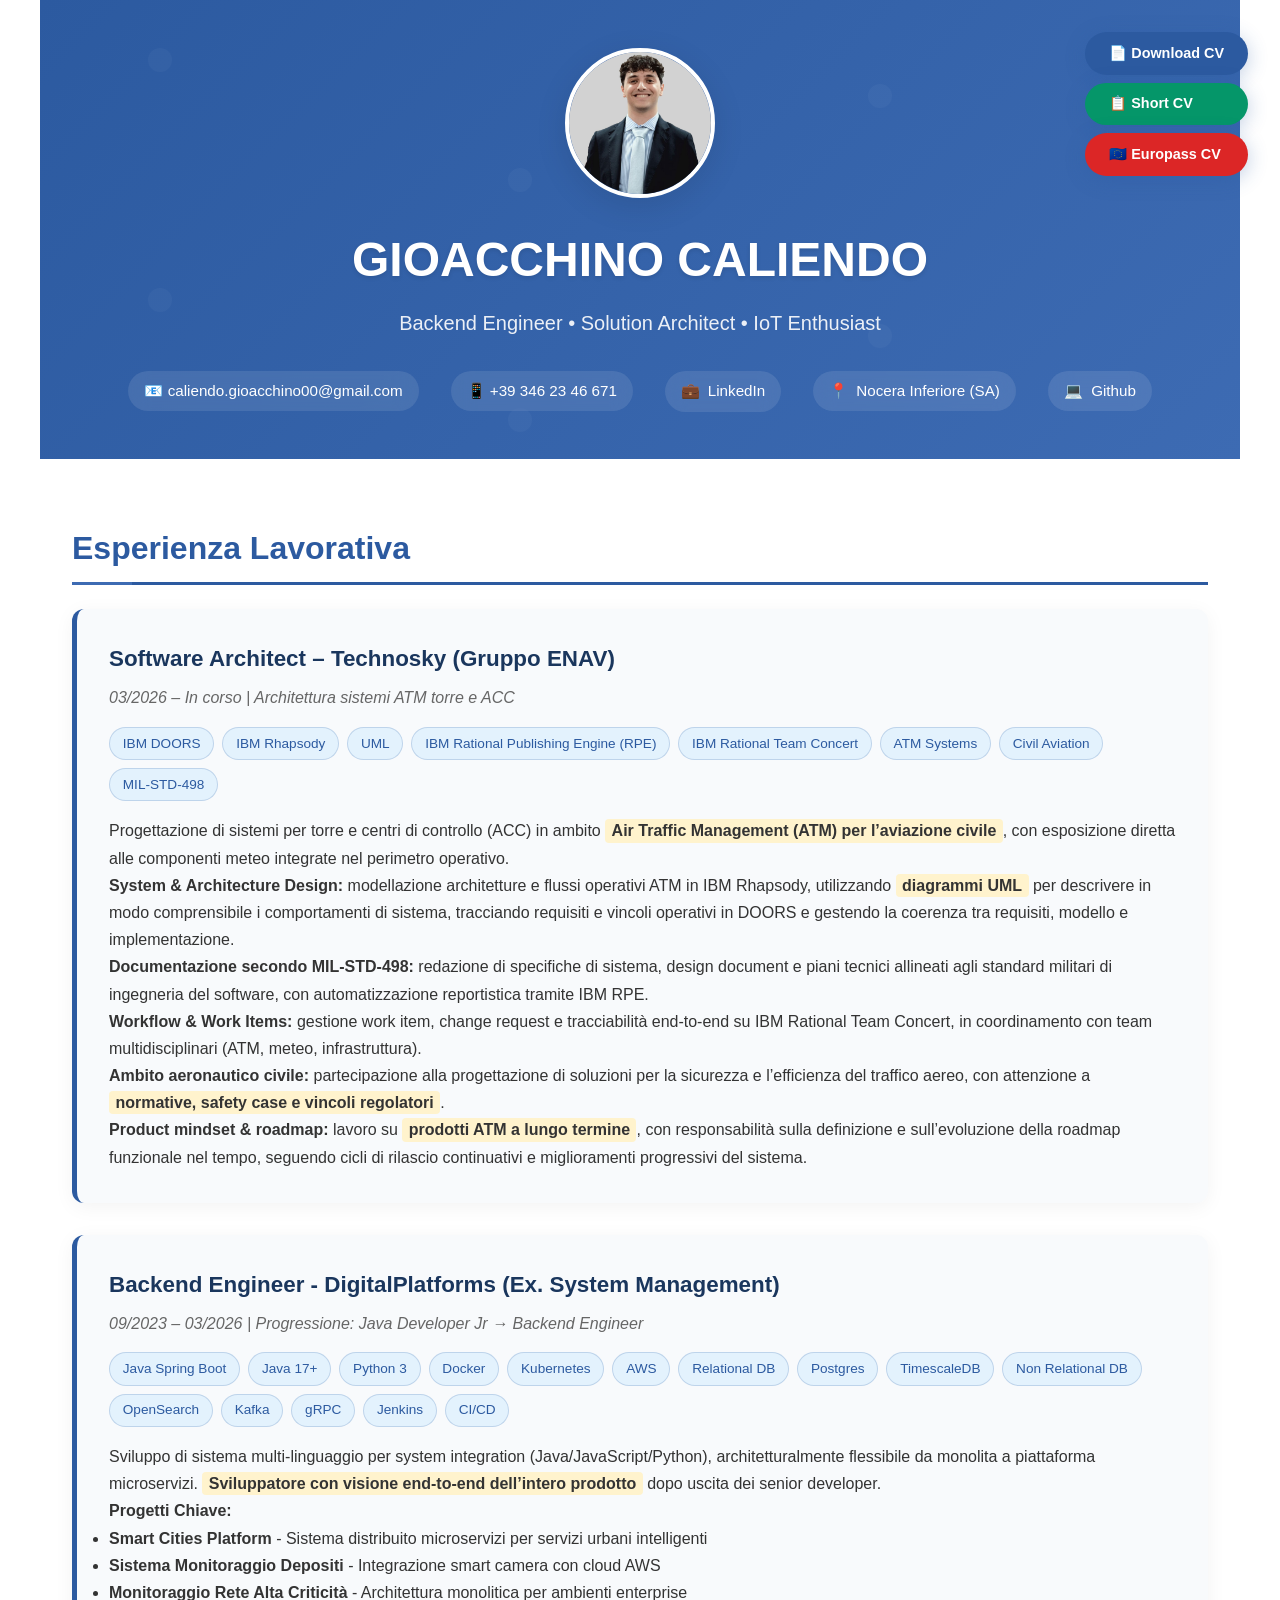
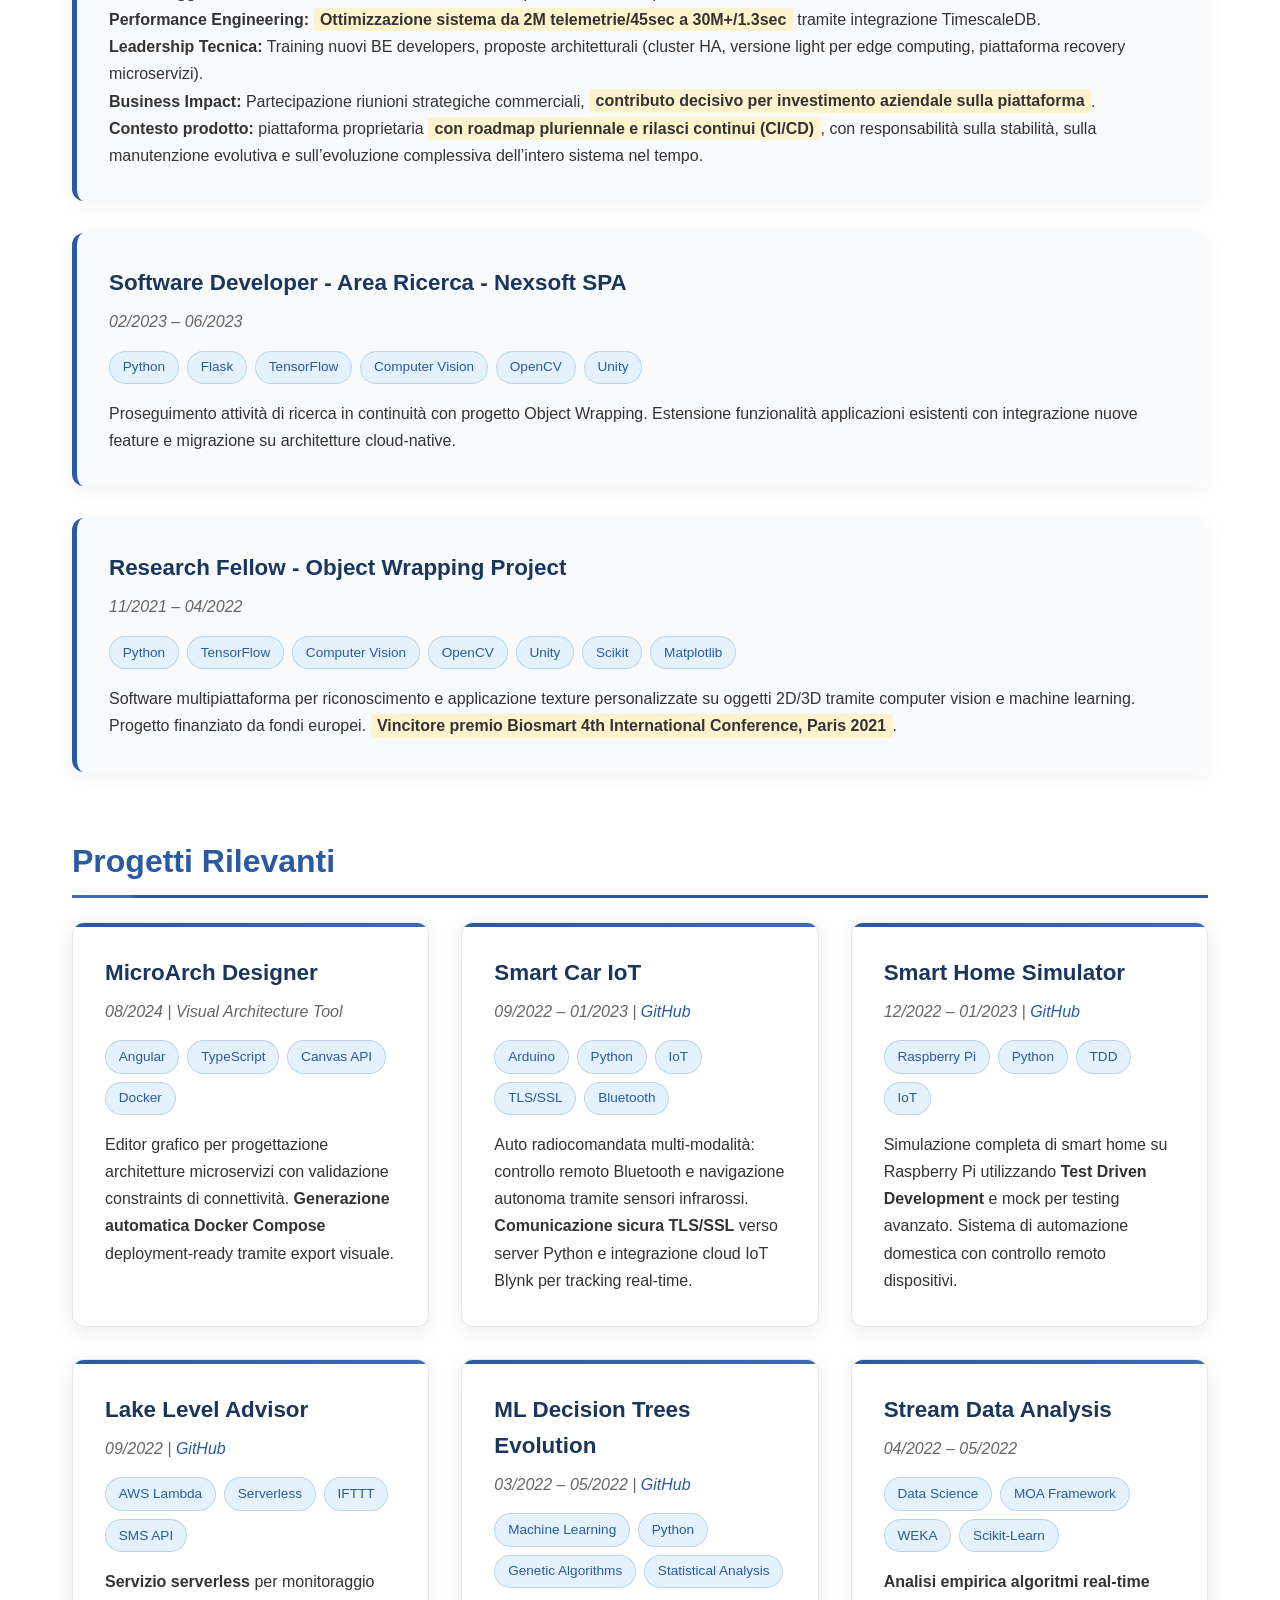
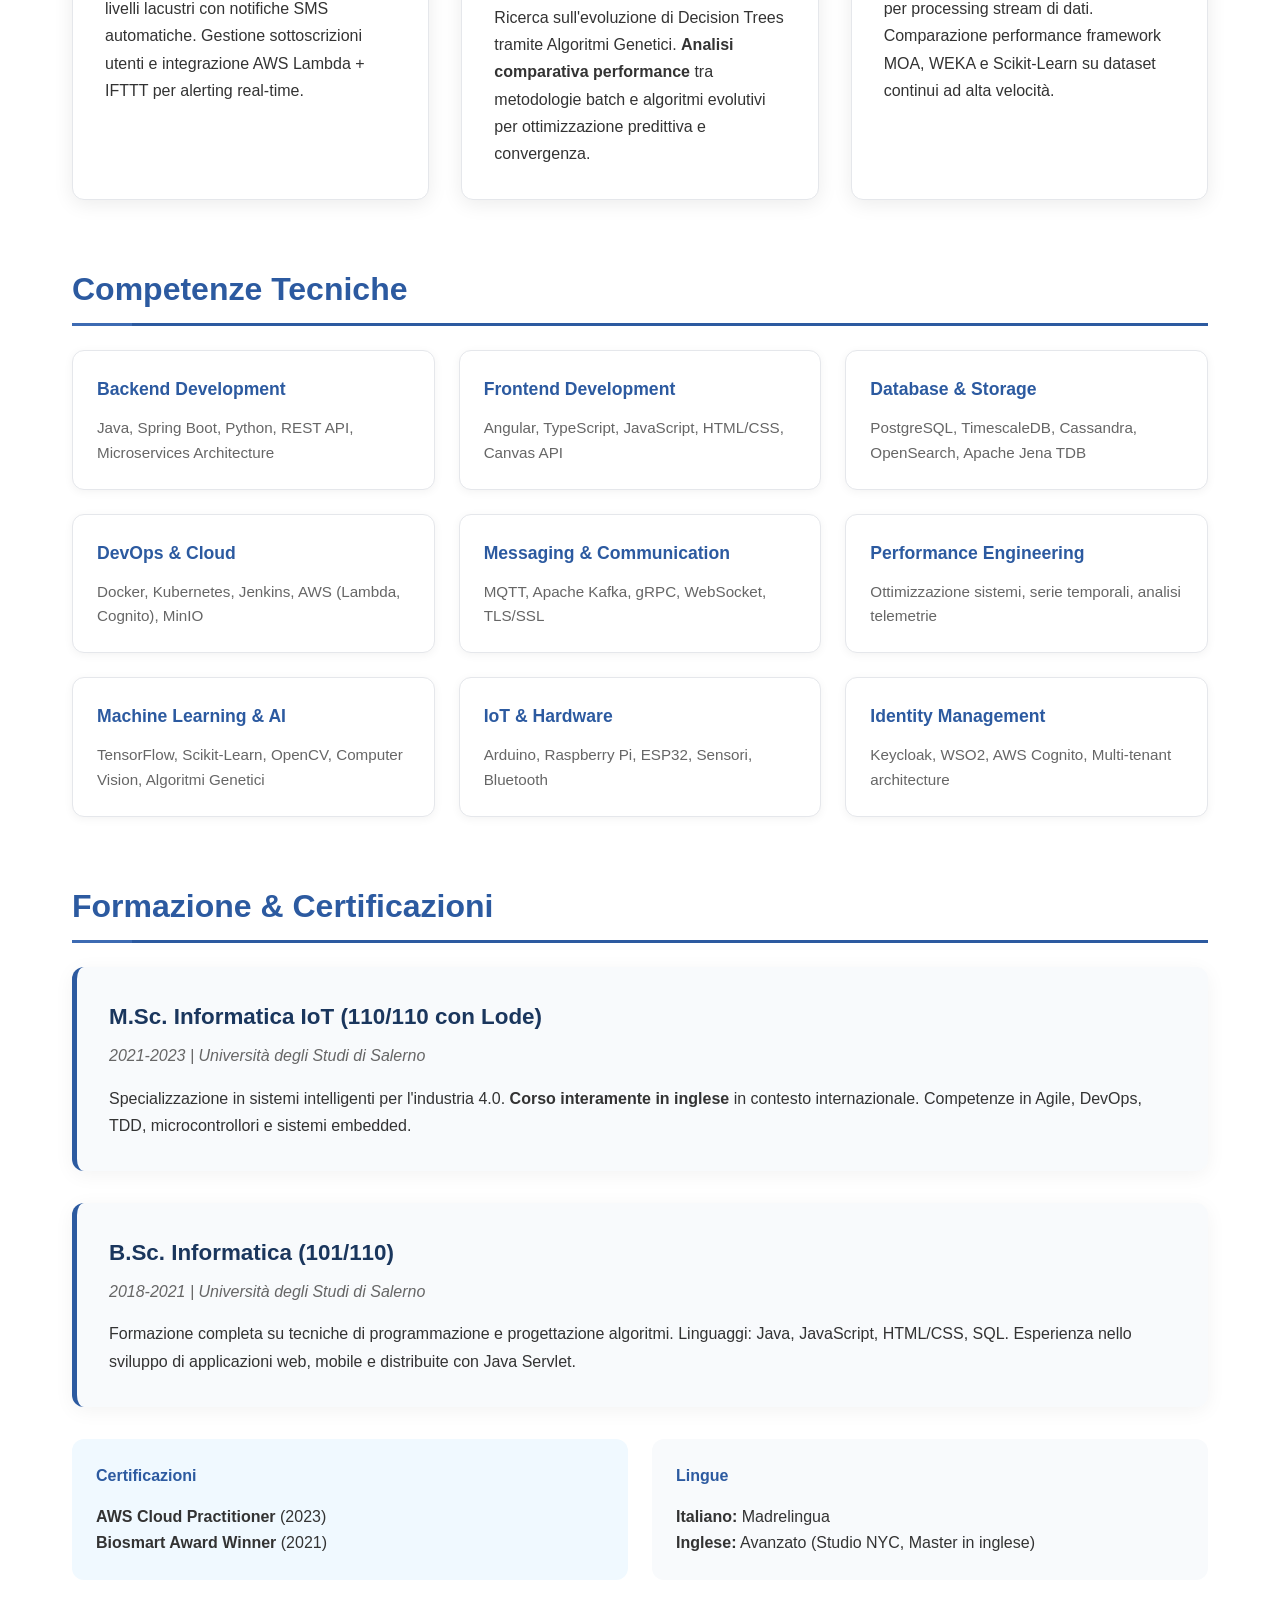
==== commit 22df2b76: "+ Technosky experience" ====
--- a/index.html
+++ b/index.html
@@ -36,7 +36,7 @@
                 <p class="web-title">Backend Engineer • Solution Architect • IoT Enthusiast</p>
                 <div class="web-contact">
                     <div class="web-contact-item">
-                        📧 caliendo.gioacchino001@gmail.com
+                        📧 caliendo.gioacchino00@gmail.com
                     </div>
                     <div class="web-contact-item">
                         📱 +39 346 23 46 671
@@ -59,19 +59,89 @@
             <section class="web-section">
                 <h2 class="web-section-title">Esperienza Lavorativa</h2>
 
-                <div class="web-experience-item">
-                    <h3 class="web-job-header">Backend Engineer - System Management SRL</h3>
-                    <p class="web-job-period">09/2023 – In corso | Progressione: Java Developer Jr → Backend Engineer</p>
+                <!-- Technosky -->
+                <div class="web-experience-item">
+                    <h3 class="web-job-header">Software Architect – Technosky (Gruppo ENAV)</h3>
+                    <p class="web-job-period">03/2026 – In corso | Architettura sistemi ATM torre e ACC</p>
+
+                    <div class="web-tech-stack">
+                        <span class="web-tech-tag">IBM DOORS</span>
+                        <span class="web-tech-tag">IBM Rhapsody</span>
+                        <span class="web-tech-tag">UML</span>
+                        <span class="web-tech-tag">IBM Rational Publishing Engine (RPE)</span>
+                        <span class="web-tech-tag">IBM Rational Team Concert</span>
+                        <span class="web-tech-tag">ATM Systems</span>
+                        <span class="web-tech-tag">Civil Aviation</span>
+                        <span class="web-tech-tag">MIL‑STD‑498</span>
+                    </div>
+
+                    <div class="web-description">
+                        <p>
+                            Progettazione di sistemi per torre e centri di controllo (ACC) in ambito
+                            <span class="web-highlight">Air Traffic Management (ATM) per l’aviazione civile</span>,
+                            con esposizione diretta alle componenti meteo integrate nel perimetro operativo.
+                        </p>
+
+                        <p>
+                            <strong>System & Architecture Design:</strong>
+                            modellazione architetture e flussi operativi ATM in IBM Rhapsody,
+                            utilizzando <span class="web-highlight">diagrammi UML</span> per descrivere in modo
+                            comprensibile i comportamenti di sistema, tracciando requisiti e vincoli
+                            operativi in DOORS e gestendo la coerenza tra requisiti, modello e implementazione.
+                        </p>
+
+                        <p>
+                            <strong>Documentazione secondo MIL‑STD‑498:</strong>
+                            redazione di specifiche di sistema, design document e piani tecnici
+                            allineati agli standard militari di ingegneria del software, con
+                            automatizzazione reportistica tramite IBM RPE.
+                        </p>
+
+                        <p>
+                            <strong>Workflow & Work Items:</strong>
+                            gestione work item, change request e tracciabilità end‑to‑end
+                            su IBM Rational Team Concert, in coordinamento con
+                            team multidisciplinari (ATM, meteo, infrastruttura).
+                        </p>
+
+                        <p>
+                            <strong>Ambito aeronautico civile:</strong>
+                            partecipazione alla progettazione di soluzioni per la sicurezza e
+                            l’efficienza del traffico aereo, con attenzione a
+                            <span class="web-highlight">normative, safety case e vincoli regolatori</span>.
+                        </p>
+
+                        <p>
+                            <strong>Product mindset & roadmap:</strong>
+                            lavoro su <span class="web-highlight">prodotti ATM a lungo termine</span>,
+                            con responsabilità sulla definizione e sull’evoluzione della roadmap
+                            funzionale nel tempo, seguendo cicli di rilascio continuativi e
+                            miglioramenti progressivi del sistema.
+                        </p>
+                    </div>
+                </div>
+
+                <!-- DP / System Management -->
+                <div class="web-experience-item">
+                    <h3 class="web-job-header">Backend Engineer - DigitalPlatforms (Ex. System Management) </h3>
+                    <p class="web-job-period">09/2023 – 03/2026 | Progressione: Java Developer Jr → Backend Engineer</p>
 
                     <div class="web-tech-stack">
                         <span class="web-tech-tag">Java Spring Boot</span>
-                        <span class="web-tech-tag">Python</span>
+                        <span class="web-tech-tag">Java 17+</span>
+                        <span class="web-tech-tag">Python 3</span>
                         <span class="web-tech-tag">Docker</span>
                         <span class="web-tech-tag">Kubernetes</span>
                         <span class="web-tech-tag">AWS</span>
+                        <span class="web-tech-tag">Relational DB</span>
+                        <span class="web-tech-tag">Postgres</span>
                         <span class="web-tech-tag">TimescaleDB</span>
+                        <span class="web-tech-tag">Non Relational DB</span>
+                        <span class="web-tech-tag">OpenSearch</span>
                         <span class="web-tech-tag">Kafka</span>
                         <span class="web-tech-tag">gRPC</span>
+                        <span class="web-tech-tag">Jenkins</span>
+                        <span class="web-tech-tag">CI/CD</span>
                     </div>
 
                     <div class="web-description">
@@ -89,17 +159,35 @@
                         <p><strong>Leadership Tecnica:</strong> Training nuovi BE developers, proposte architetturali (cluster HA, versione light per edge computing, piattaforma recovery microservizi).</p>
 
                         <p><strong>Business Impact:</strong> Partecipazione riunioni strategiche commerciali, <span class="web-highlight">contributo decisivo per investimento aziendale sulla piattaforma</span>.</p>
-                    </div>
-                </div>
-
+
+                        <p>
+                            <strong>Contesto prodotto:</strong>
+                            piattaforma proprietaria <span class="web-highlight">con roadmap pluriennale e rilasci continui (CI/CD)</span>,
+                            con responsabilità sulla stabilità, sulla
+                            manutenzione evolutiva e sull’evoluzione complessiva
+                            dell’intero sistema nel tempo.
+                        </p>
+                    </div>
+                </div>
+
+                <!-- Nexsoft -->
                 <div class="web-experience-item">
                     <h3 class="web-job-header">Software Developer - Area Ricerca - Nexsoft SPA</h3>
                     <p class="web-job-period">02/2023 – 06/2023</p>
+                    <div class="web-tech-stack">
+                        <span class="web-tech-tag">Python</span>
+                        <span class="web-tech-tag">Flask</span>
+                        <span class="web-tech-tag">TensorFlow</span>
+                        <span class="web-tech-tag">Computer Vision</span>
+                        <span class="web-tech-tag">OpenCV</span>
+                        <span class="web-tech-tag">Unity</span>
+                    </div>
                     <div class="web-description">
                         <p>Proseguimento attività di ricerca in continuità con progetto Object Wrapping. Estensione funzionalità applicazioni esistenti con integrazione nuove feature e migrazione su architetture cloud-native.</p>
                     </div>
                 </div>
 
+                <!-- Ricerca UNI -->
                 <div class="web-experience-item">
                     <h3 class="web-job-header">Research Fellow - Object Wrapping Project</h3>
                     <p class="web-job-period">11/2021 – 04/2022</p>
@@ -110,6 +198,8 @@
                         <span class="web-tech-tag">Computer Vision</span>
                         <span class="web-tech-tag">OpenCV</span>
                         <span class="web-tech-tag">Unity</span>
+                        <span class="web-tech-tag">Scikit</span>
+                        <span class="web-tech-tag">Matplotlib</span>
                     </div>
 
                     <div class="web-description">
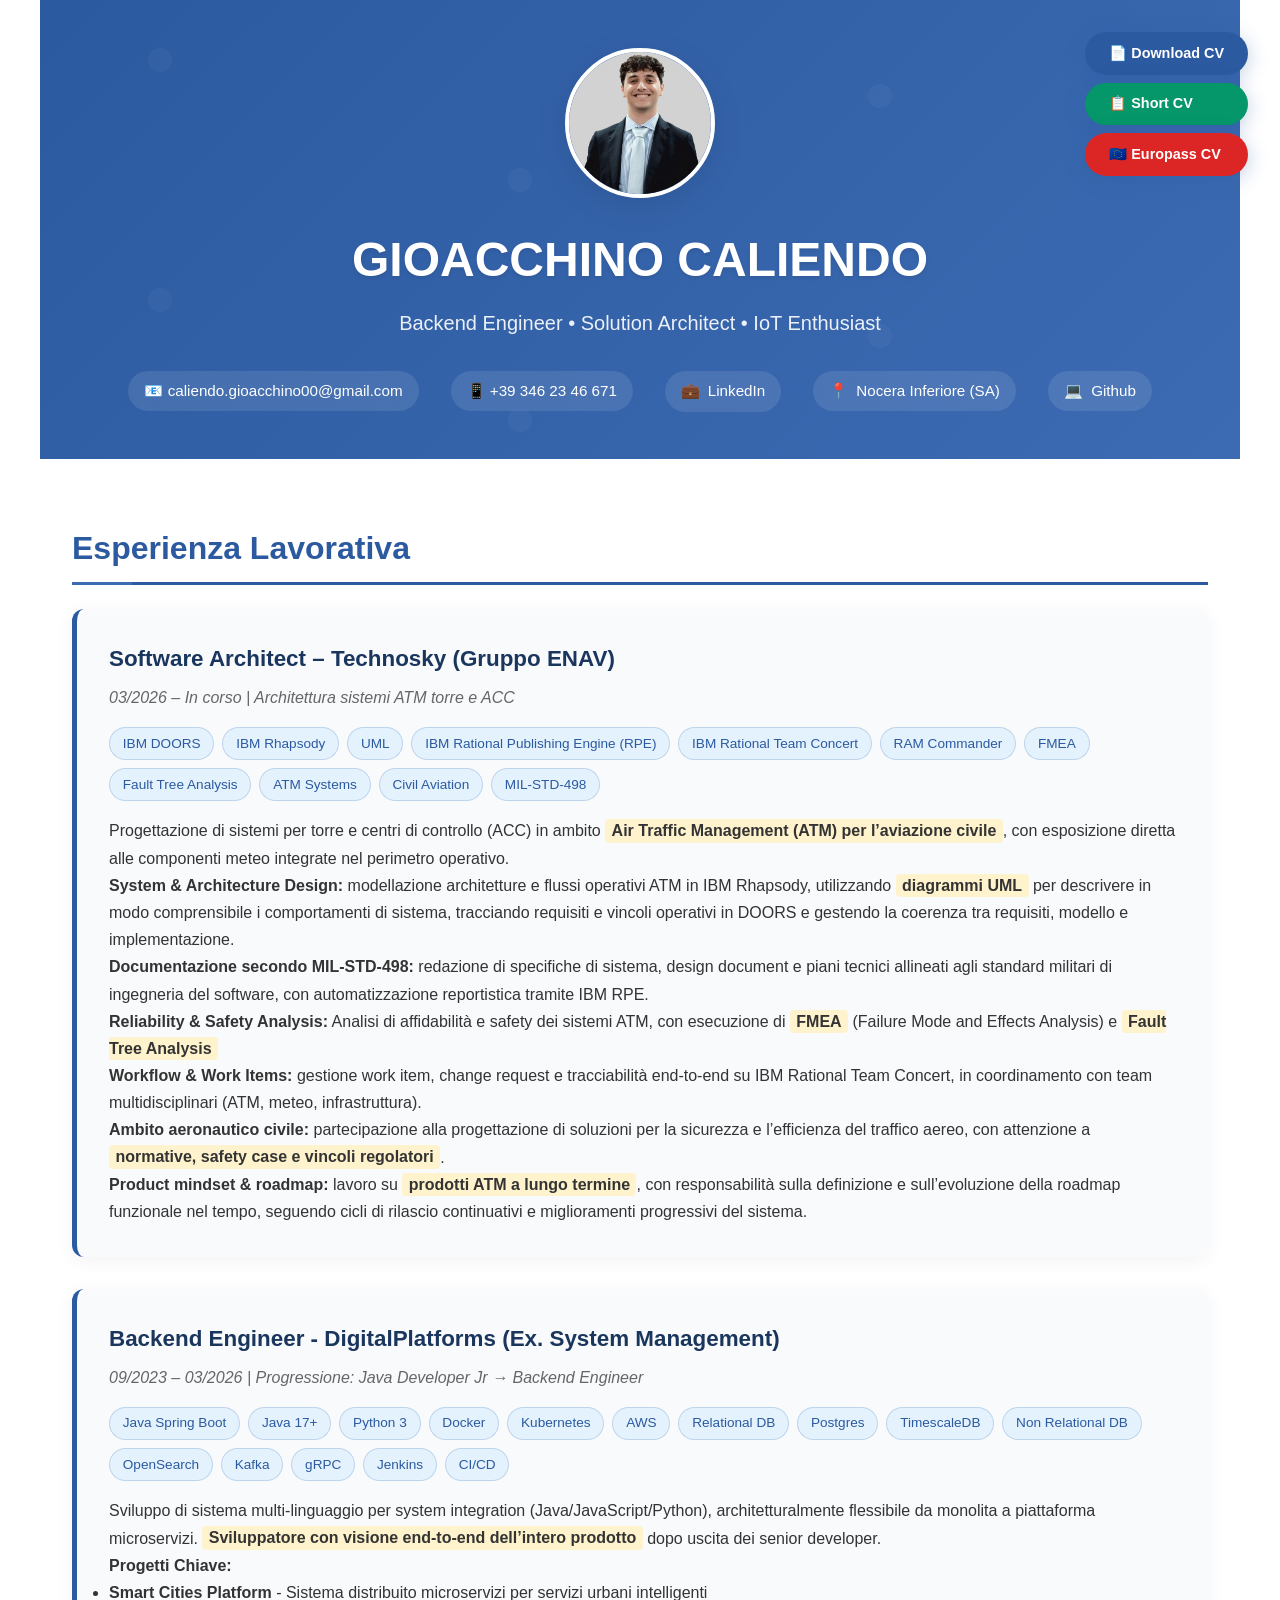
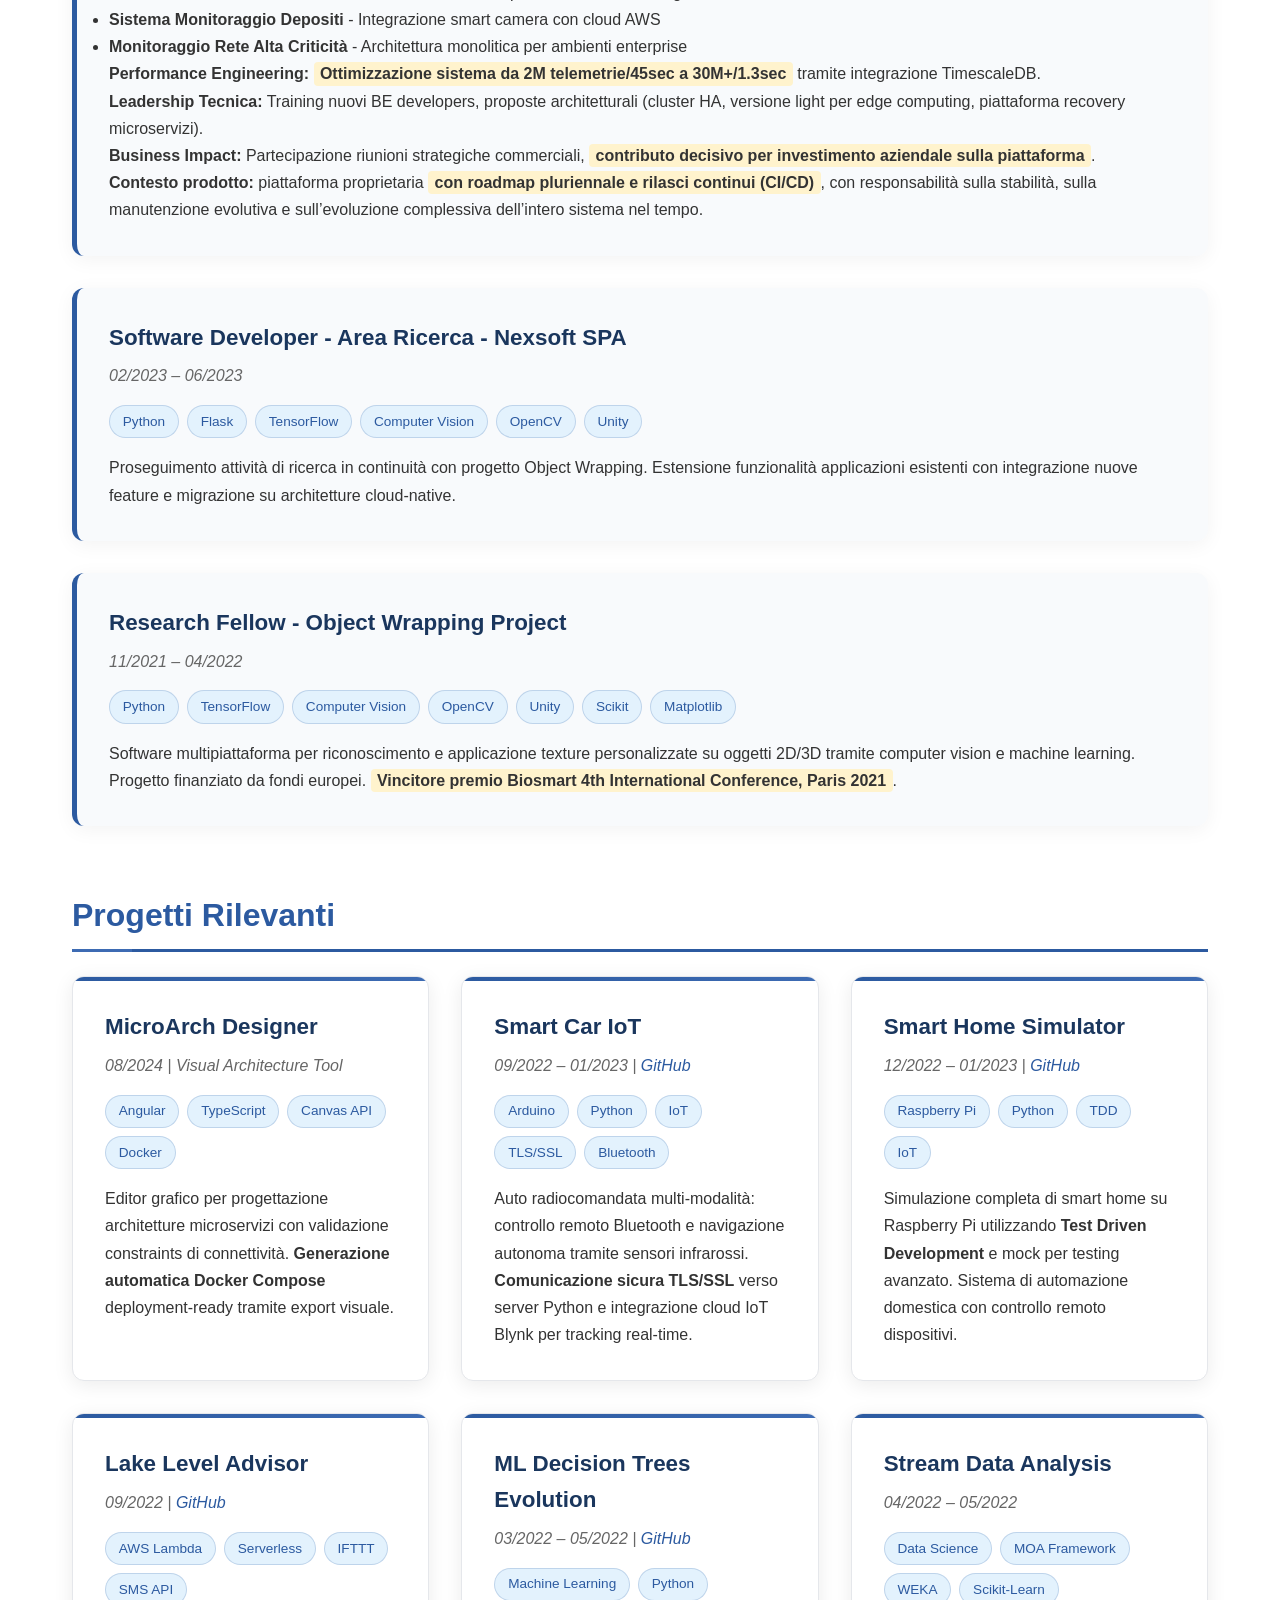
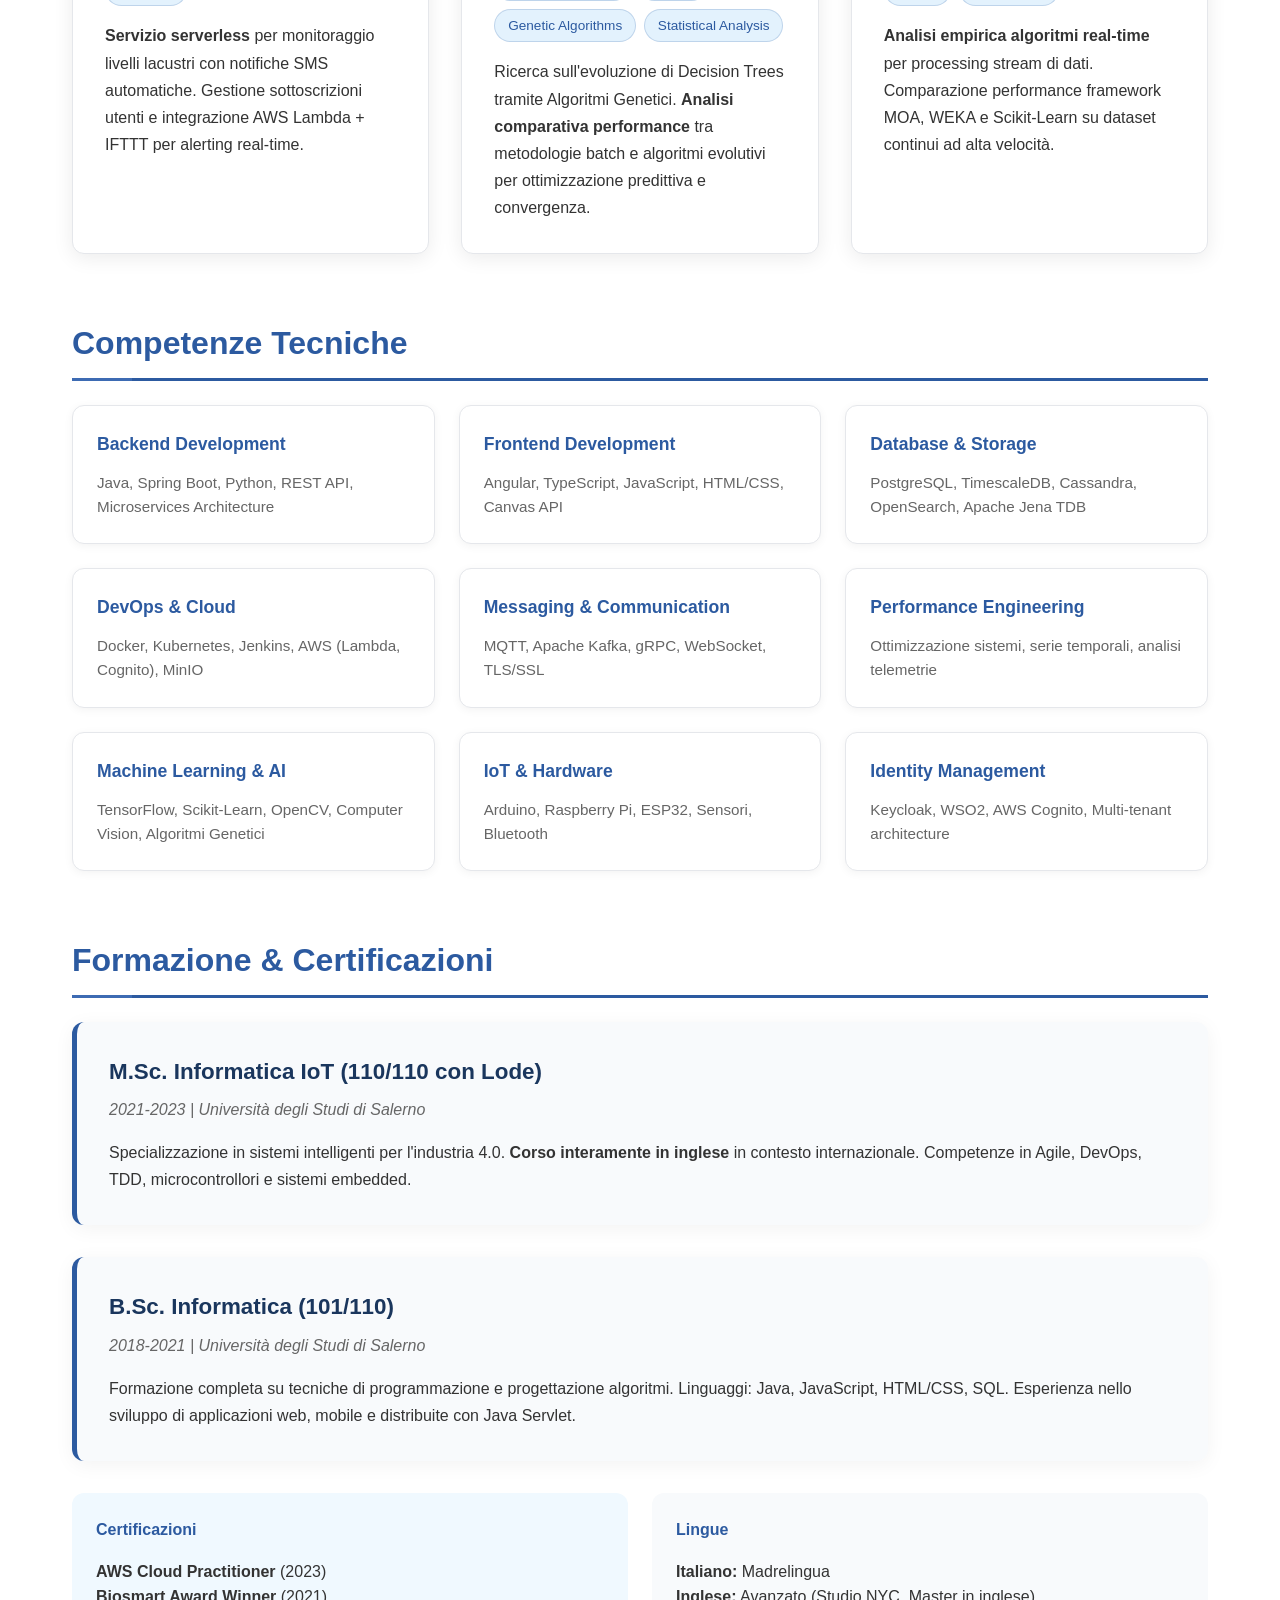
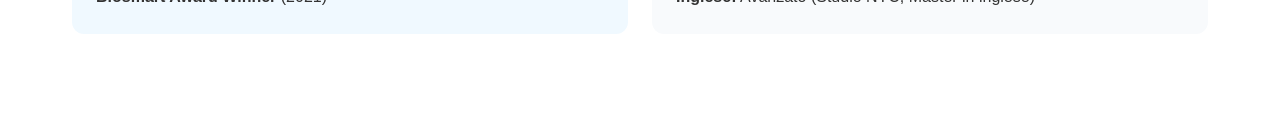
==== commit bec62f57: "updated standard cv" ====
--- a/index.html
+++ b/index.html
@@ -48,7 +48,7 @@
                         📍 <a href="https://www.google.com/maps/place/84014+Nocera+Inferiore+SA">Nocera Inferiore (SA)</a>
                     </div>
                     <div class="web-contact-item">
-                        💻 <a href="https://joe-cyber.github.io/">Github</a>
+                        💻 <a href="https://github.com/caliendo-gioacchino">Github</a>
                     </div>
                 </div>
             </div>
@@ -70,6 +70,9 @@
                         <span class="web-tech-tag">UML</span>
                         <span class="web-tech-tag">IBM Rational Publishing Engine (RPE)</span>
                         <span class="web-tech-tag">IBM Rational Team Concert</span>
+                        <span class="web-tech-tag">RAM Commander</span>
+                        <span class="web-tech-tag">FMEA</span>
+                        <span class="web-tech-tag">Fault Tree Analysis</span>
                         <span class="web-tech-tag">ATM Systems</span>
                         <span class="web-tech-tag">Civil Aviation</span>
                         <span class="web-tech-tag">MIL‑STD‑498</span>
@@ -95,6 +98,14 @@
                             redazione di specifiche di sistema, design document e piani tecnici
                             allineati agli standard militari di ingegneria del software, con
                             automatizzazione reportistica tramite IBM RPE.
+                        </p>
+
+                        <p>
+                            <strong>Reliability & Safety Analysis:</strong>
+                            Analisi di affidabilità e safety dei sistemi ATM, con esecuzione di
+                            <span class="web-highlight">FMEA</span> (Failure Mode and Effects Analysis) e
+                            <span class="web-highlight">Fault Tree Analysis</span a supporto dei safety case
+                                    e delle decisioni progettuali.
                         </p>
 
                         <p>
@@ -191,7 +202,6 @@
                 <div class="web-experience-item">
                     <h3 class="web-job-header">Research Fellow - Object Wrapping Project</h3>
                     <p class="web-job-period">11/2021 – 04/2022</p>
-
                     <div class="web-tech-stack">
                         <span class="web-tech-tag">Python</span>
                         <span class="web-tech-tag">TensorFlow</span>
@@ -244,7 +254,7 @@
 
                     <div class="web-project-card">
                         <h3 class="web-job-header">Smart Home Simulator</h3>
-                        <p class="web-job-period">12/2022 – 01/2023 | <a href="https://github.com/Joe-cyber/smart_home" target="_blank" style="color: var(--primary);">GitHub</a></p>
+                        <p class="web-job-period">12/2022 – 01/2023 | <a href="https://github.com/caliendo-gioacchino/smart_home" target="_blank" style="color: var(--primary);">GitHub</a></p>
                         <div class="web-tech-stack">
                             <span class="web-tech-tag">Raspberry Pi</span>
                             <span class="web-tech-tag">Python</span>
@@ -258,7 +268,7 @@
 
                     <div class="web-project-card">
                         <h3 class="web-job-header">Lake Level Advisor</h3>
-                        <p class="web-job-period">09/2022 | <a href="https://github.com/Joe-cyber/LakeLevelAdvisor" target="_blank" style="color: var(--primary);">GitHub</a></p>
+                        <p class="web-job-period">09/2022 | <a href="https://github.com/caliendo-gioacchino/LakeLevelAdvisor" target="_blank" style="color: var(--primary);">GitHub</a></p>
                         <div class="web-tech-stack">
                             <span class="web-tech-tag">AWS Lambda</span>
                             <span class="web-tech-tag">Serverless</span>
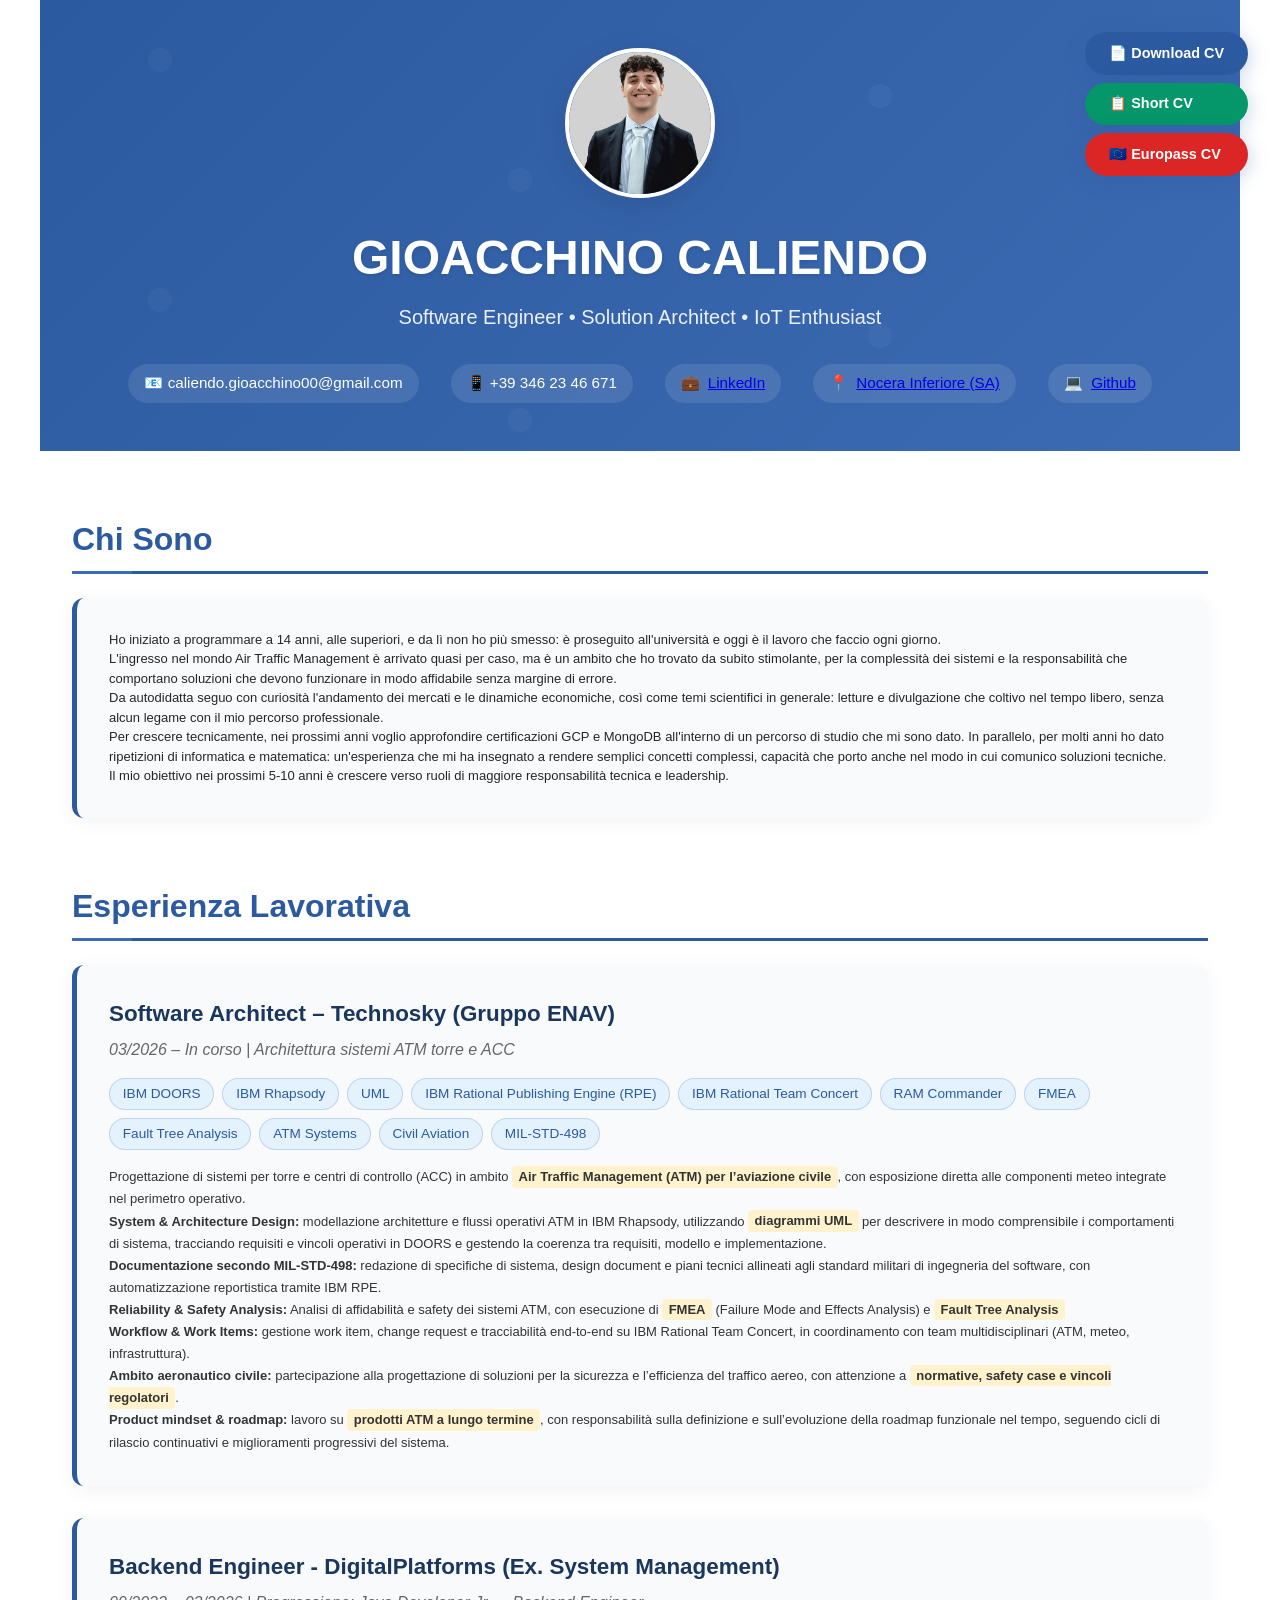
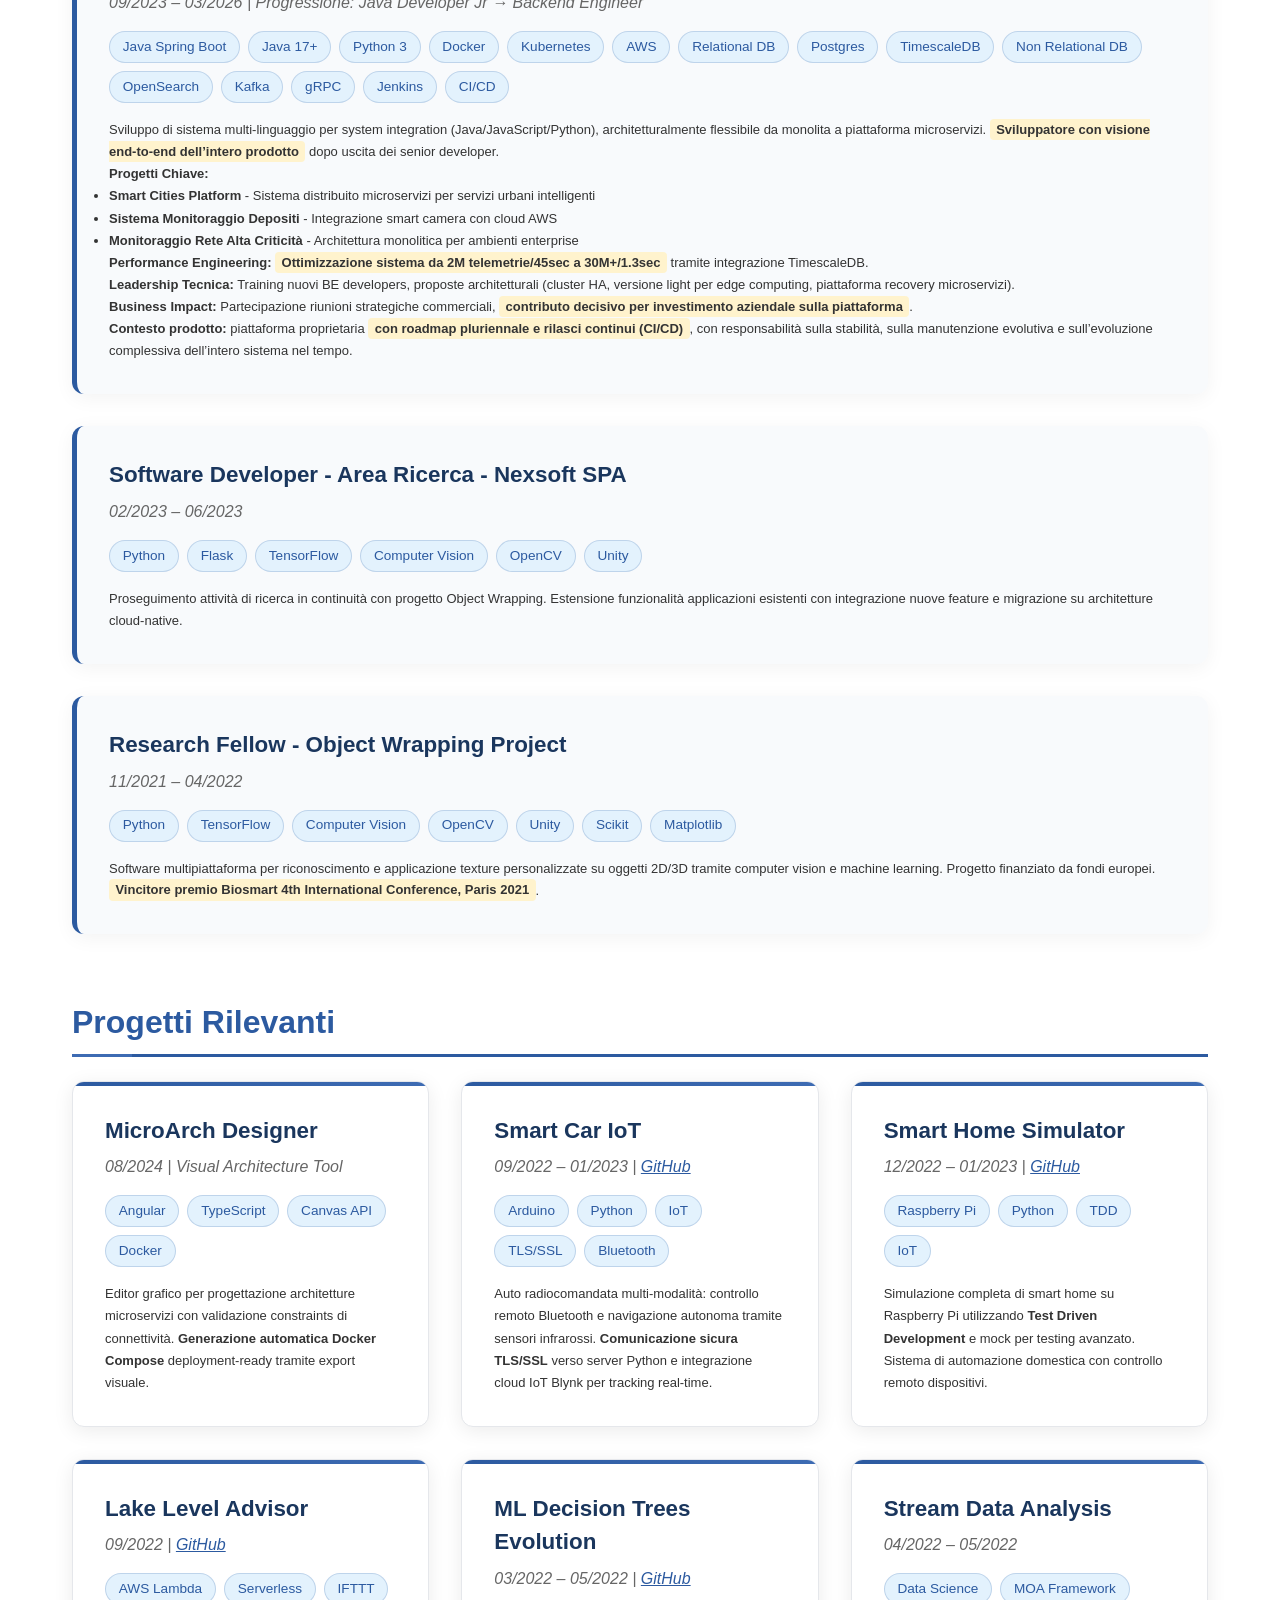
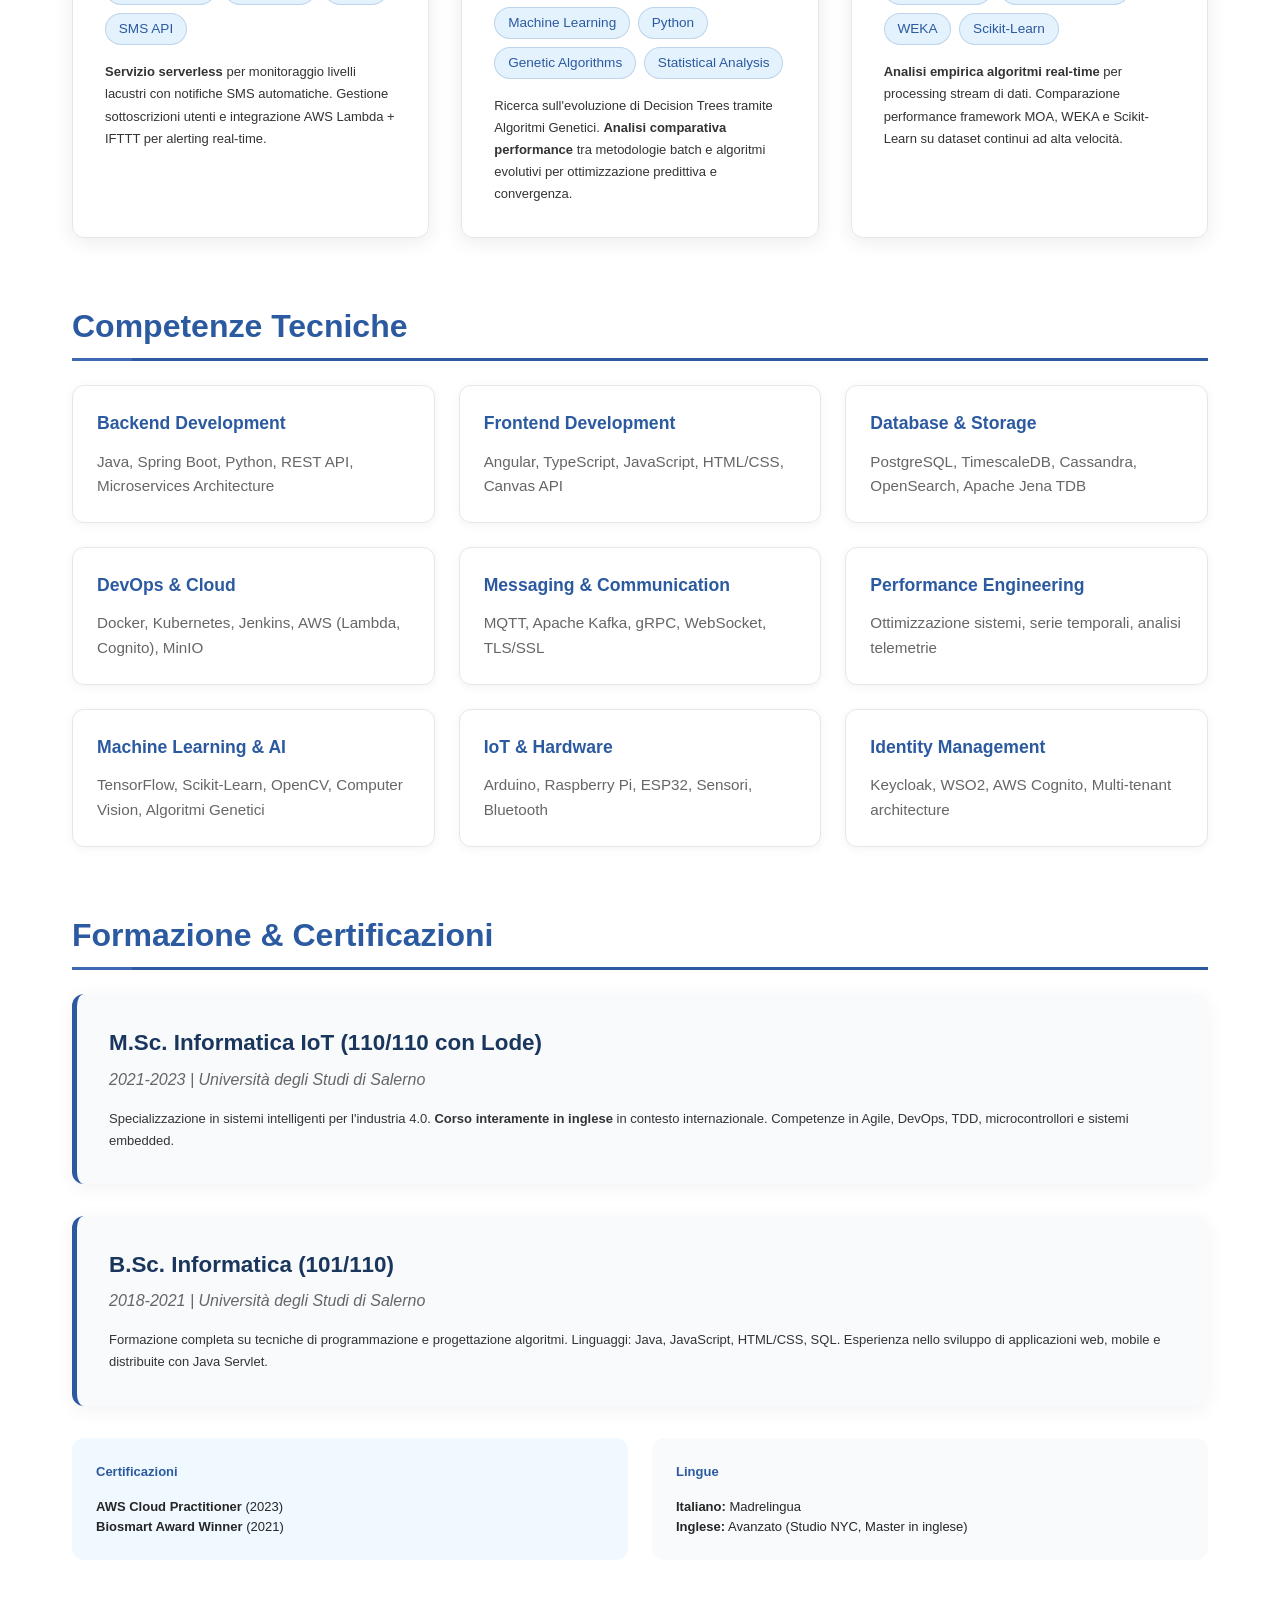
==== commit 0c20a041: "updated europass cv" ====
--- a/index.html
+++ b/index.html
@@ -3,13 +3,13 @@
 <head>
     <meta charset="UTF-8">
     <meta name="viewport" content="width=device-width, initial-scale=1.0">
-    <title>Gioacchino Caliendo - Backend Engineer</title>
-    <meta name="description" content="Backend Engineer specializzato in Java, Python, Microservizi e Performance Engineering. Portfolio e CV digitale.">
+    <title>Gioacchino Caliendo - Software Engineer</title>
+    <meta name="description" content="Software Engineer specializzato in Java, Python, Microservizi e Performance Engineering. Portfolio e CV digitale.">
 
     <link rel="stylesheet" href="styles/web.css">
-    <link rel="stylesheet" href="styles/cv_europass.css">
-    <link rel="stylesheet" href="styles/cv_short.css">
-    <link rel="stylesheet" href="styles/cv_standard.css">
+    <link rel="stylesheet" href="styles/europass.css">
+    <link rel="stylesheet" href="styles/short.css">
+    <link rel="stylesheet" href="styles/standard.css">
 
     <script src="scripts/print.js"></script>
 </head>
@@ -33,7 +33,7 @@
                     <img src="picture/profile-pc.jpg"/>
                 </div>
                 <h1 class="web-name">GIOACCHINO CALIENDO</h1>
-                <p class="web-title">Backend Engineer • Solution Architect • IoT Enthusiast</p>
+                <p class="web-title">Software Engineer • Solution Architect • IoT Enthusiast</p>
                 <div class="web-contact">
                     <div class="web-contact-item">
                         📧 caliendo.gioacchino00@gmail.com
@@ -55,6 +55,36 @@
         </header>
 
         <main class="web-content">
+
+            <!-- ABOUT ME SECTION -->
+            <div class="web-section">
+                <h2 class="web-section-title">Chi Sono</h2>
+                <div class="web-experience-item">
+                    <p>
+                        Ho iniziato a programmare a 14 anni, alle superiori, e da lì non ho più smesso: è
+                        proseguito all'università e oggi è il lavoro che faccio ogni giorno.
+                    </p>
+                    <p>
+                        L'ingresso nel mondo Air Traffic Management è arrivato quasi per caso, ma è un ambito che ho trovato
+                        da subito stimolante, per la complessità dei sistemi e la responsabilità che comportano
+                        soluzioni che devono funzionare in modo affidabile senza margine di errore.
+                    </p>
+                    <p>
+                        Da autodidatta seguo con curiosità l'andamento dei mercati e le dinamiche economiche, così
+                        come temi scientifici in generale: letture e divulgazione che coltivo nel tempo libero, senza
+                        alcun legame con il mio percorso professionale.
+                    </p>
+                    <p>
+                        Per crescere tecnicamente, nei prossimi anni voglio approfondire certificazioni GCP e MongoDB
+                        all'interno di un percorso di studio che mi sono dato. In parallelo, per molti anni ho dato
+                        ripetizioni di informatica e matematica: un'esperienza che mi ha insegnato a rendere semplici
+                        concetti complessi, capacità che porto anche nel modo in cui comunico soluzioni tecniche. Il
+                        mio obiettivo nei prossimi 5-10 anni è crescere verso ruoli di maggiore responsabilità tecnica
+                        e leadership.
+                    </p>
+                </div>
+            </div>
+
             <!-- Experience Section -->
             <section class="web-section">
                 <h2 class="web-section-title">Esperienza Lavorativa</h2>
--- a/styles/europass.css
+++ b/styles/europass.css
@@ -0,0 +1,163 @@
+/* Europass CV Style */
+* {
+    box-sizing: border-box;
+}
+
+body {
+    font-family: Arial, Helvetica, sans-serif;
+    color: #262626;
+    font-size: 13px;
+    line-height: 1.5;
+    background: #ffffff;
+    margin: 0;
+    padding: 0;
+}
+
+.europass-container {
+    max-width: 800px;
+    margin: 0 auto;
+    padding: 30px 40px;
+}
+
+/* HEADER */
+.ep-header {
+    border-bottom: 3px solid #1a4f8b;
+    padding-bottom: 16px;
+    margin-bottom: 24px;
+}
+
+.ep-name {
+    font-size: 26px;
+    font-weight: bold;
+    color: #1a4f8b;
+    margin: 0 0 12px 0;
+}
+
+.ep-contact-grid {
+    display: grid;
+    grid-template-columns: 1fr 1fr;
+    gap: 4px 24px;
+    font-size: 12px;
+}
+
+.ep-contact-grid a {
+    color: #1a4f8b;
+    text-decoration: none;
+}
+
+.ep-label {
+    font-weight: bold;
+    color: #444;
+}
+
+/* SECTIONS */
+.ep-section {
+    margin-bottom: 22px;
+}
+
+.ep-section-title {
+    font-size: 14px;
+    font-weight: bold;
+    text-transform: uppercase;
+    color: #ffffff;
+    background: #1a4f8b;
+    padding: 6px 10px;
+    margin: 0 0 12px 0;
+    letter-spacing: 0.5px;
+}
+
+.ep-section-body p {
+    margin: 4px 0;
+}
+
+/* TIMELINE ITEMS */
+.ep-timeline-item {
+    display: grid;
+    grid-template-columns: 150px 1fr;
+    gap: 16px;
+    margin-bottom: 18px;
+    padding-bottom: 14px;
+    border-bottom: 1px solid #e0e0e0;
+}
+
+.ep-timeline-item:last-child {
+    border-bottom: none;
+}
+
+.ep-timeline-period {
+    font-size: 11px;
+    color: #666;
+    font-style: italic;
+    padding-top: 2px;
+}
+
+.ep-timeline-content {
+    min-width: 0;
+}
+
+.ep-job-title {
+    font-size: 14px;
+    font-weight: bold;
+    color: #1a1a1a;
+}
+
+.ep-job-org {
+    font-size: 13px;
+    font-weight: 600;
+    color: #1a4f8b;
+    margin-bottom: 2px;
+}
+
+.ep-job-meta {
+    font-size: 11px;
+    color: #666;
+    margin-bottom: 8px;
+}
+
+.ep-timeline-content p {
+    font-size: 12px;
+    margin: 6px 0;
+    text-align: justify;
+}
+
+.ep-timeline-content ul {
+    margin: 6px 0;
+    padding-left: 20px;
+}
+
+.ep-timeline-content li {
+    font-size: 12px;
+    margin-bottom: 3px;
+}
+
+/* LANGUAGE TABLE */
+.ep-lang-table {
+    width: 100%;
+    border-collapse: collapse;
+    margin-top: 8px;
+    font-size: 11px;
+}
+
+.ep-lang-table td {
+    border: 1px solid #d0d0d0;
+    padding: 6px 8px;
+    text-align: center;
+}
+
+/* PRINT */
+@media print {
+    body.print-europass .europass-container {
+        display: block !important;
+    }
+    @page {
+        size: A4;
+        margin: 10mm;
+    }
+    .europass-container {
+        padding: 0;
+        max-width: 100%;
+    }
+    .ep-timeline-item {
+        page-break-inside: avoid;
+    }
+}
--- a/styles/short.css
+++ b/styles/short.css
@@ -0,0 +1,244 @@
+/* Nascondi di default */
+.print-container,
+.short-container,
+.europass-container {
+    display: none;
+}
+
+/* SHORT CV PRINT */
+@media print {
+    .download-buttons,
+    .web-container {
+        display: none !important;
+    }
+
+    body.print-short .short-container {
+        display: block !important;
+    }
+
+    body {
+        font-family: 'Segoe UI', Arial, sans-serif;
+        font-size: 11px;
+        line-height: 1.3;
+        color: #333;
+        background: white;
+        padding: 6mm;
+    }
+
+    .cv-container {
+        page-break-inside: avoid;
+        max-width: 200mm;
+        margin: 0 auto;
+        background: white;
+    }
+
+
+    /* HEADER */
+    .cv-header {
+        display: flex;
+        align-items: flex-start;
+        gap: 15px;
+        margin-bottom: 20px;
+        padding-bottom: 15px;
+        border-bottom: 3px solid #2c5aa0;
+    }
+
+    .photo-section {
+        width: 85px;
+        height: 110px;
+        border: 2px solid #2c5aa0;
+        overflow: hidden;
+        border-radius: 6px;
+        flex-shrink: 0;
+        background: #f9f9f9;
+    }
+
+    .photo-section img {
+        width: 100%;
+        height: 100%;
+        object-fit: cover;
+    }
+
+    .header-info {
+        flex: 1;
+    }
+
+    .name {
+        font-size: 26px;
+        font-weight: bold;
+        color: #2c5aa0;
+        margin-bottom: 4px;
+    }
+
+    .title {
+        font-size: 13px;
+        color: #666;
+        margin-bottom: 12px;
+        font-style: italic;
+    }
+
+    .contact-grid {
+        display: grid;
+        grid-template-columns: 1fr 1fr;
+        gap: 3px 15px;
+        font-size: 10px;
+    }
+
+    /* SECTIONS */
+    .section {
+        margin-bottom: 10px;
+    }
+
+    .section-title {
+        font-size: 13px;
+        font-weight: bold;
+        color: #2c5aa0;
+        margin-bottom: 8px;
+        text-transform: uppercase;
+        border-bottom: 2px solid #2c5aa0;
+        padding-bottom: 2px;
+        display: inline-block;
+        min-width: 150px;
+    }
+
+    /* EXPERIENCE */
+    .experience-item {
+        margin-bottom: 10px;
+        padding: 8px;
+        background: #fafbfc;
+        border-left: 3px solid #2c5aa0;
+        border-radius: 0 4px 4px 0;
+        page-break-inside: avoid;
+    }
+
+    .job-title {
+        font-weight: bold;
+        color: #1a365d;
+        font-size: 12px;
+        margin-bottom: 2px;
+    }
+
+    .job-period {
+        color: #666;
+        font-size: 10px;
+        font-style: italic;
+        margin-bottom: 4px;
+    }
+
+    .tech-stack {
+        background: #e3f2fd;
+        padding: 3px 5px;
+        margin: 4px 0;
+        border-radius: 3px;
+        font-size: 9px;
+        color: #1565c0;
+        border: 1px solid #bbdefb;
+    }
+
+    .description {
+        font-size: 10px;
+        line-height: 1.3;
+        text-align: justify;
+    }
+
+    .highlight {
+        background: #fff3cd;
+        padding: 1px 3px;
+        border-radius: 2px;
+        font-weight: bold;
+    }
+
+    /* SKILLS GRID */
+    .skills-grid {
+        display: grid;
+        grid-template-columns: 1fr 1fr 1fr;
+        gap: 12px;
+        margin-top: 8px;
+    }
+
+    .skill-category {
+        background: white;
+        padding: 6px;
+        border-radius: 4px;
+        border: 1px solid #e0e7ff;
+    }
+
+    .skill-title {
+        font-weight: bold;
+        color: #2c5aa0;
+        margin-bottom: 3px;
+        font-size: 10px;
+    }
+
+    .skill-list {
+        font-size: 9px;
+        line-height: 1.3;
+        color: #555;
+    }
+
+    /* PROJECTS */
+    .project-item {
+        margin-bottom: 10px;
+        padding: 6px;
+        background: #f8fafc;
+        border-left: 2px solid #059669;
+        border-radius: 0 3px 3px 0;
+    }
+
+    .project-title {
+        font-weight: bold;
+        color: #1a365d;
+        font-size: 11px;
+        margin-bottom: 1px;
+    }
+
+    .project-period {
+        color: #666;
+        font-size: 9px;
+        font-style: italic;
+        margin-bottom: 3px;
+    }
+
+    /* TWO COLUMN LAYOUT */
+    .two-column {
+        display: grid;
+        grid-template-columns: 1fr 1fr;
+        gap: 15px;
+        margin-top: 8px;
+    }
+
+    /* EDUCATION */
+    .education-item {
+        margin-bottom: 6px;
+        padding: 5px;
+        background: white;
+        border: 1px solid #e5e7eb;
+        border-radius: 3px;
+    }
+
+    /* FOOTER */
+    .footer {
+        margin-top: 8px;
+        font-size: 8px;
+        color: #666;
+        text-align: center;
+        border-top: 1px solid #eee;
+        padding-top: 8px;
+    }
+
+    @page {
+        size: A4;
+        margin: 0;
+    }
+}
+
+/* Hide for screen view */
+.cv-container {
+    display: none;
+}
+
+@media print {
+    .cv-container {
+        display: block !important;
+    }
+}
--- a/styles/standard.css
+++ b/styles/standard.css
@@ -0,0 +1,191 @@
+/* Nascondi i layout CV di default */
+.print-container,
+.short-container,
+.europass-container {
+    display: none;
+}
+
+/* STANDARD CV PRINT */
+@media print {
+    .download-buttons,
+    .web-container {
+        display: none !important;
+    }
+
+    body.print-standard .print-container {
+        display: block !important;
+    }
+
+    body {
+        font-size: 12px;
+        line-height: 1.3;
+        padding: 15px;
+        color: #333;
+        background: white;
+    }
+
+    .print-container {
+        max-width: 210mm;
+        margin: 0 auto;
+        background: white;
+    }
+
+    .print-header {
+        display: flex;
+        align-items: center;
+        gap: 20px;
+        margin-bottom: 18px;
+        padding-bottom: 12px;
+        border-bottom: 3px solid #2c5aa0;
+    }
+
+    .print-photo-placeholder {
+        width: 100px;
+        height: 130px;
+        border: 2px solid #2c5aa0;
+        display: flex;
+        align-items: center;
+        justify-content: center;
+        background: #f9f9f9;
+        overflow: hidden;
+        border-radius: 6px;
+    }
+
+    .print-photo-placeholder img {
+        width: 100%;
+        height: 100%;
+        object-fit: cover;
+    }
+
+    .print-header-info {
+        flex: 1;
+    }
+
+    .print-name {
+        font-size: 28px;
+        font-weight: bold;
+        color: #2c5aa0;
+        margin-bottom: 8px;
+    }
+
+    .print-contact-info {
+        display: grid;
+        grid-template-columns: 1fr 1fr;
+        gap: 5px 20px;
+        font-size: 11px;
+    }
+
+    .print-section {
+        margin-bottom: 15px;
+    }
+
+    .print-section-title {
+        font-size: 14px;
+        font-weight: bold;
+        color: #2c5aa0;
+        margin-bottom: 8px;
+        text-transform: uppercase;
+        border-bottom: 2px solid #2c5aa0;
+        padding-bottom: 2px;
+    }
+
+    .print-experience-item, .print-project-item {
+        margin-bottom: 12px;
+        padding: 10px;
+        background: #fafbfc;
+        border-left: 3px solid #2c5aa0;
+        border-radius: 0 3px 3px 0;
+        page-break-inside: avoid;
+    }
+
+    .print-job-header {
+        font-weight: bold;
+        color: #1a365d;
+        margin-bottom: 3px;
+        font-size: 13px;
+    }
+
+    .print-job-period {
+        color: #666;
+        font-size: 11px;
+        font-style: italic;
+        margin-bottom: 5px;
+    }
+
+    .print-tech-stack {
+        background: #e3f2fd;
+        padding: 4px 6px;
+        margin: 5px 0;
+        border-radius: 3px;
+        font-size: 10px;
+        color: #1565c0;
+        border: 1px solid #bbdefb;
+    }
+
+    .print-description {
+        margin-top: 3px;
+        text-align: justify;
+        line-height: 1.3;
+        font-size: 11px;
+    }
+
+    .print-skills-grid {
+        display: grid;
+        grid-template-columns: 1fr 1fr 1fr;
+        gap: 15px;
+        margin-top: 10px;
+    }
+
+    .print-skill-category {
+        background: white;
+        padding: 8px;
+        border-radius: 4px;
+        border: 1px solid #e0e7ff;
+    }
+
+    .print-skill-title {
+        font-weight: bold;
+        color: #2c5aa0;
+        margin-bottom: 3px;
+        font-size: 11px;
+    }
+
+    .page-break {
+        page-break-before: always;
+    }
+
+    .print-two-column {
+        display: grid;
+        grid-template-columns: 1fr 1fr;
+        gap: 20px;
+    }
+
+    .print-education-item {
+        background: white;
+        padding: 10px;
+        border-radius: 4px;
+        margin-bottom: 8px;
+        border: 1px solid #e5e7eb;
+    }
+
+    .print-highlight {
+        background: #fff3cd;
+        padding: 2px 4px;
+        border-radius: 3px;
+        font-weight: bold;
+    }
+
+    .print-footer {
+        margin-top: 15px;
+        font-size: 9px;
+        color: #666;
+        text-align: center;
+        border-top: 1px solid #eee;
+        padding-top: 8px;
+    }
+
+    @page {
+        size: A4;
+        margin: 0.4in;
+    }
+}
